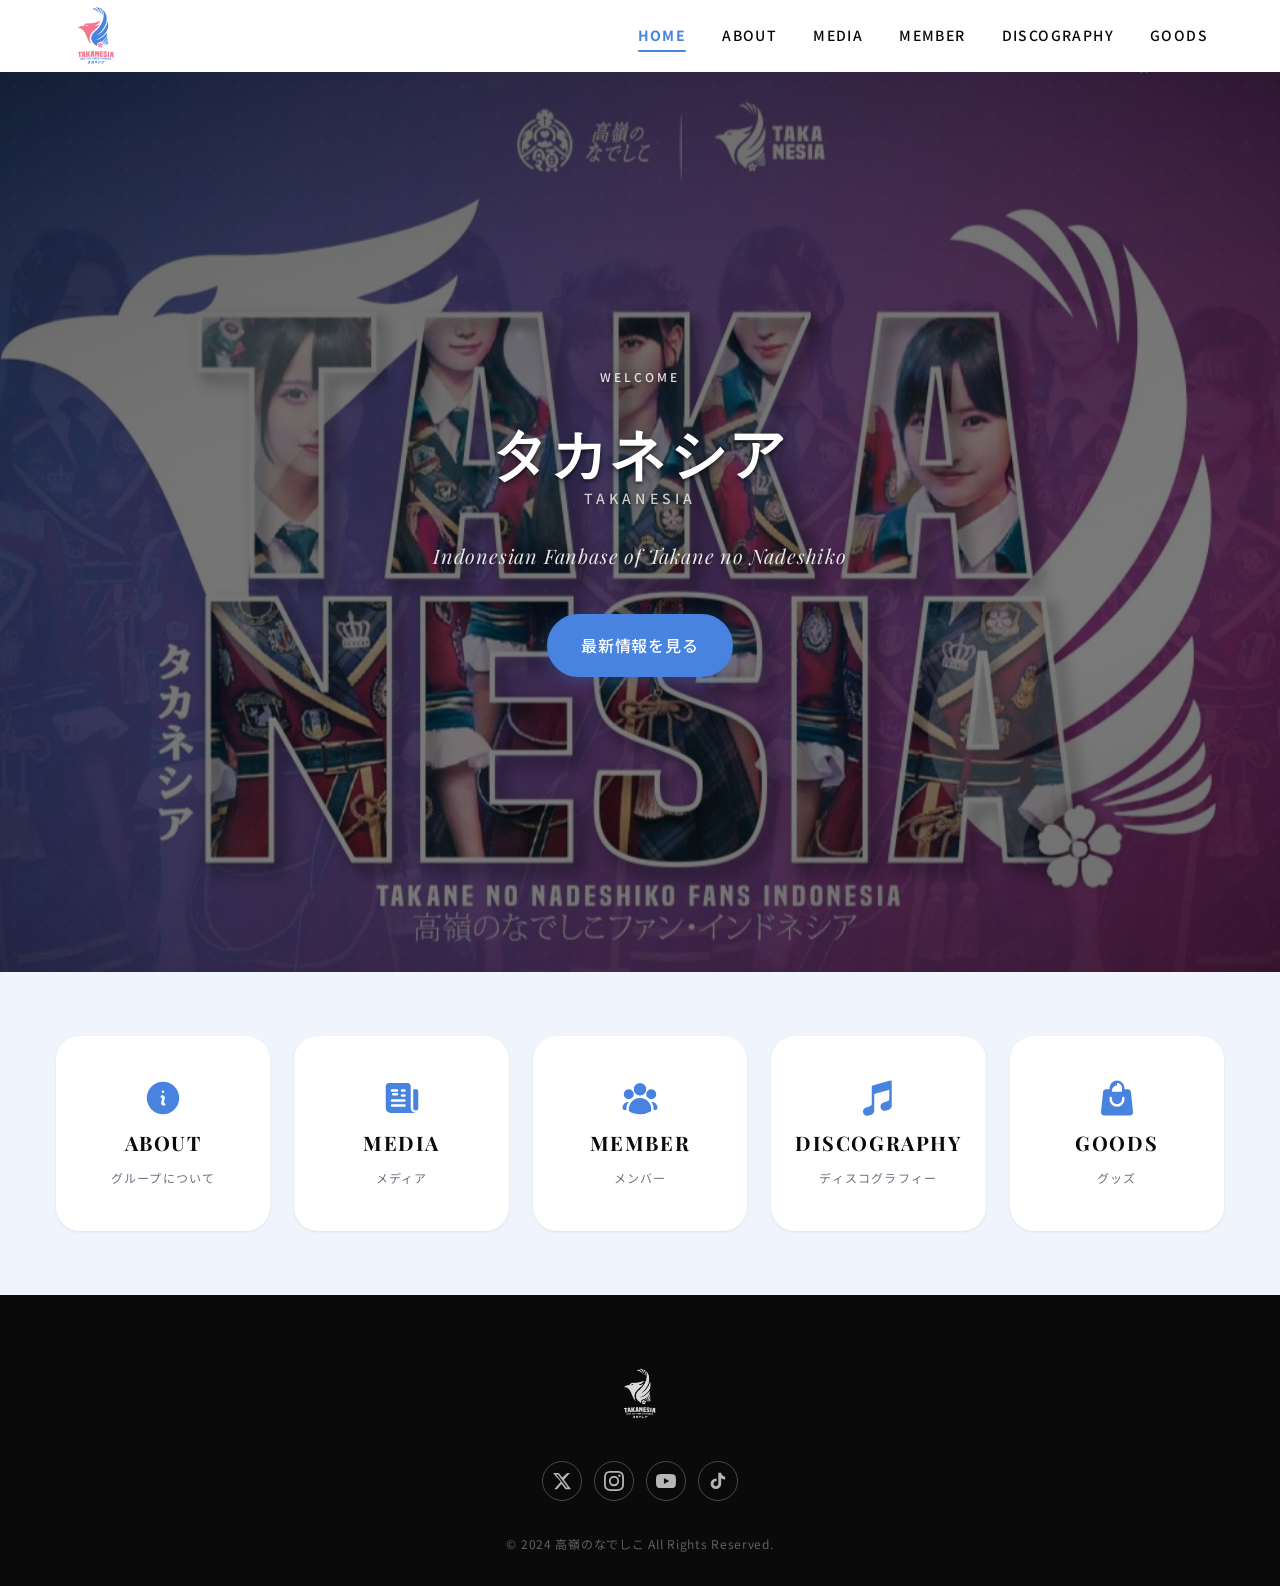
==== src/index.html @ a91c65c5 "feat: setup Docker containerization and automated GitHub Actions deployment pipeline" ====
<!DOCTYPE html>
<!-- [ROOT] HTML5 document declaration -->
<html lang="ja">
<!-- [HEAD] Document metadata -->
<head>
  <!-- [META] Character encoding — UTF-8 supports Japanese characters -->
  <meta charset="UTF-8" />
  <!-- [FAVICON] Browser tab icon � change href to your logo file path -->
  <link rel="icon" type="image/png" href="img/logo2.png" />
  <link rel="apple-touch-icon" href="img/logo2.png" />
  <!-- [META] Responsive viewport — scales correctly on mobile devices -->
  <meta name="viewport" content="width=device-width, initial-scale=1.0" />
  <!-- [META] SEO description -->
  <meta name="description" content="Takanesia Website" />
  <!-- [TITLE] Browser tab title -->
  <title>【公式】タカネシア</title>
  <!-- [LINK] Google Fonts — Noto Sans JP for Japanese text, Playfair Display for decorative headings -->
  <link rel="preconnect" href="https://fonts.googleapis.com" />
  <link rel="preconnect" href="https://fonts.gstatic.com" crossorigin />
  <link href="https://fonts.googleapis.com/css2?family=Noto+Sans+JP:wght@300;400;500;700&family=Playfair+Display:ital,wght@0,400;0,700;1,400&display=swap" rel="stylesheet" />
  <!-- [LINK] External stylesheet -->
  <link rel="stylesheet" href="style.css" />
</head>

<!-- [BODY] Main document body -->
<body>

  <!-- ============================================================
       HEADER / NAVIGATION
       Sticky top bar with logo and main nav links.
       ============================================================ -->
  <header class="site-header" id="siteHeader" role="banner">
    <!-- [HEADER INNER] Max-width wrapper to center content -->
    <div class="header-inner">

      <!-- [LOGO] Site identity — clicking returns to top of page -->
      <a href="#" class="logo" aria-label="TAKANESIA WEBSITE">
        <!-- [LOGO IMAGE] logo.png from the img folder -->
        <img src="img/logo.png" alt="TAKANESIA LOGO" class="logo-img" />
      </a>

      <!-- [HAMBURGER BUTTON] Visible only on mobile — toggles nav menu -->
      <button class="hamburger" id="hamburgerBtn" aria-label="Open Menu" aria-expanded="false" aria-controls="mainNav">
        <!-- [HAMBURGER LINES] Three spans form the ☰ icon, animated to ✕ when open -->
        <span></span>
        <span></span>
        <span></span>
      </button>

      <!-- [MAIN NAV] Primary navigation links -->
      <nav class="main-nav" id="mainNav" role="navigation" aria-label="MAIN NAV">
        <ul class="nav-list" role="list">
          <!-- [NAV ITEM] Each li links to its own dedicated page -->
          <li><a href="index.html" class="nav-link nav-link--active">HOME</a></li>
          <li><a href="about.html" class="nav-link">ABOUT</a></li>
          <li><a href="media.html" class="nav-link">MEDIA</a></li>
          <li><a href="member.html" class="nav-link">MEMBER</a></li>
          <li><a href="discography.html" class="nav-link">DISCOGRAPHY</a></li>
          <li><a href="https://www.instagram.com/takanesia.id/" class="nav-link" target="_blank" rel="noopener noreferrer">GOODS</a></li>
        </ul>
      </nav>

    </div><!-- /.header-inner -->
  </header>

  <!-- ============================================================
       HERO SECTION
       Full-viewport visual splash with group name and tagline.
       ============================================================ -->
  <section class="hero" id="hero" aria-label="Hero Section">
    <!-- [HERO BG] Decorative background layer — gradient + pattern via CSS -->
    <div class="hero-bg" aria-hidden="true"></div>

    <!-- [HERO PETALS] Animated falling sakura petals (rendered by JS) -->
    <div class="hero-petals" id="heroPetals" aria-hidden="true"></div>

    <!-- [HERO CONTENT] Centered text overlay -->
    <div class="hero-content">
      <!-- [HERO EYEBROW] Small label above the main title -->
      <p class="hero-eyebrow">WELCOME</p>
      <!-- [HERO TITLE] Group name as the primary heading -->
      <h1 class="hero-title">
        <span class="hero-title-jp">タカネシア</span>
        <span class="hero-title-en">TAKANESIA</span>
      </h1>
      <!-- [HERO TAGLINE] Short descriptive phrase -->
      <p class="hero-tagline">Indonesian Fanbase of Takane no Nadeshiko</p>
      <!-- [HERO CTA] Call-to-action button linking to news -->
      <a href="media.html" class="btn btn--primary hero-cta">最新情報を見る</a>
    </div>

  </section>

  <!-- ============================================================
       MAIN CONTENT
       Section cards — each links to its own dedicated page.
       ============================================================ -->
  <main id="mainContent" role="main">

    <!-- ----------------------------------------------------------
         SECTION CARDS
         A grid of clickable cards, one per section page.
         ---------------------------------------------------------- -->
    <section class="section section-cards-section" aria-label="セクション一覧">
      <div class="section-cards-grid">

        <!-- [CARD] ABOUT -->
        <a href="about.html" class="section-card">
          <!-- Info circle icon — represents "about us" information -->
          <div class="section-card-icon" aria-hidden="true">
            <svg xmlns="http://www.w3.org/2000/svg" viewBox="0 0 24 24" fill="currentColor" width="40" height="40">
              <path fill-rule="evenodd" d="M2.25 12c0-5.385 4.365-9.75 9.75-9.75s9.75 4.365 9.75 9.75-4.365 9.75-9.75 9.75S2.25 17.385 2.25 12zm8.706-1.442c1.146-.573 2.437.463 2.126 1.706l-.709 2.836.042-.02a.75.75 0 01.67 1.34l-.04.022c-1.147.573-2.438-.463-2.127-1.706l.71-2.836-.042.02a.75.75 0 11-.671-1.34l.041-.022zM12 9a.75.75 0 100-1.5.75.75 0 000 1.5z" clip-rule="evenodd"/>
            </svg>
          </div>
          <h2 class="section-card-title">ABOUT</h2>
          <p class="section-card-sub">グループについて</p>
        </a>

        <!-- [CARD] MEDIA -->
        <a href="media.html" class="section-card">
          <!-- Newspaper / megaphone icon — represents news & announcements -->
          <div class="section-card-icon" aria-hidden="true">
            <svg xmlns="http://www.w3.org/2000/svg" viewBox="0 0 24 24" fill="currentColor" width="40" height="40">
              <path fill-rule="evenodd" d="M4.125 3C3.089 3 2.25 3.84 2.25 4.875V18a3 3 0 003 3h15a3 3 0 01-3-3V4.875C17.25 3.839 16.41 3 15.375 3H4.125zM12 9.75a.75.75 0 000 1.5h1.5a.75.75 0 000-1.5H12zm-.75-2.25a.75.75 0 01.75-.75h1.5a.75.75 0 010 1.5H12a.75.75 0 01-.75-.75zM6 12.75a.75.75 0 000 1.5h7.5a.75.75 0 000-1.5H6zm-.75 3.75a.75.75 0 01.75-.75h7.5a.75.75 0 010 1.5H6a.75.75 0 01-.75-.75zM6 9.75A.75.75 0 016.75 9H9a.75.75 0 010 1.5H6.75A.75.75 0 016 9.75zm-.75-2.25A.75.75 0 016 6.75h3a.75.75 0 010 1.5H6a.75.75 0 01-.75-.75z" clip-rule="evenodd"/>
              <path d="M18.75 6.75h1.875c.621 0 1.125.504 1.125 1.125V18a1.5 1.5 0 01-3 0V6.75z"/>
            </svg>
          </div>
          <h2 class="section-card-title">MEDIA</h2>
          <p class="section-card-sub">メディア</p>
        </a>

        <!-- [CARD] MEMBER -->
        <a href="member.html" class="section-card">
          <!-- User group icon — represents the member roster -->
          <div class="section-card-icon" aria-hidden="true">
            <svg xmlns="http://www.w3.org/2000/svg" viewBox="0 0 24 24" fill="currentColor" width="40" height="40">
              <path fill-rule="evenodd" d="M8.25 6.75a3.75 3.75 0 117.5 0 3.75 3.75 0 01-7.5 0zM15.75 9.75a3 3 0 116 0 3 3 0 01-6 0zM2.25 9.75a3 3 0 116 0 3 3 0 01-6 0zM6.31 15.117A6.745 6.745 0 0112 12a6.745 6.745 0 016.709 7.498.75.75 0 01-.372.568A12.696 12.696 0 0112 21.75c-2.305 0-4.47-.612-6.337-1.684a.75.75 0 01-.372-.568 6.787 6.787 0 011.019-4.38z" clip-rule="evenodd"/>
              <path d="M5.082 14.254a8.287 8.287 0 00-1.308 5.135 9.687 9.687 0 01-1.764-.44l-.115-.04a.563.563 0 01-.373-.487l-.01-.121a3.75 3.75 0 013.57-4.047zM20.226 19.389a8.287 8.287 0 00-1.308-5.135 3.75 3.75 0 013.57 4.047l-.01.121a.563.563 0 01-.373.486l-.115.04c-.567.2-1.156.349-1.764.441z"/>
            </svg>
          </div>
          <h2 class="section-card-title">MEMBER</h2>
          <p class="section-card-sub">メンバー</p>
        </a>

        <!-- [CARD] DISCOGRAPHY -->
        <a href="discography.html" class="section-card">
          <!-- Musical note icon — represents releases and music -->
          <div class="section-card-icon" aria-hidden="true">
            <svg xmlns="http://www.w3.org/2000/svg" viewBox="0 0 24 24" fill="currentColor" width="40" height="40">
              <path fill-rule="evenodd" d="M19.952 1.651a.75.75 0 01.298.599V16.303a3 3 0 01-2.176 2.884l-1.32.377a2.553 2.553 0 11-1.403-4.909l2.311-.66a1.5 1.5 0 001.088-1.442V6.994l-9 2.572v9.737a3 3 0 01-2.176 2.884l-1.32.377a2.553 2.553 0 11-1.402-4.909l2.31-.66a1.5 1.5 0 001.088-1.442V9.017 5.25a.75.75 0 01.544-.721l10.5-3a.75.75 0 01.658.122z" clip-rule="evenodd"/>
            </svg>
          </div>
          <h2 class="section-card-title">DISCOGRAPHY</h2>
          <p class="section-card-sub">ディスコグラフィー</p>
        </a>

        <!-- [CARD] GOODS — opens Instagram in new tab -->
        <a href="https://www.instagram.com/takanesia.id/" class="section-card" target="_blank" rel="noopener noreferrer">
          <!-- Shopping bag icon — represents merchandise -->
          <div class="section-card-icon" aria-hidden="true">
            <svg xmlns="http://www.w3.org/2000/svg" viewBox="0 0 24 24" fill="currentColor" width="40" height="40">
              <path fill-rule="evenodd" d="M7.5 6v.75H5.513c-.96 0-1.764.724-1.865 1.679l-1.263 12A1.875 1.875 0 004.25 22.5h15.5a1.875 1.875 0 001.865-2.071l-1.263-12a1.875 1.875 0 00-1.865-1.679H16.5V6a4.5 4.5 0 10-9 0zm4.5-1.5a3 3 0 00-3 3v.75h6V6a3 3 0 00-3-3zm-3 8.25a3 3 0 106 0v-.75a.75.75 0 011.5 0v.75a4.5 4.5 0 11-9 0v-.75a.75.75 0 011.5 0v.75z" clip-rule="evenodd"/>
            </svg>
          </div>
          <h2 class="section-card-title">GOODS</h2>
          <p class="section-card-sub">グッズ</p>
        </a>

      </div>
    </section>

  </main><!-- /#mainContent -->

  <!-- ============================================================
       FOOTER
       Site-wide footer with links, social icons, and copyright.
       ============================================================ -->
  <footer class="site-footer" role="contentinfo">
    <!-- [FOOTER INNER] Max-width wrapper -->
    <div class="footer-inner">

      <!-- [FOOTER LOGO] Logo image repeated for brand reinforcement -->
      <div class="footer-logo">
        <img src="img/logo.png" alt="TAKANESIA LOGO" class="footer-logo-img" />
      </div>

      <!-- [SOCIAL LINKS] External social media links -->
      <div class="social-links" aria-label="SNSリンク">
        <!-- [SOCIAL LINK] Each anchor opens in a new tab -->
        <a href="https://x.com/TakanesiaID?s=20" class="social-link" aria-label="Twitter / X" target="_blank" rel="noopener noreferrer">
          <!-- SVG X (Twitter) icon -->
          <svg viewBox="0 0 24 24" fill="currentColor" aria-hidden="true" width="20" height="20">
            <path d="M18.244 2.25h3.308l-7.227 8.26 8.502 11.24H16.17l-4.714-6.231-5.401 6.231H2.746l7.73-8.835L1.254 2.25H8.08l4.253 5.622zm-1.161 17.52h1.833L7.084 4.126H5.117z"/>
          </svg>
        </a>
        <a href="https://www.instagram.com/takanesia.id/" class="social-link" aria-label="Instagram" target="_blank" rel="noopener noreferrer">
          <!-- SVG Instagram icon -->
          <svg viewBox="0 0 24 24" fill="currentColor" aria-hidden="true" width="20" height="20">
            <path d="M12 2.163c3.204 0 3.584.012 4.85.07 3.252.148 4.771 1.691 4.919 4.919.058 1.265.069 1.645.069 4.849 0 3.205-.012 3.584-.069 4.849-.149 3.225-1.664 4.771-4.919 4.919-1.266.058-1.644.07-4.85.07-3.204 0-3.584-.012-4.849-.07-3.26-.149-4.771-1.699-4.919-4.92-.058-1.265-.07-1.644-.07-4.849 0-3.204.013-3.583.07-4.849.149-3.227 1.664-4.771 4.919-4.919 1.266-.057 1.645-.069 4.849-.069zM12 0C8.741 0 8.333.014 7.053.072 2.695.272.273 2.69.073 7.052.014 8.333 0 8.741 0 12c0 3.259.014 3.668.072 4.948.2 4.358 2.618 6.78 6.98 6.98C8.333 23.986 8.741 24 12 24c3.259 0 3.668-.014 4.948-.072 4.354-.2 6.782-2.618 6.979-6.98.059-1.28.073-1.689.073-4.948 0-3.259-.014-3.667-.072-4.947-.196-4.354-2.617-6.78-6.979-6.98C15.668.014 15.259 0 12 0zm0 5.838a6.162 6.162 0 100 12.324 6.162 6.162 0 000-12.324zM12 16a4 4 0 110-8 4 4 0 010 8zm6.406-11.845a1.44 1.44 0 100 2.881 1.44 1.44 0 000-2.881z"/>
          </svg>
        </a>
        <a href="https://www.youtube.com/@TakanesiaID" class="social-link" aria-label="YouTube" target="_blank" rel="noopener noreferrer">
          <!-- SVG YouTube icon -->
          <svg viewBox="0 0 24 24" fill="currentColor" aria-hidden="true" width="20" height="20">
            <path d="M23.498 6.186a3.016 3.016 0 00-2.122-2.136C19.505 3.545 12 3.545 12 3.545s-7.505 0-9.377.505A3.017 3.017 0 00.502 6.186C0 8.07 0 12 0 12s0 3.93.502 5.814a3.016 3.016 0 002.122 2.136c1.871.505 9.376.505 9.376.505s7.505 0 9.377-.505a3.015 3.015 0 002.122-2.136C24 15.93 24 12 24 12s0-3.93-.502-5.814zM9.545 15.568V8.432L15.818 12l-6.273 3.568z"/>
          </svg>
        </a>
        <a href="https://www.tiktok.com/@takanesia.id" class="social-link" aria-label="TikTok" target="_blank" rel="noopener noreferrer">
          <!-- SVG TikTok icon -->
          <svg viewBox="0 0 24 24" fill="currentColor" aria-hidden="true" width="20" height="20">
            <path d="M19.59 6.69a4.83 4.83 0 01-3.77-4.25V2h-3.45v13.67a2.89 2.89 0 01-2.88 2.5 2.89 2.89 0 01-2.89-2.89 2.89 2.89 0 012.89-2.89c.28 0 .54.04.79.1V9.01a6.33 6.33 0 00-.79-.05 6.34 6.34 0 00-6.34 6.34 6.34 6.34 0 006.34 6.34 6.34 6.34 0 006.33-6.34V8.69a8.18 8.18 0 004.78 1.52V6.76a4.85 4.85 0 01-1.01-.07z"/>
          </svg>
        </a>
      </div>

      <!-- [COPYRIGHT] Legal copyright notice -->
      <p class="copyright">&copy; 2024 高嶺のなでしこ All Rights Reserved.</p>

    </div><!-- /.footer-inner -->
  </footer>

  <!-- [BACK TO TOP] Fixed button that appears after scrolling down -->
  <button class="back-to-top" id="backToTop" aria-label="ページトップへ戻る" hidden>
    &#8593;
  </button>

  <!-- [SCRIPT] Main JavaScript file — loaded at end of body for performance -->
  <script src="main.js"></script>

</body>
</html>
---- src/style.css ----
/*
 * ============================================================
 *  ??????? � OFFICIAL WEBSITE STYLESHEET
 *  style.css
 *
 *  Table of Contents:
 *   1. CSS RESET & CUSTOM PROPERTIES
 *   2. BASE TYPOGRAPHY
 *   3. UTILITY CLASSES
 *   4. SITE HEADER
 *   5. HERO SECTION
 *   6. NEWS SECTION
 *   7. MEMBER SECTION
 *   8. DISCOGRAPHY SECTION
 *   9. GOODS SECTION
 *  10. SITE FOOTER
 *  11. BACK TO TOP BUTTON
 *  12. ANIMATIONS
 *  13. MEDIA QUERIES
 * ============================================================
 */

/* ============================================================
   1. CSS RESET & CUSTOM PROPERTIES
   ============================================================ */

/* --- Box-sizing reset: all elements include padding/border in their width --- */
*,
*::before,
*::after {
  box-sizing: border-box;
  margin: 0;
  padding: 0;
}

/* --- Remove default list styles where semantic lists are used decoratively --- */
ul[role="list"],
ol[role="list"] {
  list-style: none;
}

/* --- Smooth scrolling for the whole page --- */
html {
  scroll-behavior: smooth;
  /* Note: overflow-x removed from html — it breaks position:sticky on the header.
     Horizontal overflow is handled by body instead. */
}

body {
  overflow-x: clip; /* clip (not hidden) prevents horizontal scroll without breaking sticky */
}

/* --- CSS Custom Properties (design tokens) --- */
:root {
  /* -- New brand palette -- */
  --color-pink:       #F87590;   /* coral pink � accents, badges, petals */
  --color-rose:       #4883E0;   /* brand blue � CTAs, highlights, links */
  --color-cream:      #f0f4fc;   /* light blue-tinted cream � section backgrounds */
  --color-charcoal:   #0a0a0a;   /* near-black � body text, footer bg */
  --color-white:      #ffffff;   /* pure white */
  --color-pink-light: #fde8ec;   /* very light pink � hover tints */
  --color-rose-dark:  #2d5fb8;   /* darker blue � hover states */
  --color-muted:      #6b7280;   /* muted grey � secondary text */
  --color-border:     #d0ddf7;   /* soft blue-grey � borders */

  /* Category badge colors */
  --color-cat-live:   #4883E0;   /* blue */
  --color-cat-event:  #F87590;   /* pink */
  --color-cat-goods:  #2d5fb8;   /* dark blue */
  --color-cat-info:   #6b7280;   /* grey */

  /* Typography */
  --font-body:        'Noto Sans JP', sans-serif;
  --font-display:     'Playfair Display', serif;

  /* Font sizes (mobile-first base) */
  --fs-xs:   0.75rem;   /* 12px */
  --fs-sm:   0.875rem;  /* 14px */
  --fs-base: 1rem;      /* 16px */
  --fs-md:   1.125rem;  /* 18px */
  --fs-lg:   1.25rem;   /* 20px */
  --fs-xl:   1.5rem;    /* 24px */
  --fs-2xl:  2rem;      /* 32px */
  --fs-3xl:  2.5rem;    /* 40px */
  --fs-4xl:  3.5rem;    /* 56px */

  /* Spacing scale */
  --space-1:  0.25rem;
  --space-2:  0.5rem;
  --space-3:  0.75rem;
  --space-4:  1rem;
  --space-6:  1.5rem;
  --space-8:  2rem;
  --space-10: 2.5rem;
  --space-12: 3rem;
  --space-16: 4rem;
  --space-20: 5rem;
  --space-24: 6rem;

  /* Layout */
  --max-width:        1200px;
  --header-height:    64px;
  --border-radius-sm: 4px;
  --border-radius:    8px;
  --border-radius-lg: 16px;
  --border-radius-xl: 24px;
  --border-radius-pill: 999px;

  /* Shadows */
  --shadow-sm:  0 1px 3px rgba(0,0,0,0.08);
  --shadow-md:  0 4px 12px rgba(0,0,0,0.10);
  --shadow-lg:  0 8px 24px rgba(0,0,0,0.12);
  --shadow-pink: 0 4px 16px rgba(72,131,224,0.30);

  /* Transitions */
  --transition-fast:   150ms ease;
  --transition-base:   250ms ease;
  --transition-slow:   400ms ease;
}

/* ============================================================
   2. BASE TYPOGRAPHY
   ============================================================ */

/* --- Body: default font, color, and line-height for readability --- */
body {
  font-family: var(--font-body);
  font-size: var(--fs-base);
  color: var(--color-charcoal);
  background-color: var(--color-white);
  line-height: 1.7;           /* generous line-height for Japanese text readability */
  -webkit-font-smoothing: antialiased;
  -moz-osx-font-smoothing: grayscale;
}

/* --- Headings: use display font for decorative headings --- */
h1, h2, h3, h4, h5, h6 {
  font-family: var(--font-display);
  font-weight: 700;
  line-height: 1.2;
  color: var(--color-charcoal);
}

/* --- Paragraph spacing --- */
p {
  line-height: 1.8;           /* extra leading for Japanese mixed-script paragraphs */
}

/* --- Links: inherit color, remove underline by default --- */
a {
  color: var(--color-rose);
  text-decoration: none;
  transition: color var(--transition-fast);
}

a:hover,
a:focus-visible {
  color: var(--color-rose-dark);
  text-decoration: underline;
}

/* --- Focus ring: visible for keyboard navigation --- */
:focus-visible {
  outline: 2px solid var(--color-rose);
  outline-offset: 3px;
  border-radius: var(--border-radius-sm);
}

/* --- Images: responsive by default --- */
img {
  max-width: 100%;
  height: auto;
  display: block;
}

/* --- Japanese text: ensure proper line-break behavior --- */
:lang(ja) {
  word-break: normal;           /* respect word boundaries */
  overflow-wrap: break-word;    /* only break long strings if needed */
  line-break: strict;           /* stricter CJK line-break rules */
}

/* ============================================================
   3. UTILITY CLASSES
   ============================================================ */

/* --- .btn: base button styles shared by all variants --- */
.btn {
  display: inline-flex;
  align-items: center;
  justify-content: center;
  gap: var(--space-2);
  padding: var(--space-3) var(--space-6);
  font-family: var(--font-body);
  font-size: var(--fs-sm);
  font-weight: 500;
  letter-spacing: 0.05em;
  border: 2px solid transparent;
  border-radius: var(--border-radius-pill);
  cursor: pointer;
  text-decoration: none;
  transition:
    background-color var(--transition-base),
    color var(--transition-base),
    border-color var(--transition-base),
    transform var(--transition-fast),
    box-shadow var(--transition-base);
  white-space: nowrap;
  user-select: none;
}

.btn:hover {
  transform: translateY(-2px);   /* subtle lift on hover */
  text-decoration: none;
}

.btn:active {
  transform: translateY(0);      /* press-down feedback */
}

/* --- .btn--primary: filled pink/rose button --- */
.btn--primary {
  background-color: var(--color-rose);
  color: var(--color-white);
  border-color: var(--color-rose);
  box-shadow: var(--shadow-pink);
}

.btn--primary:hover,
.btn--primary:focus-visible {
  background-color: var(--color-rose-dark);
  border-color: var(--color-rose-dark);
  color: var(--color-white);
  box-shadow: 0 6px 20px rgba(72,131,224,0.40);
}

/* --- .btn--outline: transparent with rose border --- */
.btn--outline {
  background-color: transparent;
  color: var(--color-rose);
  border-color: var(--color-rose);
}

.btn--outline:hover,
.btn--outline:focus-visible {
  background-color: var(--color-rose);
  color: var(--color-white);
}

/* --- .btn--white: white-filled button (used on dark/colored backgrounds) --- */
.btn--white {
  background-color: var(--color-white);
  color: var(--color-rose);
  border-color: var(--color-white);
}

.btn--white:hover,
.btn--white:focus-visible {
  background-color: var(--color-pink-light);
  color: var(--color-rose-dark);
}

/* --- .section: standard vertical padding wrapper for all page sections --- */
.section {
  padding: var(--space-16) var(--space-4);
  opacity: 0;                    /* initial state for fade-in-up animation */
  transform: translateY(24px);
  transition:
    opacity var(--transition-slow),
    transform var(--transition-slow);
}

/* When JS adds .is-visible, the section fades in */
.section.is-visible {
  opacity: 1;
  transform: translateY(0);
}

/* --- .section-header: centered heading block above section content --- */
.section-header {
  text-align: center;
  margin-bottom: var(--space-10);
}

/* --- .section-title: large section heading with decorative underline --- */
.section-title {
  font-family: var(--font-display);
  font-size: var(--fs-2xl);
  font-weight: 700;
  color: var(--color-charcoal);
  letter-spacing: 0.08em;
  text-transform: uppercase;
  position: relative;
  display: inline-block;
  padding-bottom: var(--space-3);
}

/* Decorative underline: a centered pink bar below the title */
.section-title::after {
  content: '';
  position: absolute;
  bottom: 0;
  left: 50%;
  transform: translateX(-50%);
  width: 48px;
  height: 3px;
  background: linear-gradient(90deg, var(--color-pink), var(--color-rose));
  border-radius: var(--border-radius-pill);
}

/* --- .section-subtitle: small Japanese subtitle below the title --- */
.section-subtitle {
  font-family: var(--font-body);
  font-size: var(--fs-sm);
  color: var(--color-muted);
  letter-spacing: 0.12em;
  margin-top: var(--space-3);
}

/* --- Max-width container used inside sections --- */
.container {
  max-width: var(--max-width);
  margin-inline: auto;
  padding-inline: var(--space-4);
}

/* ============================================================
   4. SITE HEADER
   Sticky navigation bar with logo and main nav links.
   ============================================================ */

/* --- Outer header: sticky, white background --- */
.site-header {
  position: sticky;
  top: 0;
  z-index: 100;
  background-color: var(--color-white);
  height: var(--header-height);
  transition: box-shadow var(--transition-base);
}

/* When JS adds .site-header--scrolled (after hero passes), show shadow */
.site-header--scrolled {
  box-shadow: var(--shadow-md);
}

/* --- Header inner: flex row, max-width centered --- */
.header-inner {
  max-width: var(--max-width);
  margin-inline: auto;
  padding-inline: var(--space-4);
  height: 100%;
  display: flex;
  align-items: center;
  justify-content: space-between;
  gap: var(--space-4);
}

/* --- Logo: image mark --- */
.logo {
  display: flex;
  align-items: center;
  text-decoration: none;
  flex-shrink: 0;
}

.logo:hover {
  text-decoration: none;
  opacity: 0.85;
}

/* Logo image: constrained height to fit the header */
.logo-img {
  height: 80px;       /* fits neatly inside the 64px header */
  width: auto;        /* preserve aspect ratio */
  display: block;
  object-fit: contain;
}

/* --- Hamburger button: 3-line icon, mobile only --- */
.hamburger {
  display: flex;               /* shown on mobile, hidden on desktop via media query */
  flex-direction: column;
  justify-content: center;
  gap: 5px;
  width: 40px;
  height: 40px;
  padding: var(--space-2);
  background: none;
  border: none;
  cursor: pointer;
  border-radius: var(--border-radius-sm);
  transition: background-color var(--transition-fast);
  flex-shrink: 0;
}

.hamburger:hover {
  background-color: var(--color-pink-light);
}

/* Each span is one horizontal line of the hamburger icon */
.hamburger span {
  display: block;
  width: 100%;
  height: 2px;
  background-color: var(--color-charcoal);
  border-radius: var(--border-radius-pill);
  transition:
    transform var(--transition-base),
    opacity var(--transition-base);
  transform-origin: center;
}

/* Animate hamburger ? X when .is-open is added by JS */
.hamburger.is-open span:nth-child(1) {
  transform: translateY(7px) rotate(45deg);
}

.hamburger.is-open span:nth-child(2) {
  opacity: 0;
  transform: scaleX(0);
}

.hamburger.is-open span:nth-child(3) {
  transform: translateY(-7px) rotate(-45deg);
}

/* --- Main nav: hidden on mobile by default, shown when open --- */
.main-nav {
  /* Mobile: collapsed dropdown below header */
  position: absolute;
  top: var(--header-height);
  left: 0;
  right: 0;
  background-color: var(--color-white);
  box-shadow: var(--shadow-md);
  max-height: 0;
  overflow: hidden;
  transition: max-height var(--transition-slow), opacity var(--transition-slow);
  opacity: 0;
}

/* When hamburger is open, expand the nav */
.main-nav.is-open {
  max-height: 400px;
  opacity: 1;
}

/* --- Nav list: vertical stack on mobile --- */
.nav-list {
  list-style: none;
  display: flex;
  flex-direction: column;
  padding: var(--space-4);
  gap: var(--space-1);
}

/* --- Nav link: individual navigation item --- */
.nav-link {
  display: block;
  padding: var(--space-3) var(--space-4);
  font-family: var(--font-body);
  font-size: var(--fs-sm);
  font-weight: 500;
  letter-spacing: 0.1em;
  color: var(--color-charcoal);
  text-decoration: none;
  border-radius: var(--border-radius-sm);
  position: relative;
  transition: color var(--transition-fast), background-color var(--transition-fast);
}

.nav-link:hover,
.nav-link:focus-visible {
  color: var(--color-rose);
  background-color: var(--color-pink-light);
  text-decoration: none;
}

/* Animated underline effect on hover (desktop) � hidden on mobile */
.nav-link::after {
  content: '';
  position: absolute;
  bottom: 4px;
  left: var(--space-4);
  right: var(--space-4);
  height: 2px;
  background-color: var(--color-rose);
  transform: scaleX(0);
  transform-origin: left;
  transition: transform var(--transition-base);
  border-radius: var(--border-radius-pill);
}

.nav-link:hover::after {
  transform: scaleX(1);
}

/* ============================================================
   6. HERO SECTION
   Full-viewport splash with group name, tagline, and petals.
   ============================================================ */

/* --- Hero outer: full viewport height, relative for child positioning --- */
.hero {
  position: relative;
  min-height: 100svh;           /* svh = small viewport height, avoids mobile browser chrome */
  min-height: 100vh;            /* fallback for browsers without svh */
  display: flex;
  align-items: center;
  justify-content: center;
  overflow: hidden;
  /* [BG LAYER 1] Dimming overlay � increased opacity for better text legibility */
  background:
    linear-gradient(
      160deg,
      rgba(0, 0, 0, 0.62) 0%,
      rgba(0, 0, 0, 0.55) 30%,
      rgba(0, 0, 0, 0.52) 70%,
      rgba(0, 0, 0, 0.58) 100%
    ),
    /* [BG LAYER 2] The actual photo � covers the full hero area */
    url('img/homepage.jpeg') center center / cover no-repeat;
}

/* --- Hero background: subtle dot pattern overlay --- */
.hero-bg {
  position: absolute;
  inset: 0;
  /* Radial dot pattern using CSS gradients */
  background-image:
    radial-gradient(circle, rgba(72,131,224,0.10) 1px, transparent 1px);
  background-size: 28px 28px;
  pointer-events: none;
}

/* --- Hero petals container: JS injects .petal divs here --- */
.hero-petals {
  position: absolute;
  inset: 0;
  pointer-events: none;
  overflow: hidden;
}

/* Individual petal: small pink circle or ? character */
.petal {
  position: absolute;
  top: -20px;                   /* start above viewport */
  color: var(--color-rose);
  opacity: 0.6;
  font-size: 12px;              /* overridden per-petal by JS inline style */
  animation: petalFall linear infinite;
  will-change: transform, opacity;
  user-select: none;
  pointer-events: none;
}

/* --- Hero content: centered flex column --- */
.hero-content {
  position: relative;           /* above .hero-bg and .hero-petals */
  z-index: 1;
  display: flex;
  flex-direction: column;
  align-items: center;
  text-align: center;
  padding: var(--space-8) var(--space-4);
  gap: var(--space-4);
  max-width: 800px;
}

/* --- Hero eyebrow: small label above the main title --- */
.hero-eyebrow {
  font-family: var(--font-body);
  font-size: var(--fs-xs);
  font-weight: 500;
  letter-spacing: 0.25em;
  text-transform: uppercase;
  color: rgba(255, 255, 255, 0.85);
  text-shadow: 0 0 20px rgba(0,0,0,0.6), 0 2px 8px rgba(0,0,0,0.5);
  /* Animate in from above */
  animation: heroSlideDown 0.7s cubic-bezier(0.22, 1, 0.36, 1) both;
  animation-delay: 0.1s;
}

/* --- Hero title: the main h1 --- */
.hero-title {
  display: flex;
  flex-direction: column;
  align-items: center;
  gap: var(--space-2);
}

/* Japanese group name: large Playfair Display */
.hero-title-jp {
  font-family: var(--font-display);
  font-size: clamp(2.2rem, 8vw, var(--fs-4xl));
  font-weight: 700;
  color: var(--color-white);
  letter-spacing: 0.04em;
  line-height: 1.1;
  text-shadow:
    0 2px 4px rgba(0,0,0,0.6),
    0 4px 16px rgba(0,0,0,0.45),
    0 0 40px rgba(72,131,224,0.40);
  /* Animate in from left */
  animation: heroSlideRight 0.8s cubic-bezier(0.22, 1, 0.36, 1) both;
  animation-delay: 0.35s;
}

/* Romanized subtitle: small caps with wide tracking */
.hero-title-en {
  font-family: var(--font-body);
  font-size: clamp(0.65rem, 2vw, var(--fs-sm));
  font-weight: 500;
  letter-spacing: 0.3em;
  text-transform: uppercase;
  color: rgba(255, 255, 255, 0.75);
  text-shadow: 0 1px 6px rgba(0,0,0,0.55);
  /* Animate in from right */
  animation: heroSlideLeft 0.8s cubic-bezier(0.22, 1, 0.36, 1) both;
  animation-delay: 0.5s;
}

/* --- Hero tagline: short descriptive phrase --- */
.hero-tagline {
  font-family: var(--font-display);
  font-style: italic;
  font-size: clamp(var(--fs-base), 2.5vw, var(--fs-lg));
  color: rgba(255, 255, 255, 0.88);
  letter-spacing: 0.04em;
  text-shadow: 0 1px 8px rgba(0,0,0,0.55), 0 0 24px rgba(0,0,0,0.3);
  /* Animate in from below */
  animation: heroSlideUp 0.8s cubic-bezier(0.22, 1, 0.36, 1) both;
  animation-delay: 0.65s;
}

/* --- Hero CTA button: extra padding for prominence --- */
.hero-cta {
  margin-top: var(--space-2);
  padding: var(--space-4) var(--space-8);
  font-size: var(--fs-base);
  /* Fade in last */
  animation: heroFadeIn 0.9s ease both;
  animation-delay: 0.9s;
}

/* ============================================================
   7. NEWS SECTION
   Filterable list of announcements.
   ============================================================ */
/* Animated vertical line */
.scroll-line {
  display: block;
  width: 1px;
  height: 40px;
  background: linear-gradient(to bottom, var(--color-rose), transparent);
  animation: scrollLinePulse 1.8s ease-in-out infinite;
}

@keyframes scrollLinePulse {
  0%, 100% { opacity: 1; transform: scaleY(1); }
  50%       { opacity: 0.4; transform: scaleY(0.6); }
}

/* SCROLL label */
.scroll-label {
  font-size: 0.6rem;
  letter-spacing: 0.2em;
  color: var(--color-rose);
  font-weight: 500;
  text-transform: uppercase;
}

/* ============================================================
   7. NEWS SECTION
   Filterable list of announcements.
   ============================================================ */

/* --- News section background: alternate cream for visual rhythm --- */
.news-section {
  background-color: var(--color-cream);
}

/* --- News filter: row of pill-shaped category tabs --- */
.news-filter {
  display: flex;
  flex-wrap: wrap;
  gap: var(--space-2);
  justify-content: center;
  margin-bottom: var(--space-8);
  max-width: var(--max-width);
  margin-inline: auto;
  padding-inline: var(--space-4);
}

/* --- Filter tab: individual pill button --- */
.filter-tab {
  padding: var(--space-2) var(--space-5);
  font-family: var(--font-body);
  font-size: var(--fs-xs);
  font-weight: 500;
  letter-spacing: 0.1em;
  border: 1.5px solid var(--color-border);
  border-radius: var(--border-radius-pill);
  background-color: var(--color-white);
  color: var(--color-muted);
  cursor: pointer;
  transition:
    background-color var(--transition-fast),
    color var(--transition-fast),
    border-color var(--transition-fast);
}

.filter-tab:hover {
  border-color: var(--color-rose);
  color: var(--color-rose);
}

/* Active state: filled rose pill */
.filter-tab--active,
.filter-tab[aria-selected="true"] {
  background-color: var(--color-rose);
  border-color: var(--color-rose);
  color: var(--color-white);
}

/* --- News list: clean unstyled list --- */
.news-list {
  list-style: none;
  max-width: var(--max-width);
  margin-inline: auto;
  padding-inline: var(--space-4);
  display: flex;
  flex-direction: column;
  gap: 0;
}

/* --- News item: flex row with date | badge | title --- */
.news-item {
  display: flex;
  align-items: flex-start;
  gap: var(--space-3);
  padding: var(--space-4) var(--space-4);
  border-bottom: 1px solid var(--color-border);
  transition:
    background-color var(--transition-fast),
    border-left-color var(--transition-fast);
  border-left: 3px solid transparent;
  text-decoration: none;
  color: inherit;
}

/* Hover: subtle left border highlight + light background */
.news-item:hover {
  background-color: var(--color-white);
  border-left-color: var(--color-rose);
}

/* --- News date: fixed-width column --- */
.news-date {
  font-size: var(--fs-xs);
  color: var(--color-muted);
  white-space: nowrap;
  flex-shrink: 0;
  padding-top: 2px;             /* optical alignment with badge */
  min-width: 80px;
}

/* --- News category badge: colored pill label --- */
.news-category {
  font-size: 0.65rem;
  font-weight: 700;
  letter-spacing: 0.08em;
  text-transform: uppercase;
  padding: 2px var(--space-2);
  border-radius: var(--border-radius-pill);
  color: var(--color-white);
  flex-shrink: 0;
  white-space: nowrap;
  align-self: flex-start;
  margin-top: 1px;
}

/* Category-specific badge colors via data attribute */
.news-category[data-category="live"]  { background-color: var(--color-cat-live);  }
.news-category[data-category="event"] { background-color: var(--color-cat-event); }
.news-category[data-category="goods"] { background-color: var(--color-cat-goods); }
.news-category[data-category="info"]  { background-color: var(--color-cat-info);  }

/* --- News title: the main link text --- */
.news-title {
  font-family: var(--font-body);
  font-size: var(--fs-sm);
  font-weight: 400;
  color: var(--color-charcoal);
  line-height: 1.6;
  flex: 1;
}

.news-item:hover .news-title {
  color: var(--color-rose);
}

/* --- News more: centered load-more button wrapper --- */
.news-more {
  text-align: center;
  margin-top: var(--space-8);
}

/* ============================================================
   8. MEMBER SECTION
   Reference-style cards: colored photo area, left social rail,
   name footer with accent border.
   ============================================================ */

/* --- Member section background: white --- */
.member-section {
  background-color: var(--color-white);
}

/* --- Member grid: fixed 3�3 layout --- */
/* --- Member grid: 2 cols mobile, 3 cols desktop --- */
.member-grid {
  display: grid;
  grid-template-columns: repeat(2, 1fr);
  gap: clamp(12px, 2vw, 24px);
  max-width: var(--max-width);
  margin-inline: auto;
  padding-inline: var(--space-4);
}

/* --- Member card: fully proportional dark card --- */
.member-card {
  background-color: #1a1a2e;
  border-radius: clamp(12px, 2vw, 20px);
  overflow: hidden;             /* clip everything inside — no overflow collisions */
  box-shadow: 0 8px 32px rgba(0,0,0,0.45);
  transition: transform var(--transition-base), box-shadow var(--transition-base);
  cursor: pointer;
  display: flex;
  flex-direction: column;
  position: relative;
}

.member-card:hover {
  transform: translateY(-8px);
  box-shadow: 0 20px 48px rgba(0,0,0,0.55);
}

/* --- Card body: wraps color block + photo + social rail --- */
.member-card-body {
  position: relative;
  flex: 1;
}

/* --- Color block: hidden — photo fills full card body --- */
.member-color-block {
  display: none;
}

/* --- Photo: fills the card body --- */
.member-photo {
  position: relative;
  width: 100%;
  aspect-ratio: 3 / 4;
  overflow: hidden;
  z-index: 1;
  background-color: #1a1a2e;
}

/* Shimmer — only on placeholder */
.member-photo:has(.member-photo-img)::after {
  display: none;
}

.member-photo::after {
  content: '';
  position: absolute;
  inset: 0;
  background: linear-gradient(90deg, transparent 0%, rgba(255,255,255,0.15) 50%, transparent 100%);
  background-size: 200% 100%;
  animation: shimmer 2s ease-in-out infinite;
  pointer-events: none;
}

/* Placeholder icon */
.member-photo-icon {
  position: absolute;
  inset: 0;
  display: flex;
  align-items: center;
  justify-content: center;
  font-size: clamp(1.5rem, 4vw, 3rem);
  color: rgba(255,255,255,0.45);
  z-index: 1;
  pointer-events: none;
}

/* Real photo — full image, no crop */
.member-photo-img {
  position: absolute;
  inset: 0;
  width: 100%;
  height: 100%;
  object-fit: contain;
  object-position: center top;
  display: block;
  z-index: 1;
}

/* --- Card footer: flex row — name left, social icons right --- */
.member-card-footer {
  background-color: #1a1a2e;
  padding: clamp(8px, 1.5vw, 14px) clamp(10px, 2vw, 16px);
  display: flex;
  align-items: center;
  justify-content: space-between;
  gap: var(--space-2);
  border-radius: 0 0 clamp(12px, 2vw, 20px) clamp(12px, 2vw, 20px);
}

/* Name block: left side of footer */
.member-footer-names {
  flex: 1;
  min-width: 0;                 /* allow text to truncate if needed */
}

/* Japanese name */
.member-name-jp {
  font-family: var(--font-display);
  font-size: clamp(0.75rem, 2.5vw, var(--fs-xl));
  font-weight: 700;
  line-height: 1.2;
  white-space: nowrap;
  overflow: hidden;
  text-overflow: ellipsis;
}

/* Romanized name */
.member-name-en {
  font-family: var(--font-body);
  font-size: clamp(0.45rem, 1.1vw, var(--fs-xs));
  font-weight: 700;
  color: rgba(255,255,255,0.85);
  letter-spacing: 0.1em;
  text-transform: uppercase;
  margin-top: clamp(2px, 0.3vw, 4px);
  white-space: nowrap;
  overflow: hidden;
  text-overflow: ellipsis;
}

/* Social rail: right side of footer — horizontal row of icons */
.member-social-rail {
  display: flex;
  flex-direction: row;
  align-items: center;
  gap: clamp(4px, 0.8vw, 10px);
  flex-shrink: 0;
}

/* Social icon button */
.member-social-btn {
  display: flex;
  align-items: center;
  justify-content: center;
  width: clamp(20px, 2.8vw, 32px);
  height: clamp(20px, 2.8vw, 32px);
  color: rgba(255,255,255,0.75);
  text-decoration: none;
  transition: color var(--transition-fast), transform var(--transition-fast);
}

.member-social-btn svg {
  width: clamp(16px, 2.2vw, 24px);
  height: clamp(16px, 2.2vw, 24px);
}

.member-social-btn:hover {
  color: var(--color-white);
  transform: scale(1.2);
  text-decoration: none;
}

/* --- Member color bar: kept for compatibility --- */
.member-color-bar {
  height: 4px;
  width: 100%;
  background-color: var(--color-pink);
}
/* ============================================================
   9. DISCOGRAPHY SECTION
   Grid of release cards � mirrors the member section layout.
   ============================================================ */

/* --- Discography section background: white (same as member section) --- */
.disco-section {
  background-color: var(--color-white);
}

/* --- Disco grid: 2 cols mobile, 3 cols desktop --- */
.disco-grid {
  display: grid;
  grid-template-columns: repeat(2, 1fr);
  gap: var(--space-6);
  max-width: var(--max-width);
  margin-inline: auto;
  padding-inline: var(--space-4);
}

@media (min-width: 768px) {
  .disco-grid {
    grid-template-columns: repeat(3, 1fr);
  }
}

/* --- Pagination: numbered page buttons --- */
.disco-pagination {
  display: flex;
  justify-content: center;
  align-items: center;
  gap: var(--space-3);
  margin-top: var(--space-10);
  flex-wrap: wrap;
}

/* Individual page button */
.disco-page-btn {
  width: 44px;
  height: 44px;
  border-radius: 50%;
  border: 2px solid var(--color-border);
  background-color: var(--color-white);
  color: var(--color-charcoal);
  font-family: var(--font-body);
  font-size: var(--fs-sm);
  font-weight: 600;
  cursor: pointer;
  display: flex;
  align-items: center;
  justify-content: center;
  transition:
    background-color var(--transition-fast),
    border-color var(--transition-fast),
    color var(--transition-fast),
    transform var(--transition-fast);
}

.disco-page-btn:hover {
  border-color: var(--color-rose);
  color: var(--color-rose);
  transform: scale(1.08);
}

/* Active page: filled circle */
.disco-page-btn--active {
  background-color: var(--color-rose);
  border-color: var(--color-rose);
  color: var(--color-white);
  box-shadow: 0 4px 12px rgba(72,131,224,0.35);
}

/* --- Disco card: same rounded card + hover lift as .member-card --- */
.disco-card {
  background-color: var(--color-white);
  border-radius: var(--border-radius-lg);
  overflow: hidden;
  box-shadow: var(--shadow-sm);
  transition:
    transform var(--transition-base),
    box-shadow var(--transition-base);
  cursor: pointer;
  display: flex;
  flex-direction: column;  /* stack cover + info vertically */
  height: 100%;            /* fill the grid cell so all cards match height */
}

.disco-card:hover {
  transform: translateY(-6px);
  box-shadow: var(--shadow-lg);
}

/* --- Disco cover: square aspect ratio placeholder --- */
.disco-cover {
  aspect-ratio: 1 / 1;
  width: 100%;
  background: linear-gradient(
    135deg,
    var(--color-pink) 0%,
    var(--color-rose) 100%
  );
  position: relative;
  overflow: hidden;
}

/* Real cover image — fills the square, cropped to fit */
.disco-cover-img {
  position: absolute;
  inset: 0;
  width: 100%;
  height: 100%;
  object-fit: cover;
  object-position: center;
  display: block;
  z-index: 1;
}

/* Shimmer overlay � same as .member-photo::after */
.disco-cover::after {
  content: '';
  position: absolute;
  inset: 0;
  background: linear-gradient(
    90deg,
    transparent 0%,
    rgba(255,255,255,0.3) 50%,
    transparent 100%
  );
  background-size: 200% 100%;
  animation: shimmer 2s ease-in-out infinite;
}

/* Decorative ? centered on the cover placeholder */
.disco-cover-icon {
  position: absolute;
  inset: 0;
  display: flex;
  align-items: center;
  justify-content: center;
  font-size: 3rem;
  color: rgba(255,255,255,0.45);
  z-index: 1;
  pointer-events: none;
}

/* --- Disco info: text block below the cover � mirrors .member-info --- */
.disco-info {
  padding: var(--space-3) var(--space-3) var(--space-2);
  text-align: center;
  flex: 1;
}

/* Release title � mirrors .member-name-jp */
.disco-title {
  font-family: var(--font-body);
  font-size: var(--fs-sm);
  font-weight: 700;
  color: var(--color-charcoal);
  line-height: 1.3;
}

/* Type � year � mirrors .member-name-en */
.disco-meta {
  font-family: var(--font-body);
  font-size: var(--fs-xs);
  color: var(--color-muted);
  letter-spacing: 0.08em;
  margin-top: var(--space-1);
}

/* --- Disco color bar: thin strip at card bottom � mirrors .member-color-bar --- */
.disco-color-bar {
  height: 4px;
  width: 100%;
  background-color: var(--color-pink); /* overridden per-card via inline style */
}

/* ============================================================
   10. GOODS SECTION
   Full-width promotional banner.
   ============================================================ */

/* --- Goods section background: cream --- */
.goods-section {
  background-color: var(--color-cream);
}

/* --- Goods banner: full-width gradient card --- */
.goods-banner {
  max-width: var(--max-width);
  margin-inline: auto;
  padding-inline: var(--space-4);
  background: linear-gradient(
    120deg,
    var(--color-rose) 0%,
    #2d5fb8 40%,
    var(--color-pink) 100%
  );
  border-radius: var(--border-radius-xl);
  padding: var(--space-10) var(--space-8);
  display: flex;
  align-items: center;
  justify-content: space-between;
  gap: var(--space-6);
  overflow: hidden;
  position: relative;
}

/* Decorative circle for depth */
.goods-banner::before {
  content: '';
  position: absolute;
  bottom: -40px;
  left: -40px;
  width: 180px;
  height: 180px;
  border-radius: 50%;
  background: rgba(255,255,255,0.07);
  pointer-events: none;
}

/* --- Goods banner text: left-aligned copy block --- */
.goods-banner-text {
  color: var(--color-white);
  flex: 1;
}

.goods-banner-text h3 {
  font-family: var(--font-display);
  font-size: clamp(var(--fs-lg), 3vw, var(--fs-2xl));
  font-weight: 700;
  color: var(--color-white);
  margin-bottom: var(--space-2);
  line-height: 1.3;
}

.goods-banner-text p {
  font-size: var(--fs-sm);
  opacity: 0.9;
  margin-bottom: var(--space-6);
}

/* --- Goods banner deco: large decorative ? character --- */
.goods-banner-deco {
  font-size: clamp(4rem, 10vw, 8rem);
  color: rgba(255,255,255,0.2);
  line-height: 1;
  flex-shrink: 0;
  user-select: none;
  pointer-events: none;
  /* Slow rotation animation */
  animation: slowSpin 20s linear infinite;
}

@keyframes slowSpin {
  from { transform: rotate(0deg); }
  to   { transform: rotate(360deg); }
}

/* ============================================================
   11. SITE FOOTER
   Dark charcoal background with centered content.
   ============================================================ */

/* --- Footer outer: dark background --- */
.site-footer {
  background-color: var(--color-charcoal);
  color: rgba(255,255,255,0.7);
  padding: var(--space-16) var(--space-4) var(--space-8);
}

/* --- Footer inner: flex column, centered --- */
.footer-inner {
  max-width: var(--max-width);
  margin-inline: auto;
  display: flex;
  flex-direction: column;
  align-items: center;
  gap: var(--space-8);
  text-align: center;
}

/* --- Footer logo: image version, brightened for dark background --- */
.footer-logo {
  display: flex;
  align-items: center;
  justify-content: center;
}

.footer-logo-img {
  height: 70px;       /* slightly larger than header logo for visual weight */
  width: auto;
  display: block;
  object-fit: contain;
  /* Invert to white so the logo reads on the dark charcoal footer */
  filter: brightness(0) invert(1);
  opacity: 0.85;
}

/* --- Footer nav: horizontal list of small links --- */
.footer-nav ul {
  list-style: none;
  display: flex;
  flex-wrap: wrap;
  justify-content: center;
  gap: var(--space-2) var(--space-6);
}

.footer-nav a {
  font-size: var(--fs-xs);
  color: rgba(255,255,255,0.6);
  text-decoration: none;
  letter-spacing: 0.06em;
  transition: color var(--transition-fast);
}

.footer-nav a:hover {
  color: var(--color-pink);
  text-decoration: none;
}

/* --- Social links: flex row of icon buttons --- */
.social-links {
  display: flex;
  gap: var(--space-3);
}

/* --- Social link: circular icon button --- */
.social-link {
  display: flex;
  align-items: center;
  justify-content: center;
  width: 40px;
  height: 40px;
  border-radius: 50%;
  border: 1.5px solid rgba(255,255,255,0.25);
  color: rgba(255,255,255,0.7);
  text-decoration: none;
  transition:
    background-color var(--transition-fast),
    border-color var(--transition-fast),
    color var(--transition-fast),
    transform var(--transition-fast);
}

.social-link:hover {
  background-color: var(--color-rose);
  border-color: var(--color-rose);
  color: var(--color-white);
  transform: translateY(-3px);
  text-decoration: none;
}

/* --- Copyright: small muted text at the very bottom --- */
.copyright {
  font-size: var(--fs-xs);
  color: rgba(255,255,255,0.35);
  letter-spacing: 0.06em;
}

/* ============================================================
   12. BACK TO TOP BUTTON
   Fixed bottom-right pink circle, fades in after scrolling.
   ============================================================ */

.back-to-top {
  position: fixed;
  bottom: var(--space-6);
  right: var(--space-6);
  z-index: 150;
  width: 48px;
  height: 48px;
  border-radius: 50%;
  background-color: var(--color-rose);
  color: var(--color-white);
  border: none;
  font-size: var(--fs-lg);
  cursor: pointer;
  display: flex;
  align-items: center;
  justify-content: center;
  box-shadow: var(--shadow-pink);
  /* Fade in/out controlled by JS toggling the hidden attribute + opacity */
  opacity: 0;
  transition:
    opacity var(--transition-base),
    transform var(--transition-fast),
    background-color var(--transition-fast);
  pointer-events: none;         /* non-interactive when hidden */
}

/* When JS removes [hidden] and adds .is-visible */
.back-to-top.is-visible {
  opacity: 1;
  pointer-events: auto;
}

.back-to-top:hover {
  background-color: var(--color-rose-dark);
  transform: translateY(-3px);
}

/* ============================================================
   13. ANIMATIONS
   Keyframe definitions used throughout the stylesheet.
   ============================================================ */

/* --- tickerScroll: removed (announcement bar deleted) --- */

/* --- petalFall: falling petal from top to bottom with gentle sway --- */
@keyframes petalFall {
  0% {
    transform: translateY(-20px) rotate(0deg) translateX(0);
    opacity: 0.8;
  }
  25% {
    transform: translateY(25vh) rotate(90deg) translateX(15px);
    opacity: 0.7;
  }
  50% {
    transform: translateY(50vh) rotate(180deg) translateX(-10px);
    opacity: 0.6;
  }
  75% {
    transform: translateY(75vh) rotate(270deg) translateX(12px);
    opacity: 0.4;
  }
  100% {
    transform: translateY(110vh) rotate(360deg) translateX(-5px);
    opacity: 0;
  }
}

/* --- fadeInUp: used by IntersectionObserver for section reveal --- */
@keyframes fadeInUp {
  from { opacity: 0; transform: translateY(24px); }
  to   { opacity: 1; transform: translateY(0); }
}

/* --- shimmer: sweeping highlight for placeholder elements --- */
@keyframes shimmer {
  0%   { background-position: -200% 0; }
  100% { background-position:  200% 0; }
}

/* --- Hero entrance animations --- */

/* WELCOME label slides down from above */
@keyframes heroSlideDown {
  from { opacity: 0; transform: translateY(-28px); }
  to   { opacity: 1; transform: translateY(0); }
}

/* Japanese title slides in from the left */
@keyframes heroSlideRight {
  from { opacity: 0; transform: translateX(-40px); }
  to   { opacity: 1; transform: translateX(0); }
}

/* Romanized subtitle slides in from the right */
@keyframes heroSlideLeft {
  from { opacity: 0; transform: translateX(40px); }
  to   { opacity: 1; transform: translateX(0); }
}

/* Tagline rises up from below */
@keyframes heroSlideUp {
  from { opacity: 0; transform: translateY(28px); }
  to   { opacity: 1; transform: translateY(0); }
}

/* CTA button fades in cleanly */
@keyframes heroFadeIn {
  from { opacity: 0; transform: scale(0.94); }
  to   { opacity: 1; transform: scale(1); }
}

/* ============================================================
   14. MEDIA QUERIES
   768px: mobile nav collapses, hamburger visible.
   1024px: full desktop layout.
   ============================================================ */

/* ----------------------------------------------------------
   768px � Tablet breakpoint
   ---------------------------------------------------------- */
@media (min-width: 768px) {

  /* --- Typography scale up --- */
  .section-title {
    font-size: var(--fs-3xl);
  }

  /* --- Header: hamburger hidden, nav shown inline --- */
  .hamburger {
    display: none;              /* hide hamburger on tablet+ */
  }

  .main-nav {
    /* Reset mobile dropdown styles — smooth transition to inline */
    position: static;
    max-height: none;
    overflow: visible;
    box-shadow: none;
    background-color: transparent;
    opacity: 1;
    transition: none;           /* no transition needed on desktop */
  }

  .nav-list {
    flex-direction: row;
    align-items: center;
    padding: 0;
    gap: var(--space-1);
  }

  .nav-link {
    padding: var(--space-2) var(--space-3);
  }

  /* --- Hero: larger text --- */
  .hero-content {
    gap: var(--space-6);
  }

  /* --- News: wider layout --- */
  .news-item {
    flex-wrap: nowrap;
  }

  /* --- Member grid: 3 columns on tablet --- */
  .member-grid {
    grid-template-columns: repeat(3, 1fr);
  }

  /* --- Goods banner: side-by-side layout --- */
  .goods-banner {
    padding: var(--space-12) var(--space-10);
  }

  /* --- Section padding increase --- */
  .section {
    padding: var(--space-20) var(--space-6);
  }
}

/* ----------------------------------------------------------
   1024px � Desktop breakpoint
   ---------------------------------------------------------- */
@media (min-width: 1024px) {

  /* --- Header height increase --- */
  :root {
    --header-height: 72px;
  }

  /* --- Nav links: larger spacing --- */
  .nav-link {
    padding: var(--space-2) var(--space-4);
    font-size: var(--fs-sm);
  }

  /* --- Hero: full desktop sizing --- */
  .hero-content {
    gap: var(--space-8);
  }

  /* --- Member grid: 3 columns on desktop --- */
  .member-grid {
    grid-template-columns: repeat(3, 1fr);
  }

  /* --- Disco grid: fixed 3 columns on desktop --- */
  .disco-grid {
    grid-template-columns: repeat(3, 1fr);
  }

  /* --- Disco scroll: show more cards --- */
  .disco-scroll-wrapper {
    overflow-x: hidden;
  }

  /* --- Section padding: generous desktop spacing --- */
  .section {
    padding: var(--space-24) var(--space-8);
  }

  /* --- Section title: largest size --- */
  .section-title {
    font-size: var(--fs-3xl);
  }

  /* --- Footer nav: larger gaps --- */
  .footer-nav ul {
    gap: var(--space-2) var(--space-8);
  }
}

/* ----------------------------------------------------------
   Reduced motion: respect user preference
   ---------------------------------------------------------- */
@media (prefers-reduced-motion: reduce) {
  *,
  *::before,
  *::after {
    animation-duration: 0.01ms !important;
    animation-iteration-count: 1 !important;
    transition-duration: 0.01ms !important;
  }

  .ticker-track {
    animation: none;
  }

  .petal {
    display: none;
  }

  /* Show hero elements immediately for users who prefer no motion */
  .hero-eyebrow,
  .hero-title-jp,
  .hero-title-en,
  .hero-tagline,
  .hero-cta {
    animation: none;
    opacity: 1;
    transform: none;
  }
}

/* ============================================================
   MULTI-PAGE ADDITIONS
   Styles for the section-card homepage grid, sub-page hero
   banner, about page layout, and active nav state.
   ============================================================ */

/* --- Active nav link: highlights the current page in the nav --- */
.nav-link--active {
  color: var(--color-rose) !important;
  font-weight: 700;
}

.nav-link--active::after {
  transform: scaleX(1) !important; /* keep underline always visible on active page */
}

/* ============================================================
   SECTION CARDS � homepage grid of clickable page links
   ============================================================ */

/* --- Outer section: cream background, generous padding --- */
.section-cards-section {
  background-color: var(--color-cream);
  padding-top: var(--space-16);
  padding-bottom: var(--space-16);
}

/* --- Grid: 2 cols on mobile, 3 tablet, 5 desktop --- */
.section-cards-grid {
  display: grid;
  grid-template-columns: repeat(2, 1fr);
  gap: var(--space-6);
  max-width: var(--max-width);
  margin-inline: auto;
  padding-inline: var(--space-4);
}

/* --- Card: white rounded card, acts as a full link --- */
.section-card {
  display: flex;
  flex-direction: column;
  align-items: center;
  justify-content: center;
  gap: var(--space-3);
  padding: var(--space-10) var(--space-4);
  background-color: var(--color-white);
  border-radius: var(--border-radius-xl);
  box-shadow: var(--shadow-sm);
  text-decoration: none;
  color: var(--color-charcoal);
  border: 2px solid transparent;
  transition:
    transform var(--transition-base),
    box-shadow var(--transition-base),
    border-color var(--transition-base);
}

.section-card:hover {
  transform: translateY(-6px);
  box-shadow: var(--shadow-pink);
  border-color: var(--color-pink);
  text-decoration: none;
  color: var(--color-charcoal);
}

/* --- Card icon: SVG icon above the title --- */
.section-card-icon {
  color: var(--color-rose);
  transition: color var(--transition-base), transform var(--transition-base);
  line-height: 1;
}

.section-card:hover .section-card-icon {
  color: var(--color-rose-dark);
  transform: scale(1.12);
}

/* --- Card title: section name in display font --- */
.section-card-title {
  font-family: var(--font-display);
  font-size: var(--fs-lg);
  font-weight: 700;
  color: var(--color-charcoal);
  letter-spacing: 0.08em;
  text-transform: uppercase;
  line-height: 1.2;
}

.section-card:hover .section-card-title {
  color: var(--color-rose);
}

/* --- Card subtitle: Japanese label below the title --- */
.section-card-sub {
  font-family: var(--font-body);
  font-size: var(--fs-xs);
  color: var(--color-muted);
  letter-spacing: 0.1em;
}

/* ============================================================
   PAGE HERO � compact banner used on all sub-pages
   ============================================================ */

/* --- Outer banner: shorter than the homepage hero --- */
.page-hero {
  background: linear-gradient(
    160deg,
    var(--color-pink) 0%,
    #a8c4f5 40%,
    var(--color-cream) 100%
  );
  padding: var(--space-16) var(--space-4) var(--space-12);
  display: flex;
  align-items: center;
  justify-content: center;
  text-align: center;
  position: relative;
  overflow: hidden;
}

/* Dot pattern overlay � same as hero-bg */
.page-hero::before {
  content: '';
  position: absolute;
  inset: 0;
  background-image: radial-gradient(circle, rgba(72,131,224,0.09) 1px, transparent 1px);
  background-size: 28px 28px;
  pointer-events: none;
}

/* --- Content: centered flex column --- */
.page-hero-content {
  position: relative;
  z-index: 1;
  display: flex;
  flex-direction: column;
  align-items: center;
  gap: var(--space-2);
}

/* --- Eyebrow: small label above the title --- */
.page-hero-eyebrow {
  font-size: var(--fs-xs);
  font-weight: 500;
  letter-spacing: 0.25em;
  text-transform: uppercase;
  color: var(--color-rose);
  background-color: rgba(255,255,255,0.7);
  padding: var(--space-1) var(--space-4);
  border-radius: var(--border-radius-pill);
  backdrop-filter: blur(4px);
}

/* --- Title: page name as h1 --- */
.page-hero-title {
  font-family: var(--font-display);
  font-size: clamp(var(--fs-2xl), 6vw, var(--fs-4xl));
  font-weight: 700;
  color: var(--color-rose);
  letter-spacing: 0.06em;
  line-height: 1.1;
}

/* --- Sub: Japanese subtitle --- */
.page-hero-sub {
  font-family: var(--font-body);
  font-size: var(--fs-sm);
  color: var(--color-charcoal);
  opacity: 0.65;
  letter-spacing: 0.1em;
}

/* ============================================================
   ABOUT PAGE
   ============================================================ */

/* --- About section: white background --- */
.about-section {
  background-color: var(--color-white);
}

/* --- About inner: centered max-width column --- */
.about-inner {
  max-width: 760px;
  margin-inline: auto;
  padding-inline: var(--space-4);
  display: flex;
  flex-direction: column;
  align-items: center;
  gap: var(--space-10);
}

/* --- About logo: large centered logo image --- */
.about-logo-wrap {
  display: flex;
  justify-content: center;
}

.about-logo-img {
  height: 80px;
  width: auto;
  object-fit: contain;
}

/* --- About body: text content block --- */
.about-body {
  display: flex;
  flex-direction: column;
  align-items: center;
  gap: var(--space-6);
  text-align: center;
}

/* --- About heading --- */
.about-heading {
  font-family: var(--font-display);
  font-size: var(--fs-2xl);
  font-weight: 700;
  color: var(--color-charcoal);
}

/* --- About body paragraphs --- */
.about-body p {
  font-size: var(--fs-base);
  color: var(--color-charcoal);
  line-height: 1.9;
  max-width: 600px;
  word-break: normal;           /* prevent mid-word breaks in Latin text */
  overflow-wrap: break-word;    /* only break if absolutely necessary */
  hyphens: none;                /* no automatic hyphenation */
}

/* --- About reveal animation: elements start hidden, fade+rise in on scroll --- */
[data-reveal] {
  opacity: 0;
  transform: translateY(32px);
  transition:
    opacity 0.65s cubic-bezier(0.22, 1, 0.36, 1),
    transform 0.65s cubic-bezier(0.22, 1, 0.36, 1);
}

/* When JS adds .is-revealed, the element fades and rises into place */
[data-reveal].is-revealed {
  opacity: 1;
  transform: translateY(0);
}

/* --- About video/image: Indonesia map --- */
.about-video-wrap {
  width: 100%;
  max-width: 760px;
  border-radius: var(--border-radius-lg);
  overflow: hidden;
  background-color: #1a1a2e;   /* dark background makes all islands visible */
  padding: var(--space-4);
  box-shadow: var(--shadow-md);
}

/* Image: full natural size, no cropping */
.about-video {
  display: block;
  width: 100%;
  height: auto;
  object-fit: contain;
}

/* --- About stats: key numbers in a row --- */
.about-stats {
  display: flex;
  gap: var(--space-8);
  justify-content: center;
  flex-wrap: wrap;
  padding: var(--space-6) 0;
  border-top: 1px solid var(--color-border);
  border-bottom: 1px solid var(--color-border);
  width: 100%;
}

/* --- Individual stat block --- */
.about-stat {
  display: flex;
  flex-direction: column;
  align-items: center;
  gap: var(--space-1);
}

/* Large number */
.about-stat-num {
  font-family: var(--font-display);
  font-size: var(--fs-4xl);
  font-weight: 700;
  color: var(--color-rose);
  line-height: 1;
}

/* Label below the number */
.about-stat-label {
  font-family: var(--font-body);
  font-size: var(--fs-xs);
  font-weight: 500;
  letter-spacing: 0.15em;
  color: var(--color-muted);
  text-transform: uppercase;
}

/* ============================================================
   RESPONSIVE � member grid & social rail mobile adjustments
   ============================================================ */

@media (min-width: 768px) {
  .section-cards-grid {
    grid-template-columns: repeat(3, 1fr);
  }

  .page-hero {
    padding: var(--space-20) var(--space-6) var(--space-16);
  }
}

@media (min-width: 1024px) {
  .section-cards-grid {
    grid-template-columns: repeat(5, 1fr); /* all 5 cards in one row on desktop */
  }
}

/* ============================================================
   MEMBER PROFILE MODAL
   Full-screen overlay with profile popup matching the reference.
   ============================================================ */

/* --- Overlay: dark semi-transparent backdrop --- */
.member-modal-overlay {
  position: fixed;
  inset: 0;
  background-color: rgba(0, 0, 0, 0.65);
  z-index: 500;
  display: flex;
  align-items: center;
  justify-content: center;
  padding: var(--space-4);
  opacity: 0;
  pointer-events: none;
  transition: opacity var(--transition-base);
  backdrop-filter: blur(4px);
}

/* When JS adds .is-open, show the modal */
.member-modal-overlay.is-open {
  opacity: 1;
  pointer-events: auto;
}

/* --- Modal box: white popup panel --- */
.member-modal-box {
  background-color: var(--color-white);
  border-radius: var(--border-radius-xl);
  width: 100%;
  max-width: 820px;
  max-height: 90vh;
  overflow-y: auto;
  padding: var(--space-6) var(--space-8);
  box-shadow: 0 24px 64px rgba(0,0,0,0.35);
  transform: translateY(20px) scale(0.97);
  transition: transform var(--transition-base);
  position: relative;
}

.member-modal-overlay.is-open .member-modal-box {
  transform: translateY(0) scale(1);
}

/* --- Modal header: "profile" label + close button --- */
.modal-header {
  display: flex;
  align-items: center;
  justify-content: space-between;
  margin-bottom: var(--space-6);
}

/* "p r o f i l e" label — spaced letters like the reference */
.modal-profile-label {
  font-family: var(--font-body);
  font-size: var(--fs-sm);
  font-weight: 300;
  letter-spacing: 0.35em;
  color: var(--color-charcoal);
  text-transform: lowercase;
}

/* Close button — × in top right */
.modal-close {
  background: none;
  border: none;
  font-size: 1.8rem;
  line-height: 1;
  color: var(--color-muted);
  cursor: pointer;
  padding: 0 var(--space-2);
  transition: color var(--transition-fast);
}

.modal-close:hover {
  color: var(--color-charcoal);
}

/* --- Modal body: photo left, info right --- */
.modal-body {
  display: flex;
  gap: var(--space-8);
  align-items: flex-start;
}

/* --- Modal photo: left column --- */
.modal-photo-wrap {
  flex-shrink: 0;
  width: 260px;
  border-radius: var(--border-radius-lg);
  overflow: hidden;
  box-shadow: var(--shadow-md);
}

.modal-photo-img {
  display: block;
  width: 100%;
  height: auto;
  object-fit: cover;
}

.modal-photo-placeholder {
  width: 100%;
  aspect-ratio: 3 / 4;
  display: flex;
  align-items: center;
  justify-content: center;
  font-size: 4rem;
  color: rgba(255,255,255,0.5);
}

/* --- Modal info: right column --- */
.modal-info {
  flex: 1;
  min-width: 0;
}

/* Japanese name — large, in member color */
.modal-name-jp {
  font-family: var(--font-display);
  font-size: clamp(var(--fs-xl), 3vw, var(--fs-3xl));
  font-weight: 700;
  line-height: 1.2;
  margin-bottom: var(--space-1);
}

/* Romanized name */
.modal-name-en {
  font-family: var(--font-body);
  font-size: var(--fs-xs);
  font-weight: 500;
  letter-spacing: 0.15em;
  color: var(--color-muted);
  text-transform: uppercase;
  margin-bottom: var(--space-6);
}

/* --- Biodata table --- */
.modal-bio-table {
  width: 100%;
  border-collapse: collapse;
  margin-bottom: var(--space-6);
}

.modal-bio-row {
  border-bottom: 1px solid var(--color-border);
}

.modal-bio-row:last-child {
  border-bottom: none;
}

/* Label column: muted, fixed width */
.modal-bio-label {
  font-family: var(--font-body);
  font-size: var(--fs-xs);
  color: var(--color-muted);
  padding: var(--space-2) var(--space-4) var(--space-2) 0;
  white-space: nowrap;
  vertical-align: top;
  width: 80px;
}

/* Value column: charcoal text */
.modal-bio-value {
  font-family: var(--font-body);
  font-size: var(--fs-sm);
  color: var(--color-charcoal);
  padding: var(--space-2) 0;
  line-height: 1.6;
}

/* --- Modal social links --- */
.modal-social {
  display: flex;
  gap: var(--space-3);
  align-items: center;
}

.modal-social-btn {
  display: flex;
  align-items: center;
  justify-content: center;
  width: 36px;
  height: 36px;
  border-radius: 50%;
  background-color: var(--color-charcoal);
  color: var(--color-white);
  text-decoration: none;
  transition: background-color var(--transition-fast), transform var(--transition-fast);
}

.modal-social-btn:hover {
  background-color: var(--color-rose);
  transform: scale(1.1);
  text-decoration: none;
}

/* --- Modal responsive: stack on mobile --- */
@media (max-width: 600px) {
  .member-modal-box {
    padding: var(--space-4);
  }

  .modal-body {
    flex-direction: column;
    gap: var(--space-4);
  }

  .modal-photo-wrap {
    width: 100%;
    max-width: 280px;
    margin-inline: auto;
  }
}

/* ============================================================
   MEDIA PAGE
   Card grid with segment filter tabs.
   ============================================================ */

/* --- Media section background --- */
.media-section {
  background-color: var(--color-cream);
  padding-top: var(--space-24);  /* generous gap below the page hero */
}

/* --- Filter tabs: same style as news filter --- */
.media-filter {
  display: flex;
  flex-wrap: wrap;
  gap: var(--space-3);
  justify-content: center;
  margin-bottom: var(--space-10);
  max-width: var(--max-width);
  margin-inline: auto;
  padding-inline: var(--space-4);
}

.media-tab {
  padding: var(--space-2) var(--space-4);
  font-family: var(--font-body);
  font-size: var(--fs-xs);
  font-weight: 600;
  letter-spacing: 0.08em;
  border: 2px solid var(--color-border);
  border-radius: var(--border-radius-pill);
  background-color: var(--color-white);
  color: var(--color-charcoal);
  cursor: pointer;
  box-shadow: var(--shadow-sm);
  transition:
    background-color var(--transition-base),
    color var(--transition-base),
    border-color var(--transition-base),
    box-shadow var(--transition-base),
    transform var(--transition-fast);
}

.media-tab:hover {
  border-color: var(--color-rose);
  color: var(--color-rose);
  box-shadow: 0 4px 12px rgba(72,131,224,0.2);
  transform: translateY(-2px);
}

.media-tab--active,
.media-tab[aria-selected="true"] {
  background: linear-gradient(135deg, var(--color-rose) 0%, var(--color-rose-dark) 100%);
  border-color: transparent;
  color: var(--color-white);
  box-shadow: 0 4px 16px rgba(72,131,224,0.35);
  transform: translateY(-2px);
}

/* --- Media grid: 2 cols mobile, 3 cols tablet+ --- */
.media-grid {
  display: grid;
  grid-template-columns: repeat(2, 1fr);
  gap: clamp(12px, 2vw, 24px);
  max-width: var(--max-width);
  margin-inline: auto;
  padding-inline: var(--space-4);
}

@media (min-width: 768px) {
  .media-grid {
    grid-template-columns: repeat(3, 1fr);
  }
}

/* --- Media card: dark card matching member card style --- */
.media-card {
  background-color: #1a1a2e;
  border-radius: clamp(12px, 2vw, 20px);
  overflow: hidden;
  box-shadow: 0 8px 32px rgba(0,0,0,0.35);
  transition: transform var(--transition-base), box-shadow var(--transition-base);
  cursor: pointer;
  display: flex;
  flex-direction: column;
}

.media-card:hover {
  transform: translateY(-6px);
  box-shadow: 0 16px 40px rgba(0,0,0,0.45);
}

/* --- Cover area: image or gradient placeholder --- */
.media-card-cover {
  position: relative;
  width: 100%;
  aspect-ratio: 16 / 9;
  overflow: hidden;
}

.media-card-img {
  position: absolute;
  inset: 0;
  width: 100%;
  height: 100%;
  object-fit: cover;
  display: block;
}

.media-card-placeholder {
  position: absolute;
  inset: 0;
  display: flex;
  align-items: center;
  justify-content: center;
}

.media-card-placeholder-icon {
  font-size: clamp(1.5rem, 4vw, 3rem);
  color: rgba(255,255,255,0.4);
}

/* --- Category badge: top-left corner of cover --- */
.media-card-badge {
  position: absolute;
  top: var(--space-2);
  left: var(--space-2);
  font-size: 0.6rem;
  font-weight: 700;
  letter-spacing: 0.1em;
  text-transform: uppercase;
  padding: 3px var(--space-2);
  border-radius: var(--border-radius-pill);
  color: var(--color-white);
  z-index: 1;
}

/* Badge colors per category */
.media-card-badge--news     { background-color: #4883E0; }
.media-card-badge--funfacts { background-color: #F87590; }
.media-card-badge--memories { background-color: #2d5fb8; }

/* --- Card footer: title, excerpt, date --- */
.media-card-footer {
  padding: clamp(8px, 1.5vw, 14px) clamp(10px, 2vw, 16px) clamp(10px, 2vw, 16px);
  display: flex;
  flex-direction: column;
  gap: var(--space-1);
  flex: 1;
}

/* Post title */
.media-card-title {
  font-family: var(--font-body);
  font-size: clamp(0.7rem, 1.8vw, var(--fs-sm));
  font-weight: 700;
  color: var(--color-white);
  line-height: 1.4;
  display: -webkit-box;
  -webkit-line-clamp: 2;
  -webkit-box-orient: vertical;
  overflow: hidden;
}

/* Short excerpt */
.media-card-excerpt {
  font-family: var(--font-body);
  font-size: clamp(0.55rem, 1.2vw, var(--fs-xs));
  color: rgba(255,255,255,0.6);
  line-height: 1.5;
  display: -webkit-box;
  -webkit-line-clamp: 2;
  -webkit-box-orient: vertical;
  overflow: hidden;
}

/* Date — pushed to bottom */
.media-card-date {
  font-family: var(--font-body);
  font-size: 0.6rem;
  color: rgba(255,255,255,0.4);
  letter-spacing: 0.08em;
  margin-top: auto;
  padding-top: var(--space-2);
}

/* --- Load more button wrapper --- */
.media-more {
  text-align: center;
  margin-top: var(--space-8);
}

/* ============================================================
   DISCOGRAPHY — SORT CONTROLS & DATE LABEL
   ============================================================ */

/* --- Sort bar: sits between section header and grid --- */
.disco-sort-bar {
  display: flex;
  justify-content: flex-end;
  max-width: var(--max-width);
  margin-inline: auto;
  padding-inline: var(--space-4);
  margin-bottom: var(--space-6);
}

/* --- Sort button: pill-shaped toggle --- */
.disco-sort-btn {
  padding: var(--space-2) var(--space-4);
  font-family: var(--font-body);
  font-size: var(--fs-xs);
  font-weight: 600;
  letter-spacing: 0.08em;
  border: 2px solid var(--color-rose);
  border-radius: var(--border-radius-pill);
  background-color: var(--color-white);
  color: var(--color-rose);
  cursor: pointer;
  transition:
    background-color var(--transition-fast),
    color var(--transition-fast),
    transform var(--transition-fast);
}

.disco-sort-btn:hover {
  background-color: var(--color-rose);
  color: var(--color-white);
  transform: translateY(-2px);
}

/* --- Release date: shown below type in disco card --- */
.disco-date {
  font-family: var(--font-body);
  font-size: var(--fs-xs);
  color: var(--color-muted);
  letter-spacing: 0.06em;
  margin-top: 2px;
}
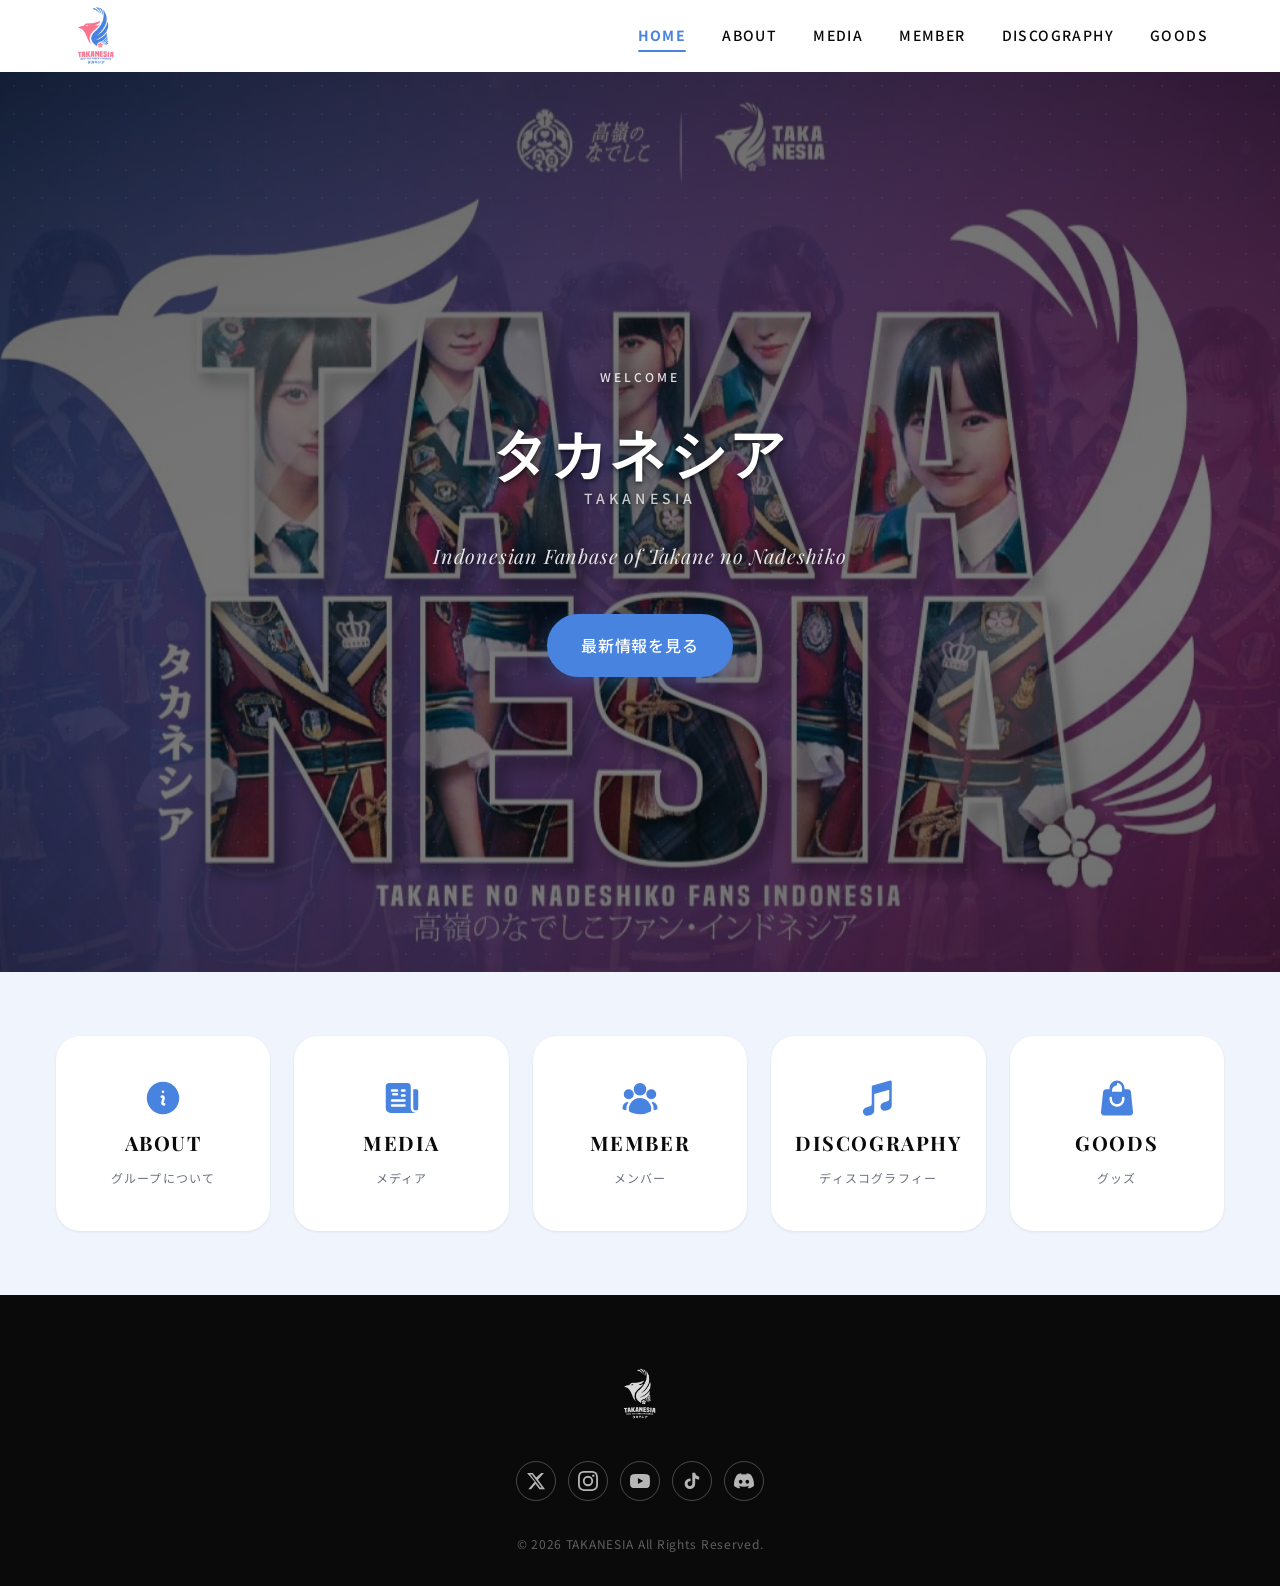
==== commit 929b125b: "Tidy HTML, add Discord link, update copyright Reformat HTML markup across pages for improved readabi" ====
--- a/src/index.html
+++ b/src/index.html
@@ -2,6 +2,7 @@
 <!-- [ROOT] HTML5 document declaration -->
 <html lang="ja">
 <!-- [HEAD] Document metadata -->
+
 <head>
   <!-- [META] Character encoding — UTF-8 supports Japanese characters -->
   <meta charset="UTF-8" />
@@ -17,12 +18,15 @@
   <!-- [LINK] Google Fonts — Noto Sans JP for Japanese text, Playfair Display for decorative headings -->
   <link rel="preconnect" href="https://fonts.googleapis.com" />
   <link rel="preconnect" href="https://fonts.gstatic.com" crossorigin />
-  <link href="https://fonts.googleapis.com/css2?family=Noto+Sans+JP:wght@300;400;500;700&family=Playfair+Display:ital,wght@0,400;0,700;1,400&display=swap" rel="stylesheet" />
+  <link
+    href="https://fonts.googleapis.com/css2?family=Noto+Sans+JP:wght@300;400;500;700&family=Playfair+Display:ital,wght@0,400;0,700;1,400&display=swap"
+    rel="stylesheet" />
   <!-- [LINK] External stylesheet -->
   <link rel="stylesheet" href="style.css" />
 </head>
 
 <!-- [BODY] Main document body -->
+
 <body>
 
   <!-- ============================================================
@@ -56,7 +60,8 @@
           <li><a href="media.html" class="nav-link">MEDIA</a></li>
           <li><a href="member.html" class="nav-link">MEMBER</a></li>
           <li><a href="discography.html" class="nav-link">DISCOGRAPHY</a></li>
-          <li><a href="https://www.instagram.com/takanesia.id/" class="nav-link" target="_blank" rel="noopener noreferrer">GOODS</a></li>
+          <li><a href="https://www.instagram.com/takanesia.id/" class="nav-link" target="_blank"
+              rel="noopener noreferrer">GOODS</a></li>
         </ul>
       </nav>
 
@@ -109,7 +114,9 @@
           <!-- Info circle icon — represents "about us" information -->
           <div class="section-card-icon" aria-hidden="true">
             <svg xmlns="http://www.w3.org/2000/svg" viewBox="0 0 24 24" fill="currentColor" width="40" height="40">
-              <path fill-rule="evenodd" d="M2.25 12c0-5.385 4.365-9.75 9.75-9.75s9.75 4.365 9.75 9.75-4.365 9.75-9.75 9.75S2.25 17.385 2.25 12zm8.706-1.442c1.146-.573 2.437.463 2.126 1.706l-.709 2.836.042-.02a.75.75 0 01.67 1.34l-.04.022c-1.147.573-2.438-.463-2.127-1.706l.71-2.836-.042.02a.75.75 0 11-.671-1.34l.041-.022zM12 9a.75.75 0 100-1.5.75.75 0 000 1.5z" clip-rule="evenodd"/>
+              <path fill-rule="evenodd"
+                d="M2.25 12c0-5.385 4.365-9.75 9.75-9.75s9.75 4.365 9.75 9.75-4.365 9.75-9.75 9.75S2.25 17.385 2.25 12zm8.706-1.442c1.146-.573 2.437.463 2.126 1.706l-.709 2.836.042-.02a.75.75 0 01.67 1.34l-.04.022c-1.147.573-2.438-.463-2.127-1.706l.71-2.836-.042.02a.75.75 0 11-.671-1.34l.041-.022zM12 9a.75.75 0 100-1.5.75.75 0 000 1.5z"
+                clip-rule="evenodd" />
             </svg>
           </div>
           <h2 class="section-card-title">ABOUT</h2>
@@ -121,8 +128,10 @@
           <!-- Newspaper / megaphone icon — represents news & announcements -->
           <div class="section-card-icon" aria-hidden="true">
             <svg xmlns="http://www.w3.org/2000/svg" viewBox="0 0 24 24" fill="currentColor" width="40" height="40">
-              <path fill-rule="evenodd" d="M4.125 3C3.089 3 2.25 3.84 2.25 4.875V18a3 3 0 003 3h15a3 3 0 01-3-3V4.875C17.25 3.839 16.41 3 15.375 3H4.125zM12 9.75a.75.75 0 000 1.5h1.5a.75.75 0 000-1.5H12zm-.75-2.25a.75.75 0 01.75-.75h1.5a.75.75 0 010 1.5H12a.75.75 0 01-.75-.75zM6 12.75a.75.75 0 000 1.5h7.5a.75.75 0 000-1.5H6zm-.75 3.75a.75.75 0 01.75-.75h7.5a.75.75 0 010 1.5H6a.75.75 0 01-.75-.75zM6 9.75A.75.75 0 016.75 9H9a.75.75 0 010 1.5H6.75A.75.75 0 016 9.75zm-.75-2.25A.75.75 0 016 6.75h3a.75.75 0 010 1.5H6a.75.75 0 01-.75-.75z" clip-rule="evenodd"/>
-              <path d="M18.75 6.75h1.875c.621 0 1.125.504 1.125 1.125V18a1.5 1.5 0 01-3 0V6.75z"/>
+              <path fill-rule="evenodd"
+                d="M4.125 3C3.089 3 2.25 3.84 2.25 4.875V18a3 3 0 003 3h15a3 3 0 01-3-3V4.875C17.25 3.839 16.41 3 15.375 3H4.125zM12 9.75a.75.75 0 000 1.5h1.5a.75.75 0 000-1.5H12zm-.75-2.25a.75.75 0 01.75-.75h1.5a.75.75 0 010 1.5H12a.75.75 0 01-.75-.75zM6 12.75a.75.75 0 000 1.5h7.5a.75.75 0 000-1.5H6zm-.75 3.75a.75.75 0 01.75-.75h7.5a.75.75 0 010 1.5H6a.75.75 0 01-.75-.75zM6 9.75A.75.75 0 016.75 9H9a.75.75 0 010 1.5H6.75A.75.75 0 016 9.75zm-.75-2.25A.75.75 0 016 6.75h3a.75.75 0 010 1.5H6a.75.75 0 01-.75-.75z"
+                clip-rule="evenodd" />
+              <path d="M18.75 6.75h1.875c.621 0 1.125.504 1.125 1.125V18a1.5 1.5 0 01-3 0V6.75z" />
             </svg>
           </div>
           <h2 class="section-card-title">MEDIA</h2>
@@ -134,8 +143,11 @@
           <!-- User group icon — represents the member roster -->
           <div class="section-card-icon" aria-hidden="true">
             <svg xmlns="http://www.w3.org/2000/svg" viewBox="0 0 24 24" fill="currentColor" width="40" height="40">
-              <path fill-rule="evenodd" d="M8.25 6.75a3.75 3.75 0 117.5 0 3.75 3.75 0 01-7.5 0zM15.75 9.75a3 3 0 116 0 3 3 0 01-6 0zM2.25 9.75a3 3 0 116 0 3 3 0 01-6 0zM6.31 15.117A6.745 6.745 0 0112 12a6.745 6.745 0 016.709 7.498.75.75 0 01-.372.568A12.696 12.696 0 0112 21.75c-2.305 0-4.47-.612-6.337-1.684a.75.75 0 01-.372-.568 6.787 6.787 0 011.019-4.38z" clip-rule="evenodd"/>
-              <path d="M5.082 14.254a8.287 8.287 0 00-1.308 5.135 9.687 9.687 0 01-1.764-.44l-.115-.04a.563.563 0 01-.373-.487l-.01-.121a3.75 3.75 0 013.57-4.047zM20.226 19.389a8.287 8.287 0 00-1.308-5.135 3.75 3.75 0 013.57 4.047l-.01.121a.563.563 0 01-.373.486l-.115.04c-.567.2-1.156.349-1.764.441z"/>
+              <path fill-rule="evenodd"
+                d="M8.25 6.75a3.75 3.75 0 117.5 0 3.75 3.75 0 01-7.5 0zM15.75 9.75a3 3 0 116 0 3 3 0 01-6 0zM2.25 9.75a3 3 0 116 0 3 3 0 01-6 0zM6.31 15.117A6.745 6.745 0 0112 12a6.745 6.745 0 016.709 7.498.75.75 0 01-.372.568A12.696 12.696 0 0112 21.75c-2.305 0-4.47-.612-6.337-1.684a.75.75 0 01-.372-.568 6.787 6.787 0 011.019-4.38z"
+                clip-rule="evenodd" />
+              <path
+                d="M5.082 14.254a8.287 8.287 0 00-1.308 5.135 9.687 9.687 0 01-1.764-.44l-.115-.04a.563.563 0 01-.373-.487l-.01-.121a3.75 3.75 0 013.57-4.047zM20.226 19.389a8.287 8.287 0 00-1.308-5.135 3.75 3.75 0 013.57 4.047l-.01.121a.563.563 0 01-.373.486l-.115.04c-.567.2-1.156.349-1.764.441z" />
             </svg>
           </div>
           <h2 class="section-card-title">MEMBER</h2>
@@ -147,7 +159,9 @@
           <!-- Musical note icon — represents releases and music -->
           <div class="section-card-icon" aria-hidden="true">
             <svg xmlns="http://www.w3.org/2000/svg" viewBox="0 0 24 24" fill="currentColor" width="40" height="40">
-              <path fill-rule="evenodd" d="M19.952 1.651a.75.75 0 01.298.599V16.303a3 3 0 01-2.176 2.884l-1.32.377a2.553 2.553 0 11-1.403-4.909l2.311-.66a1.5 1.5 0 001.088-1.442V6.994l-9 2.572v9.737a3 3 0 01-2.176 2.884l-1.32.377a2.553 2.553 0 11-1.402-4.909l2.31-.66a1.5 1.5 0 001.088-1.442V9.017 5.25a.75.75 0 01.544-.721l10.5-3a.75.75 0 01.658.122z" clip-rule="evenodd"/>
+              <path fill-rule="evenodd"
+                d="M19.952 1.651a.75.75 0 01.298.599V16.303a3 3 0 01-2.176 2.884l-1.32.377a2.553 2.553 0 11-1.403-4.909l2.311-.66a1.5 1.5 0 001.088-1.442V6.994l-9 2.572v9.737a3 3 0 01-2.176 2.884l-1.32.377a2.553 2.553 0 11-1.402-4.909l2.31-.66a1.5 1.5 0 001.088-1.442V9.017 5.25a.75.75 0 01.544-.721l10.5-3a.75.75 0 01.658.122z"
+                clip-rule="evenodd" />
             </svg>
           </div>
           <h2 class="section-card-title">DISCOGRAPHY</h2>
@@ -155,11 +169,14 @@
         </a>
 
         <!-- [CARD] GOODS — opens Instagram in new tab -->
-        <a href="https://www.instagram.com/takanesia.id/" class="section-card" target="_blank" rel="noopener noreferrer">
+        <a href="https://www.instagram.com/takanesia.id/" class="section-card" target="_blank"
+          rel="noopener noreferrer">
           <!-- Shopping bag icon — represents merchandise -->
           <div class="section-card-icon" aria-hidden="true">
             <svg xmlns="http://www.w3.org/2000/svg" viewBox="0 0 24 24" fill="currentColor" width="40" height="40">
-              <path fill-rule="evenodd" d="M7.5 6v.75H5.513c-.96 0-1.764.724-1.865 1.679l-1.263 12A1.875 1.875 0 004.25 22.5h15.5a1.875 1.875 0 001.865-2.071l-1.263-12a1.875 1.875 0 00-1.865-1.679H16.5V6a4.5 4.5 0 10-9 0zm4.5-1.5a3 3 0 00-3 3v.75h6V6a3 3 0 00-3-3zm-3 8.25a3 3 0 106 0v-.75a.75.75 0 011.5 0v.75a4.5 4.5 0 11-9 0v-.75a.75.75 0 011.5 0v.75z" clip-rule="evenodd"/>
+              <path fill-rule="evenodd"
+                d="M7.5 6v.75H5.513c-.96 0-1.764.724-1.865 1.679l-1.263 12A1.875 1.875 0 004.25 22.5h15.5a1.875 1.875 0 001.865-2.071l-1.263-12a1.875 1.875 0 00-1.865-1.679H16.5V6a4.5 4.5 0 10-9 0zm4.5-1.5a3 3 0 00-3 3v.75h6V6a3 3 0 00-3-3zm-3 8.25a3 3 0 106 0v-.75a.75.75 0 011.5 0v.75a4.5 4.5 0 11-9 0v-.75a.75.75 0 011.5 0v.75z"
+                clip-rule="evenodd" />
             </svg>
           </div>
           <h2 class="section-card-title">GOODS</h2>
@@ -187,34 +204,50 @@
       <!-- [SOCIAL LINKS] External social media links -->
       <div class="social-links" aria-label="SNSリンク">
         <!-- [SOCIAL LINK] Each anchor opens in a new tab -->
-        <a href="https://x.com/TakanesiaID?s=20" class="social-link" aria-label="Twitter / X" target="_blank" rel="noopener noreferrer">
+        <a href="https://x.com/TakanesiaID?s=20" class="social-link" aria-label="Twitter / X" target="_blank"
+          rel="noopener noreferrer">
           <!-- SVG X (Twitter) icon -->
           <svg viewBox="0 0 24 24" fill="currentColor" aria-hidden="true" width="20" height="20">
-            <path d="M18.244 2.25h3.308l-7.227 8.26 8.502 11.24H16.17l-4.714-6.231-5.401 6.231H2.746l7.73-8.835L1.254 2.25H8.08l4.253 5.622zm-1.161 17.52h1.833L7.084 4.126H5.117z"/>
-          </svg>
-        </a>
-        <a href="https://www.instagram.com/takanesia.id/" class="social-link" aria-label="Instagram" target="_blank" rel="noopener noreferrer">
+            <path
+              d="M18.244 2.25h3.308l-7.227 8.26 8.502 11.24H16.17l-4.714-6.231-5.401 6.231H2.746l7.73-8.835L1.254 2.25H8.08l4.253 5.622zm-1.161 17.52h1.833L7.084 4.126H5.117z" />
+          </svg>
+        </a>
+        <a href="https://www.instagram.com/takanesia.id/" class="social-link" aria-label="Instagram" target="_blank"
+          rel="noopener noreferrer">
           <!-- SVG Instagram icon -->
           <svg viewBox="0 0 24 24" fill="currentColor" aria-hidden="true" width="20" height="20">
-            <path d="M12 2.163c3.204 0 3.584.012 4.85.07 3.252.148 4.771 1.691 4.919 4.919.058 1.265.069 1.645.069 4.849 0 3.205-.012 3.584-.069 4.849-.149 3.225-1.664 4.771-4.919 4.919-1.266.058-1.644.07-4.85.07-3.204 0-3.584-.012-4.849-.07-3.26-.149-4.771-1.699-4.919-4.92-.058-1.265-.07-1.644-.07-4.849 0-3.204.013-3.583.07-4.849.149-3.227 1.664-4.771 4.919-4.919 1.266-.057 1.645-.069 4.849-.069zM12 0C8.741 0 8.333.014 7.053.072 2.695.272.273 2.69.073 7.052.014 8.333 0 8.741 0 12c0 3.259.014 3.668.072 4.948.2 4.358 2.618 6.78 6.98 6.98C8.333 23.986 8.741 24 12 24c3.259 0 3.668-.014 4.948-.072 4.354-.2 6.782-2.618 6.979-6.98.059-1.28.073-1.689.073-4.948 0-3.259-.014-3.667-.072-4.947-.196-4.354-2.617-6.78-6.979-6.98C15.668.014 15.259 0 12 0zm0 5.838a6.162 6.162 0 100 12.324 6.162 6.162 0 000-12.324zM12 16a4 4 0 110-8 4 4 0 010 8zm6.406-11.845a1.44 1.44 0 100 2.881 1.44 1.44 0 000-2.881z"/>
-          </svg>
-        </a>
-        <a href="https://www.youtube.com/@TakanesiaID" class="social-link" aria-label="YouTube" target="_blank" rel="noopener noreferrer">
+            <path
+              d="M12 2.163c3.204 0 3.584.012 4.85.07 3.252.148 4.771 1.691 4.919 4.919.058 1.265.069 1.645.069 4.849 0 3.205-.012 3.584-.069 4.849-.149 3.225-1.664 4.771-4.919 4.919-1.266.058-1.644.07-4.85.07-3.204 0-3.584-.012-4.849-.07-3.26-.149-4.771-1.699-4.919-4.92-.058-1.265-.07-1.644-.07-4.849 0-3.204.013-3.583.07-4.849.149-3.227 1.664-4.771 4.919-4.919 1.266-.057 1.645-.069 4.849-.069zM12 0C8.741 0 8.333.014 7.053.072 2.695.272.273 2.69.073 7.052.014 8.333 0 8.741 0 12c0 3.259.014 3.668.072 4.948.2 4.358 2.618 6.78 6.98 6.98C8.333 23.986 8.741 24 12 24c3.259 0 3.668-.014 4.948-.072 4.354-.2 6.782-2.618 6.979-6.98.059-1.28.073-1.689.073-4.948 0-3.259-.014-3.667-.072-4.947-.196-4.354-2.617-6.78-6.979-6.98C15.668.014 15.259 0 12 0zm0 5.838a6.162 6.162 0 100 12.324 6.162 6.162 0 000-12.324zM12 16a4 4 0 110-8 4 4 0 010 8zm6.406-11.845a1.44 1.44 0 100 2.881 1.44 1.44 0 000-2.881z" />
+          </svg>
+        </a>
+        <a href="https://www.youtube.com/@TakanesiaID" class="social-link" aria-label="YouTube" target="_blank"
+          rel="noopener noreferrer">
           <!-- SVG YouTube icon -->
           <svg viewBox="0 0 24 24" fill="currentColor" aria-hidden="true" width="20" height="20">
-            <path d="M23.498 6.186a3.016 3.016 0 00-2.122-2.136C19.505 3.545 12 3.545 12 3.545s-7.505 0-9.377.505A3.017 3.017 0 00.502 6.186C0 8.07 0 12 0 12s0 3.93.502 5.814a3.016 3.016 0 002.122 2.136c1.871.505 9.376.505 9.376.505s7.505 0 9.377-.505a3.015 3.015 0 002.122-2.136C24 15.93 24 12 24 12s0-3.93-.502-5.814zM9.545 15.568V8.432L15.818 12l-6.273 3.568z"/>
-          </svg>
-        </a>
-        <a href="https://www.tiktok.com/@takanesia.id" class="social-link" aria-label="TikTok" target="_blank" rel="noopener noreferrer">
+            <path
+              d="M23.498 6.186a3.016 3.016 0 00-2.122-2.136C19.505 3.545 12 3.545 12 3.545s-7.505 0-9.377.505A3.017 3.017 0 00.502 6.186C0 8.07 0 12 0 12s0 3.93.502 5.814a3.016 3.016 0 002.122 2.136c1.871.505 9.376.505 9.376.505s7.505 0 9.377-.505a3.015 3.015 0 002.122-2.136C24 15.93 24 12 24 12s0-3.93-.502-5.814zM9.545 15.568V8.432L15.818 12l-6.273 3.568z" />
+          </svg>
+        </a>
+        <a href="https://www.tiktok.com/@takanesia.id" class="social-link" aria-label="TikTok" target="_blank"
+          rel="noopener noreferrer">
           <!-- SVG TikTok icon -->
           <svg viewBox="0 0 24 24" fill="currentColor" aria-hidden="true" width="20" height="20">
-            <path d="M19.59 6.69a4.83 4.83 0 01-3.77-4.25V2h-3.45v13.67a2.89 2.89 0 01-2.88 2.5 2.89 2.89 0 01-2.89-2.89 2.89 2.89 0 012.89-2.89c.28 0 .54.04.79.1V9.01a6.33 6.33 0 00-.79-.05 6.34 6.34 0 00-6.34 6.34 6.34 6.34 0 006.34 6.34 6.34 6.34 0 006.33-6.34V8.69a8.18 8.18 0 004.78 1.52V6.76a4.85 4.85 0 01-1.01-.07z"/>
+            <path
+              d="M19.59 6.69a4.83 4.83 0 01-3.77-4.25V2h-3.45v13.67a2.89 2.89 0 01-2.88 2.5 2.89 2.89 0 01-2.89-2.89 2.89 2.89 0 012.89-2.89c.28 0 .54.04.79.1V9.01a6.33 6.33 0 00-.79-.05 6.34 6.34 0 00-6.34 6.34 6.34 6.34 0 006.34 6.34 6.34 6.34 0 006.33-6.34V8.69a8.18 8.18 0 004.78 1.52V6.76a4.85 4.85 0 01-1.01-.07z" />
+          </svg>
+        </a>
+        <a href="https://discord.gg/GqVKP88ysm" class="social-link" aria-label="Discord" target="_blank"
+          rel="noopener noreferrer">
+          <!-- SVG Discord icon -->
+          <svg viewBox="0 0 16 16" fill="currentColor" aria-hidden="true" width="20" height="20">
+            <path
+              d="M13.545 2.907a13.2 13.2 0 0 0-3.257-1.011.05.05 0 0 0-.052.025c-.141.25-.297.577-.406.833a12.2 12.2 0 0 0-3.658 0 8 8 0 0 0-.412-.833.05.05 0 0 0-.052-.025c-1.125.194-2.22.534-3.257 1.011a.04.04 0 0 0-.021.018C.356 6.024-.213 9.047.066 12.032q.003.022.021.037a13.3 13.3 0 0 0 3.995 2.02.05.05 0 0 0 .056-.019q.463-.63.818-1.329a.05.05 0 0 0-.01-.059l-.018-.011a9 9 0 0 1-1.248-.595.05.05 0 0 1-.02-.066l.015-.019q.127-.095.248-.195a.05.05 0 0 1 .051-.007c2.619 1.196 5.454 1.196 8.041 0a.05.05 0 0 1 .053.007q.121.1.248.195a.05.05 0 0 1-.004.085 8 8 0 0 1-1.249.594.05.05 0 0 0-.03.03.05.05 0 0 0 .003.041c.24.465.515.909.817 1.329a.05.05 0 0 0 .056.019 13.2 13.2 0 0 0 4.001-2.02.05.05 0 0 0 .021-.037c.334-3.451-.559-6.449-2.366-9.106a.03.03 0 0 0-.02-.019m-8.198 7.307c-.789 0-1.438-.724-1.438-1.612s.637-1.613 1.438-1.613c.807 0 1.45.73 1.438 1.613 0 .888-.637 1.612-1.438 1.612m5.316 0c-.788 0-1.438-.724-1.438-1.612s.637-1.613 1.438-1.613c.807 0 1.451.73 1.438 1.613 0 .888-.631 1.612-1.438 1.612" />
           </svg>
         </a>
       </div>
 
       <!-- [COPYRIGHT] Legal copyright notice -->
-      <p class="copyright">&copy; 2024 高嶺のなでしこ All Rights Reserved.</p>
+      <p class="copyright">&copy; 2026 TAKANESIA All Rights Reserved.</p>
 
     </div><!-- /.footer-inner -->
   </footer>
@@ -228,4 +261,5 @@
   <script src="main.js"></script>
 
 </body>
-</html>
+
+</html>
--- a/src/style.css
+++ b/src/style.css
@@ -47,7 +47,9 @@
 }
 
 body {
+  overflow-x: hidden; /* Fallback for browsers that don't support clip */
   overflow-x: clip; /* clip (not hidden) prevents horizontal scroll without breaking sticky */
+  width: 100%;
 }
 
 /* --- CSS Custom Properties (design tokens) --- */
@@ -822,7 +824,7 @@
 /* --- Member grid: 2 cols mobile, 3 cols desktop --- */
 .member-grid {
   display: grid;
-  grid-template-columns: repeat(2, 1fr);
+  grid-template-columns: repeat(2, minmax(0, 1fr));
   gap: clamp(12px, 2vw, 24px);
   max-width: var(--max-width);
   margin-inline: auto;
@@ -1001,7 +1003,7 @@
 /* --- Disco grid: 2 cols mobile, 3 cols desktop --- */
 .disco-grid {
   display: grid;
-  grid-template-columns: repeat(2, 1fr);
+  grid-template-columns: repeat(2, minmax(0, 1fr));
   gap: var(--space-6);
   max-width: var(--max-width);
   margin-inline: auto;
@@ -1648,7 +1650,7 @@
 /* --- Grid: 2 cols on mobile, 3 tablet, 5 desktop --- */
 .section-cards-grid {
   display: grid;
-  grid-template-columns: repeat(2, 1fr);
+  grid-template-columns: repeat(2, minmax(0, 1fr));
   gap: var(--space-6);
   max-width: var(--max-width);
   margin-inline: auto;
@@ -1698,12 +1700,13 @@
 /* --- Card title: section name in display font --- */
 .section-card-title {
   font-family: var(--font-display);
-  font-size: var(--fs-lg);
+  font-size: clamp(0.9rem, 4vw, var(--fs-lg));
   font-weight: 700;
   color: var(--color-charcoal);
   letter-spacing: 0.08em;
   text-transform: uppercase;
   line-height: 1.2;
+  word-break: break-word;
 }
 
 .section-card:hover .section-card-title {
@@ -2224,7 +2227,7 @@
 /* --- Media grid: 2 cols mobile, 3 cols tablet+ --- */
 .media-grid {
   display: grid;
-  grid-template-columns: repeat(2, 1fr);
+  grid-template-columns: repeat(2, minmax(0, 1fr));
   gap: clamp(12px, 2vw, 24px);
   max-width: var(--max-width);
   margin-inline: auto;
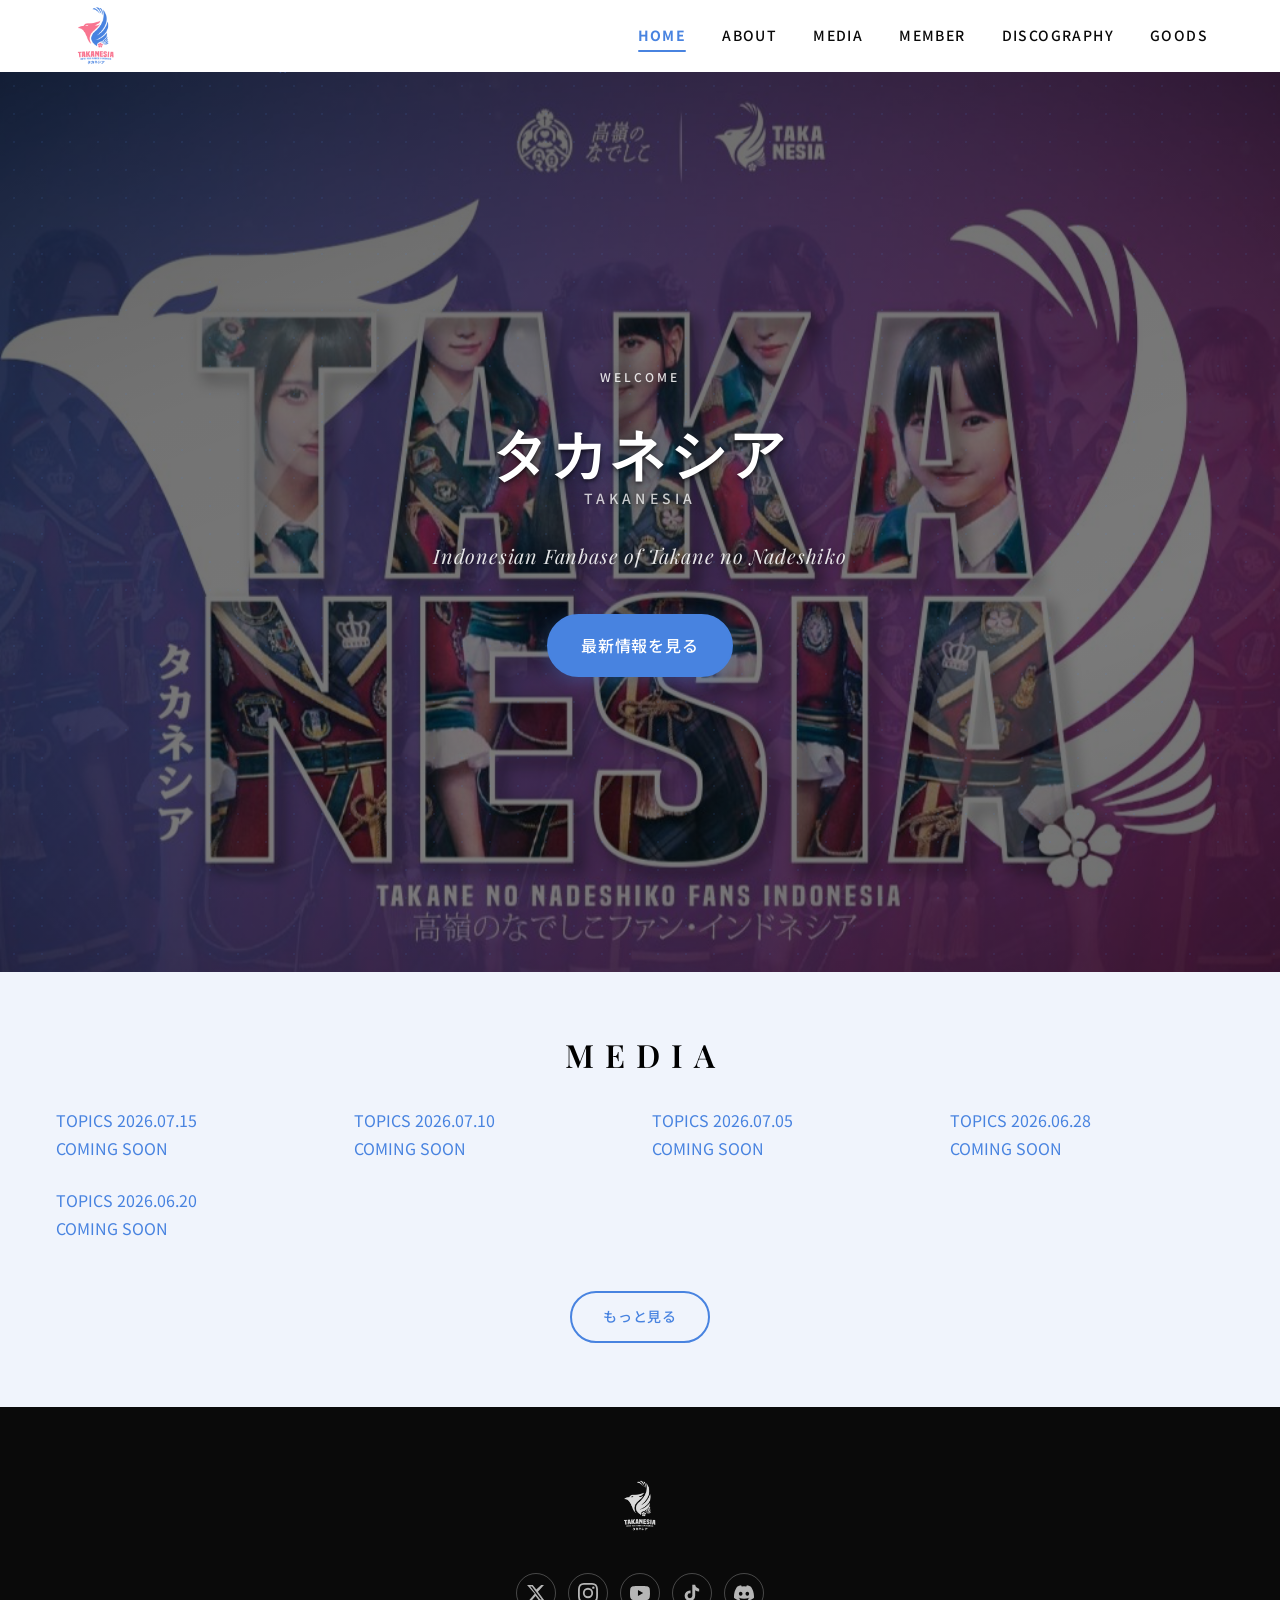
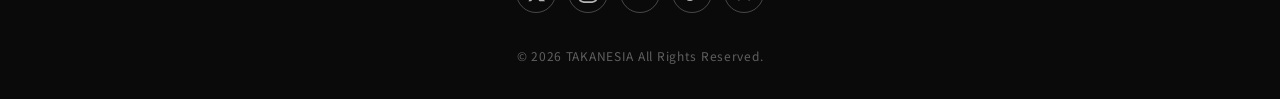
==== commit 286a8714: "Replace homepage section cards with news feed Remove the old homepage section cards and introduce a " ====
--- a/src/index.html
+++ b/src/index.html
@@ -98,91 +98,26 @@
 
   <!-- ============================================================
        MAIN CONTENT
-       Section cards — each links to its own dedicated page.
        ============================================================ -->
   <main id="mainContent" role="main">
 
     <!-- ----------------------------------------------------------
-         SECTION CARDS
-         A grid of clickable cards, one per section page.
+         COMMUNITY NEWS
+         Displays the 5 latest media items.
          ---------------------------------------------------------- -->
-    <section class="section section-cards-section" aria-label="セクション一覧">
-      <div class="section-cards-grid">
-
-        <!-- [CARD] ABOUT -->
-        <a href="about.html" class="section-card">
-          <!-- Info circle icon — represents "about us" information -->
-          <div class="section-card-icon" aria-hidden="true">
-            <svg xmlns="http://www.w3.org/2000/svg" viewBox="0 0 24 24" fill="currentColor" width="40" height="40">
-              <path fill-rule="evenodd"
-                d="M2.25 12c0-5.385 4.365-9.75 9.75-9.75s9.75 4.365 9.75 9.75-4.365 9.75-9.75 9.75S2.25 17.385 2.25 12zm8.706-1.442c1.146-.573 2.437.463 2.126 1.706l-.709 2.836.042-.02a.75.75 0 01.67 1.34l-.04.022c-1.147.573-2.438-.463-2.127-1.706l.71-2.836-.042.02a.75.75 0 11-.671-1.34l.041-.022zM12 9a.75.75 0 100-1.5.75.75 0 000 1.5z"
-                clip-rule="evenodd" />
-            </svg>
-          </div>
-          <h2 class="section-card-title">ABOUT</h2>
-          <p class="section-card-sub">グループについて</p>
-        </a>
-
-        <!-- [CARD] MEDIA -->
-        <a href="media.html" class="section-card">
-          <!-- Newspaper / megaphone icon — represents news & announcements -->
-          <div class="section-card-icon" aria-hidden="true">
-            <svg xmlns="http://www.w3.org/2000/svg" viewBox="0 0 24 24" fill="currentColor" width="40" height="40">
-              <path fill-rule="evenodd"
-                d="M4.125 3C3.089 3 2.25 3.84 2.25 4.875V18a3 3 0 003 3h15a3 3 0 01-3-3V4.875C17.25 3.839 16.41 3 15.375 3H4.125zM12 9.75a.75.75 0 000 1.5h1.5a.75.75 0 000-1.5H12zm-.75-2.25a.75.75 0 01.75-.75h1.5a.75.75 0 010 1.5H12a.75.75 0 01-.75-.75zM6 12.75a.75.75 0 000 1.5h7.5a.75.75 0 000-1.5H6zm-.75 3.75a.75.75 0 01.75-.75h7.5a.75.75 0 010 1.5H6a.75.75 0 01-.75-.75zM6 9.75A.75.75 0 016.75 9H9a.75.75 0 010 1.5H6.75A.75.75 0 016 9.75zm-.75-2.25A.75.75 0 016 6.75h3a.75.75 0 010 1.5H6a.75.75 0 01-.75-.75z"
-                clip-rule="evenodd" />
-              <path d="M18.75 6.75h1.875c.621 0 1.125.504 1.125 1.125V18a1.5 1.5 0 01-3 0V6.75z" />
-            </svg>
-          </div>
-          <h2 class="section-card-title">MEDIA</h2>
-          <p class="section-card-sub">メディア</p>
-        </a>
-
-        <!-- [CARD] MEMBER -->
-        <a href="member.html" class="section-card">
-          <!-- User group icon — represents the member roster -->
-          <div class="section-card-icon" aria-hidden="true">
-            <svg xmlns="http://www.w3.org/2000/svg" viewBox="0 0 24 24" fill="currentColor" width="40" height="40">
-              <path fill-rule="evenodd"
-                d="M8.25 6.75a3.75 3.75 0 117.5 0 3.75 3.75 0 01-7.5 0zM15.75 9.75a3 3 0 116 0 3 3 0 01-6 0zM2.25 9.75a3 3 0 116 0 3 3 0 01-6 0zM6.31 15.117A6.745 6.745 0 0112 12a6.745 6.745 0 016.709 7.498.75.75 0 01-.372.568A12.696 12.696 0 0112 21.75c-2.305 0-4.47-.612-6.337-1.684a.75.75 0 01-.372-.568 6.787 6.787 0 011.019-4.38z"
-                clip-rule="evenodd" />
-              <path
-                d="M5.082 14.254a8.287 8.287 0 00-1.308 5.135 9.687 9.687 0 01-1.764-.44l-.115-.04a.563.563 0 01-.373-.487l-.01-.121a3.75 3.75 0 013.57-4.047zM20.226 19.389a8.287 8.287 0 00-1.308-5.135 3.75 3.75 0 013.57 4.047l-.01.121a.563.563 0 01-.373.486l-.115.04c-.567.2-1.156.349-1.764.441z" />
-            </svg>
-          </div>
-          <h2 class="section-card-title">MEMBER</h2>
-          <p class="section-card-sub">メンバー</p>
-        </a>
-
-        <!-- [CARD] DISCOGRAPHY -->
-        <a href="discography.html" class="section-card">
-          <!-- Musical note icon — represents releases and music -->
-          <div class="section-card-icon" aria-hidden="true">
-            <svg xmlns="http://www.w3.org/2000/svg" viewBox="0 0 24 24" fill="currentColor" width="40" height="40">
-              <path fill-rule="evenodd"
-                d="M19.952 1.651a.75.75 0 01.298.599V16.303a3 3 0 01-2.176 2.884l-1.32.377a2.553 2.553 0 11-1.403-4.909l2.311-.66a1.5 1.5 0 001.088-1.442V6.994l-9 2.572v9.737a3 3 0 01-2.176 2.884l-1.32.377a2.553 2.553 0 11-1.402-4.909l2.31-.66a1.5 1.5 0 001.088-1.442V9.017 5.25a.75.75 0 01.544-.721l10.5-3a.75.75 0 01.658.122z"
-                clip-rule="evenodd" />
-            </svg>
-          </div>
-          <h2 class="section-card-title">DISCOGRAPHY</h2>
-          <p class="section-card-sub">ディスコグラフィー</p>
-        </a>
-
-        <!-- [CARD] GOODS — opens Instagram in new tab -->
-        <a href="https://www.instagram.com/takanesia.id/" class="section-card" target="_blank"
-          rel="noopener noreferrer">
-          <!-- Shopping bag icon — represents merchandise -->
-          <div class="section-card-icon" aria-hidden="true">
-            <svg xmlns="http://www.w3.org/2000/svg" viewBox="0 0 24 24" fill="currentColor" width="40" height="40">
-              <path fill-rule="evenodd"
-                d="M7.5 6v.75H5.513c-.96 0-1.764.724-1.865 1.679l-1.263 12A1.875 1.875 0 004.25 22.5h15.5a1.875 1.875 0 001.865-2.071l-1.263-12a1.875 1.875 0 00-1.865-1.679H16.5V6a4.5 4.5 0 10-9 0zm4.5-1.5a3 3 0 00-3 3v.75h6V6a3 3 0 00-3-3zm-3 8.25a3 3 0 106 0v-.75a.75.75 0 011.5 0v.75a4.5 4.5 0 11-9 0v-.75a.75.75 0 011.5 0v.75z"
-                clip-rule="evenodd" />
-            </svg>
-          </div>
-          <h2 class="section-card-title">GOODS</h2>
-          <p class="section-card-sub">グッズ</p>
-        </a>
-
+    <section class="section home-news-section" aria-label="MEDIA">
+      <div class="home-news-header">
+        <h2 class="home-news-title">
+          MEDIA
+        </h2>
+      </div>
+
+      <!-- JS will inject the 5 newest media cards here -->
+      <div class="home-news-grid" id="homeNewsGrid"></div>
+
+      <!-- Centered Read More button -->
+      <div class="home-news-footer">
+        <a href="media.html" class="btn btn--outline home-news-btn">もっと見る</a>
       </div>
     </section>
 
--- a/src/style.css
+++ b/src/style.css
@@ -47,52 +47,76 @@
 }
 
 body {
-  overflow-x: hidden; /* Fallback for browsers that don't support clip */
-  overflow-x: clip; /* clip (not hidden) prevents horizontal scroll without breaking sticky */
+  overflow-x: hidden;
+  /* Fallback for browsers that don't support clip */
+  overflow-x: clip;
+  /* clip (not hidden) prevents horizontal scroll without breaking sticky */
   width: 100%;
 }
 
 /* --- CSS Custom Properties (design tokens) --- */
 :root {
   /* -- New brand palette -- */
-  --color-pink:       #F87590;   /* coral pink � accents, badges, petals */
-  --color-rose:       #4883E0;   /* brand blue � CTAs, highlights, links */
-  --color-cream:      #f0f4fc;   /* light blue-tinted cream � section backgrounds */
-  --color-charcoal:   #0a0a0a;   /* near-black � body text, footer bg */
-  --color-white:      #ffffff;   /* pure white */
-  --color-pink-light: #fde8ec;   /* very light pink � hover tints */
-  --color-rose-dark:  #2d5fb8;   /* darker blue � hover states */
-  --color-muted:      #6b7280;   /* muted grey � secondary text */
-  --color-border:     #d0ddf7;   /* soft blue-grey � borders */
+  --color-pink: #F87590;
+  /* coral pink � accents, badges, petals */
+  --color-rose: #4883E0;
+  /* brand blue � CTAs, highlights, links */
+  --color-cream: #f0f4fc;
+  /* light blue-tinted cream � section backgrounds */
+  --color-charcoal: #0a0a0a;
+  /* near-black � body text, footer bg */
+  --color-white: #ffffff;
+  /* pure white */
+  --color-pink-light: #fde8ec;
+  /* very light pink � hover tints */
+  --color-rose-dark: #2d5fb8;
+  /* darker blue � hover states */
+  --color-muted: #6b7280;
+  /* muted grey � secondary text */
+  --color-border: #d0ddf7;
+  /* soft blue-grey � borders */
 
   /* Category badge colors */
-  --color-cat-live:   #4883E0;   /* blue */
-  --color-cat-event:  #F87590;   /* pink */
-  --color-cat-goods:  #2d5fb8;   /* dark blue */
-  --color-cat-info:   #6b7280;   /* grey */
+  --color-cat-live: #4883E0;
+  /* blue */
+  --color-cat-event: #F87590;
+  /* pink */
+  --color-cat-goods: #2d5fb8;
+  /* dark blue */
+  --color-cat-info: #6b7280;
+  /* grey */
 
   /* Typography */
-  --font-body:        'Noto Sans JP', sans-serif;
-  --font-display:     'Playfair Display', serif;
+  --font-body: 'Noto Sans JP', sans-serif;
+  --font-display: 'Playfair Display', serif;
 
   /* Font sizes (mobile-first base) */
-  --fs-xs:   0.75rem;   /* 12px */
-  --fs-sm:   0.875rem;  /* 14px */
-  --fs-base: 1rem;      /* 16px */
-  --fs-md:   1.125rem;  /* 18px */
-  --fs-lg:   1.25rem;   /* 20px */
-  --fs-xl:   1.5rem;    /* 24px */
-  --fs-2xl:  2rem;      /* 32px */
-  --fs-3xl:  2.5rem;    /* 40px */
-  --fs-4xl:  3.5rem;    /* 56px */
+  --fs-xs: 0.75rem;
+  /* 12px */
+  --fs-sm: 0.875rem;
+  /* 14px */
+  --fs-base: 1rem;
+  /* 16px */
+  --fs-md: 1.125rem;
+  /* 18px */
+  --fs-lg: 1.25rem;
+  /* 20px */
+  --fs-xl: 1.5rem;
+  /* 24px */
+  --fs-2xl: 2rem;
+  /* 32px */
+  --fs-3xl: 2.5rem;
+  /* 40px */
+  --fs-4xl: 3.5rem;
+  /* 56px */
 
   /* Spacing scale */
-  --space-1:  0.25rem;
-  --space-2:  0.5rem;
-  --space-3:  0.75rem;
-  --space-4:  1rem;
-  --space-6:  1.5rem;
-  --space-8:  2rem;
+  --space-1: 0.25rem;
+  --space-2: 0.5rem;
+  --space-3: 0.75rem;
+  --space-4: 1rem;
+  --space-6: 1.5rem;
+  --space-8: 2rem;
   --space-10: 2.5rem;
   --space-12: 3rem;
   --space-16: 4rem;
@@ -100,24 +124,24 @@
   --space-24: 6rem;
 
   /* Layout */
-  --max-width:        1200px;
-  --header-height:    64px;
+  --max-width: 1200px;
+  --header-height: 64px;
   --border-radius-sm: 4px;
-  --border-radius:    8px;
+  --border-radius: 8px;
   --border-radius-lg: 16px;
   --border-radius-xl: 24px;
   --border-radius-pill: 999px;
 
   /* Shadows */
-  --shadow-sm:  0 1px 3px rgba(0,0,0,0.08);
-  --shadow-md:  0 4px 12px rgba(0,0,0,0.10);
-  --shadow-lg:  0 8px 24px rgba(0,0,0,0.12);
-  --shadow-pink: 0 4px 16px rgba(72,131,224,0.30);
+  --shadow-sm: 0 1px 3px rgba(0, 0, 0, 0.08);
+  --shadow-md: 0 4px 12px rgba(0, 0, 0, 0.10);
+  --shadow-lg: 0 8px 24px rgba(0, 0, 0, 0.12);
+  --shadow-pink: 0 4px 16px rgba(72, 131, 224, 0.30);
 
   /* Transitions */
-  --transition-fast:   150ms ease;
-  --transition-base:   250ms ease;
-  --transition-slow:   400ms ease;
+  --transition-fast: 150ms ease;
+  --transition-base: 250ms ease;
+  --transition-slow: 400ms ease;
 }
 
 /* ============================================================
@@ -130,13 +154,19 @@
   font-size: var(--fs-base);
   color: var(--color-charcoal);
   background-color: var(--color-white);
-  line-height: 1.7;           /* generous line-height for Japanese text readability */
+  line-height: 1.7;
+  /* generous line-height for Japanese text readability */
   -webkit-font-smoothing: antialiased;
   -moz-osx-font-smoothing: grayscale;
 }
 
 /* --- Headings: use display font for decorative headings --- */
-h1, h2, h3, h4, h5, h6 {
+h1,
+h2,
+h3,
+h4,
+h5,
+h6 {
   font-family: var(--font-display);
   font-weight: 700;
   line-height: 1.2;
@@ -145,7 +175,8 @@
 
 /* --- Paragraph spacing --- */
 p {
-  line-height: 1.8;           /* extra leading for Japanese mixed-script paragraphs */
+  line-height: 1.8;
+  /* extra leading for Japanese mixed-script paragraphs */
 }
 
 /* --- Links: inherit color, remove underline by default --- */
@@ -177,9 +208,12 @@
 
 /* --- Japanese text: ensure proper line-break behavior --- */
 :lang(ja) {
-  word-break: normal;           /* respect word boundaries */
-  overflow-wrap: break-word;    /* only break long strings if needed */
-  line-break: strict;           /* stricter CJK line-break rules */
+  word-break: normal;
+  /* respect word boundaries */
+  overflow-wrap: break-word;
+  /* only break long strings if needed */
+  line-break: strict;
+  /* stricter CJK line-break rules */
 }
 
 /* ============================================================
@@ -212,12 +246,14 @@
 }
 
 .btn:hover {
-  transform: translateY(-2px);   /* subtle lift on hover */
+  transform: translateY(-2px);
+  /* subtle lift on hover */
   text-decoration: none;
 }
 
 .btn:active {
-  transform: translateY(0);      /* press-down feedback */
+  transform: translateY(0);
+  /* press-down feedback */
 }
 
 /* --- .btn--primary: filled pink/rose button --- */
@@ -233,7 +269,7 @@
   background-color: var(--color-rose-dark);
   border-color: var(--color-rose-dark);
   color: var(--color-white);
-  box-shadow: 0 6px 20px rgba(72,131,224,0.40);
+  box-shadow: 0 6px 20px rgba(72, 131, 224, 0.40);
 }
 
 /* --- .btn--outline: transparent with rose border --- */
@@ -265,7 +301,8 @@
 /* --- .section: standard vertical padding wrapper for all page sections --- */
 .section {
   padding: var(--space-16) var(--space-4);
-  opacity: 0;                    /* initial state for fade-in-up animation */
+  opacity: 0;
+  /* initial state for fade-in-up animation */
   transform: translateY(24px);
   transition:
     opacity var(--transition-slow),
@@ -373,15 +410,18 @@
 
 /* Logo image: constrained height to fit the header */
 .logo-img {
-  height: 80px;       /* fits neatly inside the 64px header */
-  width: auto;        /* preserve aspect ratio */
+  height: 80px;
+  /* fits neatly inside the 64px header */
+  width: auto;
+  /* preserve aspect ratio */
   display: block;
   object-fit: contain;
 }
 
 /* --- Hamburger button: 3-line icon, mobile only --- */
 .hamburger {
-  display: flex;               /* shown on mobile, hidden on desktop via media query */
+  display: flex;
+  /* shown on mobile, hidden on desktop via media query */
   flex-direction: column;
   justify-content: center;
   gap: 5px;
@@ -506,21 +546,21 @@
 /* --- Hero outer: full viewport height, relative for child positioning --- */
 .hero {
   position: relative;
-  min-height: 100svh;           /* svh = small viewport height, avoids mobile browser chrome */
-  min-height: 100vh;            /* fallback for browsers without svh */
+  min-height: 100svh;
+  /* svh = small viewport height, avoids mobile browser chrome */
+  min-height: 100vh;
+  /* fallback for browsers without svh */
   display: flex;
   align-items: center;
   justify-content: center;
   overflow: hidden;
   /* [BG LAYER 1] Dimming overlay � increased opacity for better text legibility */
   background:
-    linear-gradient(
-      160deg,
+    linear-gradient(160deg,
       rgba(0, 0, 0, 0.62) 0%,
       rgba(0, 0, 0, 0.55) 30%,
       rgba(0, 0, 0, 0.52) 70%,
-      rgba(0, 0, 0, 0.58) 100%
-    ),
+      rgba(0, 0, 0, 0.58) 100%),
     /* [BG LAYER 2] The actual photo � covers the full hero area */
     url('img/homepage.jpeg') center center / cover no-repeat;
 }
@@ -531,7 +571,7 @@
   inset: 0;
   /* Radial dot pattern using CSS gradients */
   background-image:
-    radial-gradient(circle, rgba(72,131,224,0.10) 1px, transparent 1px);
+    radial-gradient(circle, rgba(72, 131, 224, 0.10) 1px, transparent 1px);
   background-size: 28px 28px;
   pointer-events: none;
 }
@@ -547,10 +587,12 @@
 /* Individual petal: small pink circle or ? character */
 .petal {
   position: absolute;
-  top: -20px;                   /* start above viewport */
+  top: -20px;
+  /* start above viewport */
   color: var(--color-rose);
   opacity: 0.6;
-  font-size: 12px;              /* overridden per-petal by JS inline style */
+  font-size: 12px;
+  /* overridden per-petal by JS inline style */
   animation: petalFall linear infinite;
   will-change: transform, opacity;
   user-select: none;
@@ -559,7 +601,8 @@
 
 /* --- Hero content: centered flex column --- */
 .hero-content {
-  position: relative;           /* above .hero-bg and .hero-petals */
+  position: relative;
+  /* above .hero-bg and .hero-petals */
   z-index: 1;
   display: flex;
   flex-direction: column;
@@ -578,7 +621,7 @@
   letter-spacing: 0.25em;
   text-transform: uppercase;
   color: rgba(255, 255, 255, 0.85);
-  text-shadow: 0 0 20px rgba(0,0,0,0.6), 0 2px 8px rgba(0,0,0,0.5);
+  text-shadow: 0 0 20px rgba(0, 0, 0, 0.6), 0 2px 8px rgba(0, 0, 0, 0.5);
   /* Animate in from above */
   animation: heroSlideDown 0.7s cubic-bezier(0.22, 1, 0.36, 1) both;
   animation-delay: 0.1s;
@@ -601,9 +644,9 @@
   letter-spacing: 0.04em;
   line-height: 1.1;
   text-shadow:
-    0 2px 4px rgba(0,0,0,0.6),
-    0 4px 16px rgba(0,0,0,0.45),
-    0 0 40px rgba(72,131,224,0.40);
+    0 2px 4px rgba(0, 0, 0, 0.6),
+    0 4px 16px rgba(0, 0, 0, 0.45),
+    0 0 40px rgba(72, 131, 224, 0.40);
   /* Animate in from left */
   animation: heroSlideRight 0.8s cubic-bezier(0.22, 1, 0.36, 1) both;
   animation-delay: 0.35s;
@@ -617,7 +660,7 @@
   letter-spacing: 0.3em;
   text-transform: uppercase;
   color: rgba(255, 255, 255, 0.75);
-  text-shadow: 0 1px 6px rgba(0,0,0,0.55);
+  text-shadow: 0 1px 6px rgba(0, 0, 0, 0.55);
   /* Animate in from right */
   animation: heroSlideLeft 0.8s cubic-bezier(0.22, 1, 0.36, 1) both;
   animation-delay: 0.5s;
@@ -630,7 +673,7 @@
   font-size: clamp(var(--fs-base), 2.5vw, var(--fs-lg));
   color: rgba(255, 255, 255, 0.88);
   letter-spacing: 0.04em;
-  text-shadow: 0 1px 8px rgba(0,0,0,0.55), 0 0 24px rgba(0,0,0,0.3);
+  text-shadow: 0 1px 8px rgba(0, 0, 0, 0.55), 0 0 24px rgba(0, 0, 0, 0.3);
   /* Animate in from below */
   animation: heroSlideUp 0.8s cubic-bezier(0.22, 1, 0.36, 1) both;
   animation-delay: 0.65s;
@@ -660,8 +703,17 @@
 }
 
 @keyframes scrollLinePulse {
-  0%, 100% { opacity: 1; transform: scaleY(1); }
-  50%       { opacity: 0.4; transform: scaleY(0.6); }
+
+  0%,
+  100% {
+    opacity: 1;
+    transform: scaleY(1);
+  }
+
+  50% {
+    opacity: 0.4;
+    transform: scaleY(0.6);
+  }
 }
 
 /* SCROLL label */
@@ -764,7 +816,8 @@
   color: var(--color-muted);
   white-space: nowrap;
   flex-shrink: 0;
-  padding-top: 2px;             /* optical alignment with badge */
+  padding-top: 2px;
+  /* optical alignment with badge */
   min-width: 80px;
 }
 
@@ -784,10 +837,21 @@
 }
 
 /* Category-specific badge colors via data attribute */
-.news-category[data-category="live"]  { background-color: var(--color-cat-live);  }
-.news-category[data-category="event"] { background-color: var(--color-cat-event); }
-.news-category[data-category="goods"] { background-color: var(--color-cat-goods); }
-.news-category[data-category="info"]  { background-color: var(--color-cat-info);  }
+.news-category[data-category="live"] {
+  background-color: var(--color-cat-live);
+}
+
+.news-category[data-category="event"] {
+  background-color: var(--color-cat-event);
+}
+
+.news-category[data-category="goods"] {
+  background-color: var(--color-cat-goods);
+}
+
+.news-category[data-category="info"] {
+  background-color: var(--color-cat-info);
+}
 
 /* --- News title: the main link text --- */
 .news-title {
@@ -835,8 +899,9 @@
 .member-card {
   background-color: #1a1a2e;
   border-radius: clamp(12px, 2vw, 20px);
-  overflow: hidden;             /* clip everything inside — no overflow collisions */
-  box-shadow: 0 8px 32px rgba(0,0,0,0.45);
+  overflow: hidden;
+  /* clip everything inside — no overflow collisions */
+  box-shadow: 0 8px 32px rgba(0, 0, 0, 0.45);
   transition: transform var(--transition-base), box-shadow var(--transition-base);
   cursor: pointer;
   display: flex;
@@ -846,7 +911,7 @@
 
 .member-card:hover {
   transform: translateY(-8px);
-  box-shadow: 0 20px 48px rgba(0,0,0,0.55);
+  box-shadow: 0 20px 48px rgba(0, 0, 0, 0.55);
 }
 
 /* --- Card body: wraps color block + photo + social rail --- */
@@ -879,7 +944,7 @@
   content: '';
   position: absolute;
   inset: 0;
-  background: linear-gradient(90deg, transparent 0%, rgba(255,255,255,0.15) 50%, transparent 100%);
+  background: linear-gradient(90deg, transparent 0%, rgba(255, 255, 255, 0.15) 50%, transparent 100%);
   background-size: 200% 100%;
   animation: shimmer 2s ease-in-out infinite;
   pointer-events: none;
@@ -893,7 +958,7 @@
   align-items: center;
   justify-content: center;
   font-size: clamp(1.5rem, 4vw, 3rem);
-  color: rgba(255,255,255,0.45);
+  color: rgba(255, 255, 255, 0.45);
   z-index: 1;
   pointer-events: none;
 }
@@ -924,7 +989,8 @@
 /* Name block: left side of footer */
 .member-footer-names {
   flex: 1;
-  min-width: 0;                 /* allow text to truncate if needed */
+  min-width: 0;
+  /* allow text to truncate if needed */
 }
 
 /* Japanese name */
@@ -943,7 +1009,7 @@
   font-family: var(--font-body);
   font-size: clamp(0.45rem, 1.1vw, var(--fs-xs));
   font-weight: 700;
-  color: rgba(255,255,255,0.85);
+  color: rgba(255, 255, 255, 0.85);
   letter-spacing: 0.1em;
   text-transform: uppercase;
   margin-top: clamp(2px, 0.3vw, 4px);
@@ -968,7 +1034,7 @@
   justify-content: center;
   width: clamp(20px, 2.8vw, 32px);
   height: clamp(20px, 2.8vw, 32px);
-  color: rgba(255,255,255,0.75);
+  color: rgba(255, 255, 255, 0.75);
   text-decoration: none;
   transition: color var(--transition-fast), transform var(--transition-fast);
 }
@@ -990,6 +1056,7 @@
   width: 100%;
   background-color: var(--color-pink);
 }
+
 /* ============================================================
    9. DISCOGRAPHY SECTION
    Grid of release cards � mirrors the member section layout.
@@ -1059,7 +1126,7 @@
   background-color: var(--color-rose);
   border-color: var(--color-rose);
   color: var(--color-white);
-  box-shadow: 0 4px 12px rgba(72,131,224,0.35);
+  box-shadow: 0 4px 12px rgba(72, 131, 224, 0.35);
 }
 
 /* --- Disco card: same rounded card + hover lift as .member-card --- */
@@ -1073,8 +1140,10 @@
     box-shadow var(--transition-base);
   cursor: pointer;
   display: flex;
-  flex-direction: column;  /* stack cover + info vertically */
-  height: 100%;            /* fill the grid cell so all cards match height */
+  flex-direction: column;
+  /* stack cover + info vertically */
+  height: 100%;
+  /* fill the grid cell so all cards match height */
 }
 
 .disco-card:hover {
@@ -1086,11 +1155,9 @@
 .disco-cover {
   aspect-ratio: 1 / 1;
   width: 100%;
-  background: linear-gradient(
-    135deg,
-    var(--color-pink) 0%,
-    var(--color-rose) 100%
-  );
+  background: linear-gradient(135deg,
+      var(--color-pink) 0%,
+      var(--color-rose) 100%);
   position: relative;
   overflow: hidden;
 }
@@ -1112,12 +1179,10 @@
   content: '';
   position: absolute;
   inset: 0;
-  background: linear-gradient(
-    90deg,
-    transparent 0%,
-    rgba(255,255,255,0.3) 50%,
-    transparent 100%
-  );
+  background: linear-gradient(90deg,
+      transparent 0%,
+      rgba(255, 255, 255, 0.3) 50%,
+      transparent 100%);
   background-size: 200% 100%;
   animation: shimmer 2s ease-in-out infinite;
 }
@@ -1130,7 +1195,7 @@
   align-items: center;
   justify-content: center;
   font-size: 3rem;
-  color: rgba(255,255,255,0.45);
+  color: rgba(255, 255, 255, 0.45);
   z-index: 1;
   pointer-events: none;
 }
@@ -1164,7 +1229,8 @@
 .disco-color-bar {
   height: 4px;
   width: 100%;
-  background-color: var(--color-pink); /* overridden per-card via inline style */
+  background-color: var(--color-pink);
+  /* overridden per-card via inline style */
 }
 
 /* ============================================================
@@ -1182,12 +1248,10 @@
   max-width: var(--max-width);
   margin-inline: auto;
   padding-inline: var(--space-4);
-  background: linear-gradient(
-    120deg,
-    var(--color-rose) 0%,
-    #2d5fb8 40%,
-    var(--color-pink) 100%
-  );
+  background: linear-gradient(120deg,
+      var(--color-rose) 0%,
+      #2d5fb8 40%,
+      var(--color-pink) 100%);
   border-radius: var(--border-radius-xl);
   padding: var(--space-10) var(--space-8);
   display: flex;
@@ -1207,7 +1271,7 @@
   width: 180px;
   height: 180px;
   border-radius: 50%;
-  background: rgba(255,255,255,0.07);
+  background: rgba(255, 255, 255, 0.07);
   pointer-events: none;
 }
 
@@ -1235,7 +1299,7 @@
 /* --- Goods banner deco: large decorative ? character --- */
 .goods-banner-deco {
   font-size: clamp(4rem, 10vw, 8rem);
-  color: rgba(255,255,255,0.2);
+  color: rgba(255, 255, 255, 0.2);
   line-height: 1;
   flex-shrink: 0;
   user-select: none;
@@ -1245,8 +1309,13 @@
 }
 
 @keyframes slowSpin {
-  from { transform: rotate(0deg); }
-  to   { transform: rotate(360deg); }
+  from {
+    transform: rotate(0deg);
+  }
+
+  to {
+    transform: rotate(360deg);
+  }
 }
 
 /* ============================================================
@@ -1257,7 +1326,7 @@
 /* --- Footer outer: dark background --- */
 .site-footer {
   background-color: var(--color-charcoal);
-  color: rgba(255,255,255,0.7);
+  color: rgba(255, 255, 255, 0.7);
   padding: var(--space-16) var(--space-4) var(--space-8);
 }
 
@@ -1280,7 +1349,8 @@
 }
 
 .footer-logo-img {
-  height: 70px;       /* slightly larger than header logo for visual weight */
+  height: 70px;
+  /* slightly larger than header logo for visual weight */
   width: auto;
   display: block;
   object-fit: contain;
@@ -1300,7 +1370,7 @@
 
 .footer-nav a {
   font-size: var(--fs-xs);
-  color: rgba(255,255,255,0.6);
+  color: rgba(255, 255, 255, 0.6);
   text-decoration: none;
   letter-spacing: 0.06em;
   transition: color var(--transition-fast);
@@ -1325,8 +1395,8 @@
   width: 40px;
   height: 40px;
   border-radius: 50%;
-  border: 1.5px solid rgba(255,255,255,0.25);
-  color: rgba(255,255,255,0.7);
+  border: 1.5px solid rgba(255, 255, 255, 0.25);
+  color: rgba(255, 255, 255, 0.7);
   text-decoration: none;
   transition:
     background-color var(--transition-fast),
@@ -1346,7 +1416,7 @@
 /* --- Copyright: small muted text at the very bottom --- */
 .copyright {
   font-size: var(--fs-xs);
-  color: rgba(255,255,255,0.35);
+  color: rgba(255, 255, 255, 0.35);
   letter-spacing: 0.06em;
 }
 
@@ -1378,7 +1448,8 @@
     opacity var(--transition-base),
     transform var(--transition-fast),
     background-color var(--transition-fast);
-  pointer-events: none;         /* non-interactive when hidden */
+  pointer-events: none;
+  /* non-interactive when hidden */
 }
 
 /* When JS removes [hidden] and adds .is-visible */
@@ -1405,18 +1476,22 @@
     transform: translateY(-20px) rotate(0deg) translateX(0);
     opacity: 0.8;
   }
+
   25% {
     transform: translateY(25vh) rotate(90deg) translateX(15px);
     opacity: 0.7;
   }
+
   50% {
     transform: translateY(50vh) rotate(180deg) translateX(-10px);
     opacity: 0.6;
   }
+
   75% {
     transform: translateY(75vh) rotate(270deg) translateX(12px);
     opacity: 0.4;
   }
+
   100% {
     transform: translateY(110vh) rotate(360deg) translateX(-5px);
     opacity: 0;
@@ -1425,46 +1500,93 @@
 
 /* --- fadeInUp: used by IntersectionObserver for section reveal --- */
 @keyframes fadeInUp {
-  from { opacity: 0; transform: translateY(24px); }
-  to   { opacity: 1; transform: translateY(0); }
+  from {
+    opacity: 0;
+    transform: translateY(24px);
+  }
+
+  to {
+    opacity: 1;
+    transform: translateY(0);
+  }
 }
 
 /* --- shimmer: sweeping highlight for placeholder elements --- */
 @keyframes shimmer {
-  0%   { background-position: -200% 0; }
-  100% { background-position:  200% 0; }
+  0% {
+    background-position: -200% 0;
+  }
+
+  100% {
+    background-position: 200% 0;
+  }
 }
 
 /* --- Hero entrance animations --- */
 
 /* WELCOME label slides down from above */
 @keyframes heroSlideDown {
-  from { opacity: 0; transform: translateY(-28px); }
-  to   { opacity: 1; transform: translateY(0); }
+  from {
+    opacity: 0;
+    transform: translateY(-28px);
+  }
+
+  to {
+    opacity: 1;
+    transform: translateY(0);
+  }
 }
 
 /* Japanese title slides in from the left */
 @keyframes heroSlideRight {
-  from { opacity: 0; transform: translateX(-40px); }
-  to   { opacity: 1; transform: translateX(0); }
+  from {
+    opacity: 0;
+    transform: translateX(-40px);
+  }
+
+  to {
+    opacity: 1;
+    transform: translateX(0);
+  }
 }
 
 /* Romanized subtitle slides in from the right */
 @keyframes heroSlideLeft {
-  from { opacity: 0; transform: translateX(40px); }
-  to   { opacity: 1; transform: translateX(0); }
+  from {
+    opacity: 0;
+    transform: translateX(40px);
+  }
+
+  to {
+    opacity: 1;
+    transform: translateX(0);
+  }
 }
 
 /* Tagline rises up from below */
 @keyframes heroSlideUp {
-  from { opacity: 0; transform: translateY(28px); }
-  to   { opacity: 1; transform: translateY(0); }
+  from {
+    opacity: 0;
+    transform: translateY(28px);
+  }
+
+  to {
+    opacity: 1;
+    transform: translateY(0);
+  }
 }
 
 /* CTA button fades in cleanly */
 @keyframes heroFadeIn {
-  from { opacity: 0; transform: scale(0.94); }
-  to   { opacity: 1; transform: scale(1); }
+  from {
+    opacity: 0;
+    transform: scale(0.94);
+  }
+
+  to {
+    opacity: 1;
+    transform: scale(1);
+  }
 }
 
 /* ============================================================
@@ -1485,7 +1607,8 @@
 
   /* --- Header: hamburger hidden, nav shown inline --- */
   .hamburger {
-    display: none;              /* hide hamburger on tablet+ */
+    display: none;
+    /* hide hamburger on tablet+ */
   }
 
   .main-nav {
@@ -1496,7 +1619,8 @@
     box-shadow: none;
     background-color: transparent;
     opacity: 1;
-    transition: none;           /* no transition needed on desktop */
+    transition: none;
+    /* no transition needed on desktop */
   }
 
   .nav-list {
@@ -1592,6 +1716,7 @@
    Reduced motion: respect user preference
    ---------------------------------------------------------- */
 @media (prefers-reduced-motion: reduce) {
+
   *,
   *::before,
   *::after {
@@ -1633,92 +1758,8 @@
 }
 
 .nav-link--active::after {
-  transform: scaleX(1) !important; /* keep underline always visible on active page */
-}
-
-/* ============================================================
-   SECTION CARDS � homepage grid of clickable page links
-   ============================================================ */
-
-/* --- Outer section: cream background, generous padding --- */
-.section-cards-section {
-  background-color: var(--color-cream);
-  padding-top: var(--space-16);
-  padding-bottom: var(--space-16);
-}
-
-/* --- Grid: 2 cols on mobile, 3 tablet, 5 desktop --- */
-.section-cards-grid {
-  display: grid;
-  grid-template-columns: repeat(2, minmax(0, 1fr));
-  gap: var(--space-6);
-  max-width: var(--max-width);
-  margin-inline: auto;
-  padding-inline: var(--space-4);
-}
-
-/* --- Card: white rounded card, acts as a full link --- */
-.section-card {
-  display: flex;
-  flex-direction: column;
-  align-items: center;
-  justify-content: center;
-  gap: var(--space-3);
-  padding: var(--space-10) var(--space-4);
-  background-color: var(--color-white);
-  border-radius: var(--border-radius-xl);
-  box-shadow: var(--shadow-sm);
-  text-decoration: none;
-  color: var(--color-charcoal);
-  border: 2px solid transparent;
-  transition:
-    transform var(--transition-base),
-    box-shadow var(--transition-base),
-    border-color var(--transition-base);
-}
-
-.section-card:hover {
-  transform: translateY(-6px);
-  box-shadow: var(--shadow-pink);
-  border-color: var(--color-pink);
-  text-decoration: none;
-  color: var(--color-charcoal);
-}
-
-/* --- Card icon: SVG icon above the title --- */
-.section-card-icon {
-  color: var(--color-rose);
-  transition: color var(--transition-base), transform var(--transition-base);
-  line-height: 1;
-}
-
-.section-card:hover .section-card-icon {
-  color: var(--color-rose-dark);
-  transform: scale(1.12);
-}
-
-/* --- Card title: section name in display font --- */
-.section-card-title {
-  font-family: var(--font-display);
-  font-size: clamp(0.9rem, 4vw, var(--fs-lg));
-  font-weight: 700;
-  color: var(--color-charcoal);
-  letter-spacing: 0.08em;
-  text-transform: uppercase;
-  line-height: 1.2;
-  word-break: break-word;
-}
-
-.section-card:hover .section-card-title {
-  color: var(--color-rose);
-}
-
-/* --- Card subtitle: Japanese label below the title --- */
-.section-card-sub {
-  font-family: var(--font-body);
-  font-size: var(--fs-xs);
-  color: var(--color-muted);
-  letter-spacing: 0.1em;
+  transform: scaleX(1) !important;
+  /* keep underline always visible on active page */
 }
 
 /* ============================================================
@@ -1727,12 +1768,10 @@
 
 /* --- Outer banner: shorter than the homepage hero --- */
 .page-hero {
-  background: linear-gradient(
-    160deg,
-    var(--color-pink) 0%,
-    #a8c4f5 40%,
-    var(--color-cream) 100%
-  );
+  background: linear-gradient(160deg,
+      var(--color-pink) 0%,
+      #a8c4f5 40%,
+      var(--color-cream) 100%);
   padding: var(--space-16) var(--space-4) var(--space-12);
   display: flex;
   align-items: center;
@@ -1747,7 +1786,7 @@
   content: '';
   position: absolute;
   inset: 0;
-  background-image: radial-gradient(circle, rgba(72,131,224,0.09) 1px, transparent 1px);
+  background-image: radial-gradient(circle, rgba(72, 131, 224, 0.09) 1px, transparent 1px);
   background-size: 28px 28px;
   pointer-events: none;
 }
@@ -1769,7 +1808,7 @@
   letter-spacing: 0.25em;
   text-transform: uppercase;
   color: var(--color-rose);
-  background-color: rgba(255,255,255,0.7);
+  background-color: rgba(255, 255, 255, 0.7);
   padding: var(--space-1) var(--space-4);
   border-radius: var(--border-radius-pill);
   backdrop-filter: blur(4px);
@@ -1849,9 +1888,12 @@
   color: var(--color-charcoal);
   line-height: 1.9;
   max-width: 600px;
-  word-break: normal;           /* prevent mid-word breaks in Latin text */
-  overflow-wrap: break-word;    /* only break if absolutely necessary */
-  hyphens: none;                /* no automatic hyphenation */
+  word-break: normal;
+  /* prevent mid-word breaks in Latin text */
+  overflow-wrap: break-word;
+  /* only break if absolutely necessary */
+  hyphens: none;
+  /* no automatic hyphenation */
 }
 
 /* --- About reveal animation: elements start hidden, fade+rise in on scroll --- */
@@ -1875,7 +1917,8 @@
   max-width: 760px;
   border-radius: var(--border-radius-lg);
   overflow: hidden;
-  background-color: #1a1a2e;   /* dark background makes all islands visible */
+  background-color: #1a1a2e;
+  /* dark background makes all islands visible */
   padding: var(--space-4);
   box-shadow: var(--shadow-md);
 }
@@ -1932,20 +1975,11 @@
    ============================================================ */
 
 @media (min-width: 768px) {
-  .section-cards-grid {
-    grid-template-columns: repeat(3, 1fr);
-  }
-
   .page-hero {
     padding: var(--space-20) var(--space-6) var(--space-16);
   }
 }
 
-@media (min-width: 1024px) {
-  .section-cards-grid {
-    grid-template-columns: repeat(5, 1fr); /* all 5 cards in one row on desktop */
-  }
-}
 
 /* ============================================================
    MEMBER PROFILE MODAL
@@ -1983,7 +2017,7 @@
   max-height: 90vh;
   overflow-y: auto;
   padding: var(--space-6) var(--space-8);
-  box-shadow: 0 24px 64px rgba(0,0,0,0.35);
+  box-shadow: 0 24px 64px rgba(0, 0, 0, 0.35);
   transform: translateY(20px) scale(0.97);
   transition: transform var(--transition-base);
   position: relative;
@@ -2057,7 +2091,7 @@
   align-items: center;
   justify-content: center;
   font-size: 4rem;
-  color: rgba(255,255,255,0.5);
+  color: rgba(255, 255, 255, 0.5);
 }
 
 /* --- Modal info: right column --- */
@@ -2173,7 +2207,8 @@
 /* --- Media section background --- */
 .media-section {
   background-color: var(--color-cream);
-  padding-top: var(--space-24);  /* generous gap below the page hero */
+  padding-top: var(--space-24);
+  /* generous gap below the page hero */
 }
 
 /* --- Filter tabs: same style as news filter --- */
@@ -2211,7 +2246,7 @@
 .media-tab:hover {
   border-color: var(--color-rose);
   color: var(--color-rose);
-  box-shadow: 0 4px 12px rgba(72,131,224,0.2);
+  box-shadow: 0 4px 12px rgba(72, 131, 224, 0.2);
   transform: translateY(-2px);
 }
 
@@ -2220,7 +2255,7 @@
   background: linear-gradient(135deg, var(--color-rose) 0%, var(--color-rose-dark) 100%);
   border-color: transparent;
   color: var(--color-white);
-  box-shadow: 0 4px 16px rgba(72,131,224,0.35);
+  box-shadow: 0 4px 16px rgba(72, 131, 224, 0.35);
   transform: translateY(-2px);
 }
 
@@ -2245,7 +2280,7 @@
   background-color: #1a1a2e;
   border-radius: clamp(12px, 2vw, 20px);
   overflow: hidden;
-  box-shadow: 0 8px 32px rgba(0,0,0,0.35);
+  box-shadow: 0 8px 32px rgba(0, 0, 0, 0.35);
   transition: transform var(--transition-base), box-shadow var(--transition-base);
   cursor: pointer;
   display: flex;
@@ -2254,7 +2289,7 @@
 
 .media-card:hover {
   transform: translateY(-6px);
-  box-shadow: 0 16px 40px rgba(0,0,0,0.45);
+  box-shadow: 0 16px 40px rgba(0, 0, 0, 0.45);
 }
 
 /* --- Cover area: image or gradient placeholder --- */
@@ -2284,7 +2319,7 @@
 
 .media-card-placeholder-icon {
   font-size: clamp(1.5rem, 4vw, 3rem);
-  color: rgba(255,255,255,0.4);
+  color: rgba(255, 255, 255, 0.4);
 }
 
 /* --- Category badge: top-left corner of cover --- */
@@ -2303,9 +2338,17 @@
 }
 
 /* Badge colors per category */
-.media-card-badge--news     { background-color: #4883E0; }
-.media-card-badge--funfacts { background-color: #F87590; }
-.media-card-badge--memories { background-color: #2d5fb8; }
+.media-card-badge--news {
+  background-color: #4883E0;
+}
+
+.media-card-badge--funfacts {
+  background-color: #F87590;
+}
+
+.media-card-badge--memories {
+  background-color: #2d5fb8;
+}
 
 /* --- Card footer: title, excerpt, date --- */
 .media-card-footer {
@@ -2333,7 +2376,7 @@
 .media-card-excerpt {
   font-family: var(--font-body);
   font-size: clamp(0.55rem, 1.2vw, var(--fs-xs));
-  color: rgba(255,255,255,0.6);
+  color: rgba(255, 255, 255, 0.6);
   line-height: 1.5;
   display: -webkit-box;
   -webkit-line-clamp: 2;
@@ -2345,7 +2388,7 @@
 .media-card-date {
   font-family: var(--font-body);
   font-size: 0.6rem;
-  color: rgba(255,255,255,0.4);
+  color: rgba(255, 255, 255, 0.4);
   letter-spacing: 0.08em;
   margin-top: auto;
   padding-top: var(--space-2);
@@ -2403,3 +2446,68 @@
   letter-spacing: 0.06em;
   margin-top: 2px;
 }
+
+/* ============================================================
+   HOME COMMUNITY NEWS
+   ============================================================ */
+
+.home-news-section {
+  background-color: var(--color-cream);
+  padding-top: var(--space-16);
+  padding-bottom: var(--space-16);
+}
+
+.home-news-header {
+  text-align: center;
+  margin-bottom: var(--space-8);
+}
+
+.home-news-title {
+  display: inline-block;
+  color: #000000;
+  letter-spacing: 0.35em;
+  font-size: clamp(1.5rem, 4vw, 2rem);
+  font-weight: 600;
+  text-transform: uppercase;
+  margin: 0;
+  padding-left: 0.35em;
+}
+
+.home-news-footer {
+  text-align: center;
+  margin-top: var(--space-12);
+}
+
+.home-news-btn {
+  min-width: 140px;
+}
+
+.home-news-grid {
+  display: flex;
+  flex-direction: column;
+  gap: var(--space-6);
+  max-width: var(--max-width);
+  margin-inline: auto;
+  padding-inline: var(--space-4);
+}
+
+@media (min-width: 1024px) {
+  .home-news-grid {
+    display: grid;
+    grid-template-columns: repeat(4, 1fr);
+    grid-auto-rows: min-content;
+    gap: var(--space-6);
+  }
+
+  /* First item spans 2 columns and takes up 2 rows worth of space
+     Since the other 4 will fill the 2 columns on the right as a 2x2 grid */
+  .home-news-grid .media-card:nth-child(1) {
+    grid-column: span 2;
+    grid-row: span 2;
+  }
+  
+  /* Make sure titles of the large card scale up nicely */
+  .home-news-grid .media-card:nth-child(1) .media-card-title {
+    font-size: clamp(1.2rem, 3vw, var(--fs-xl));
+  }
+}
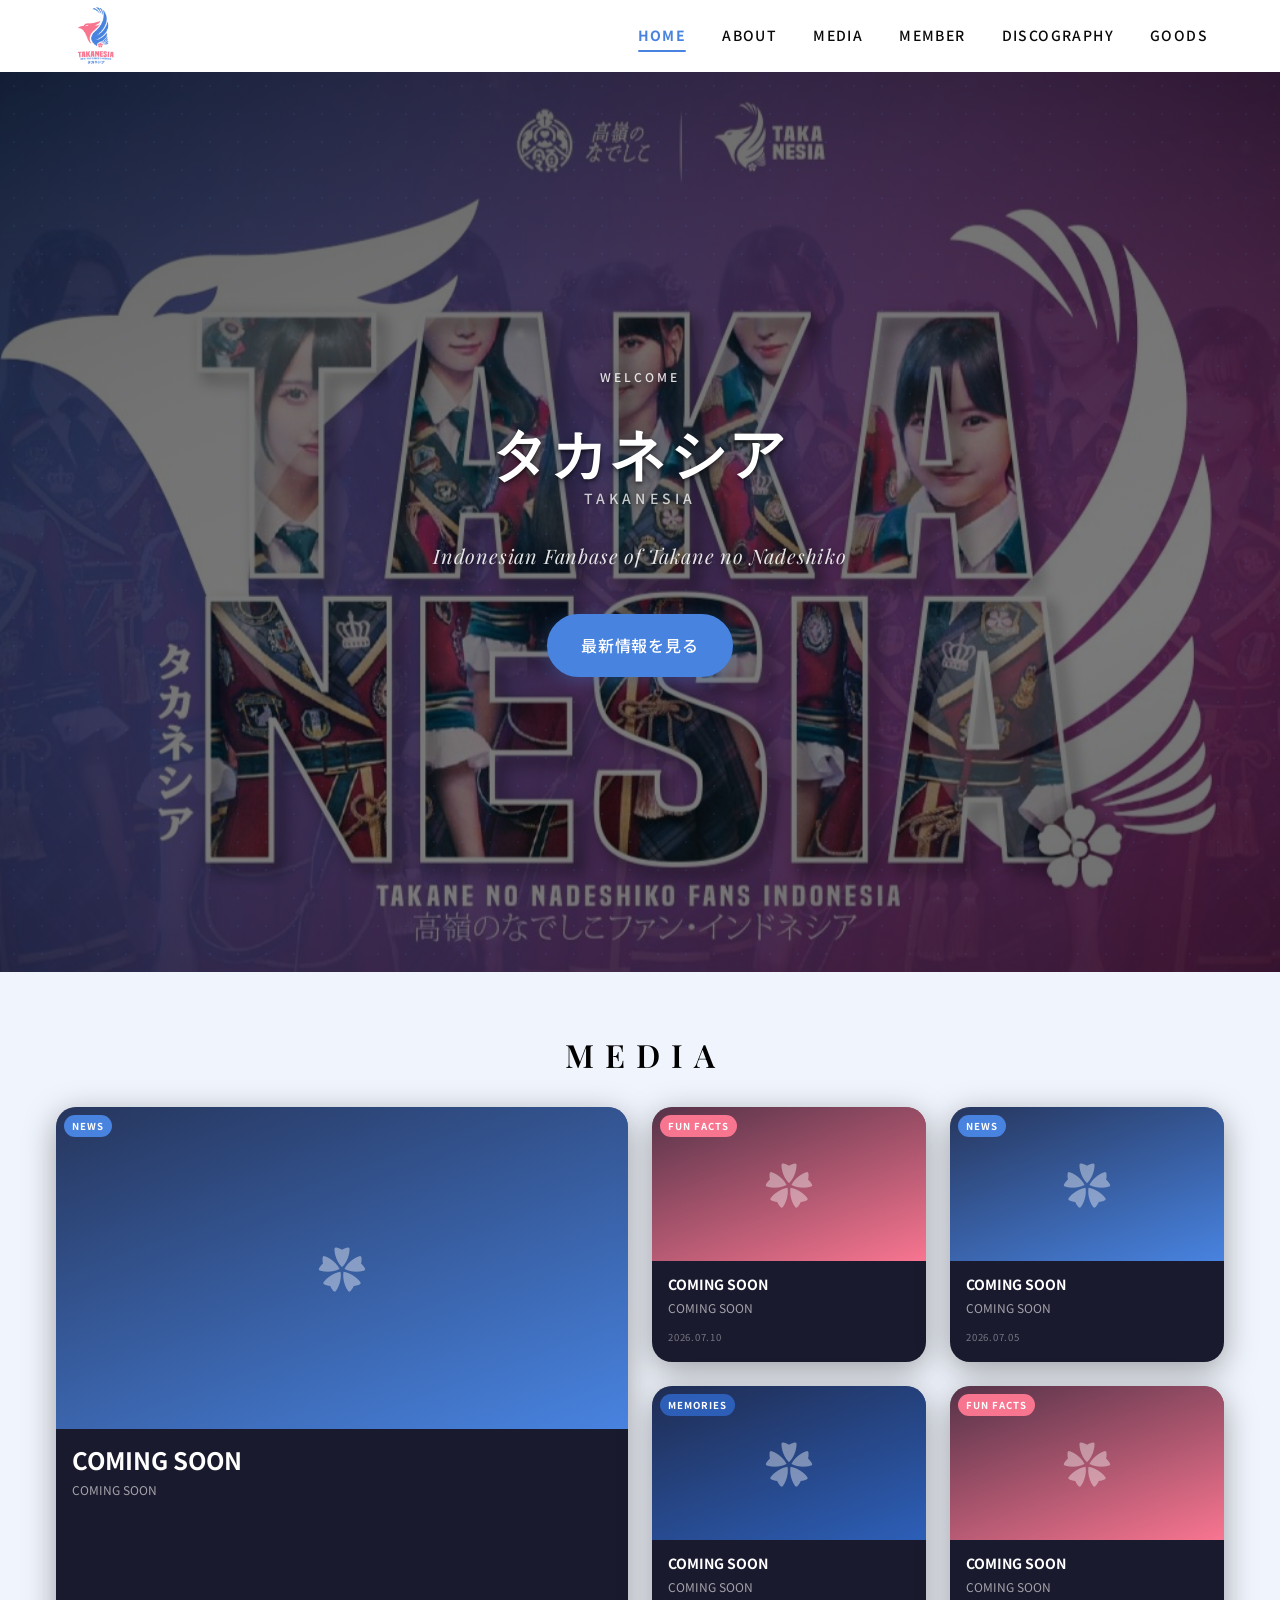
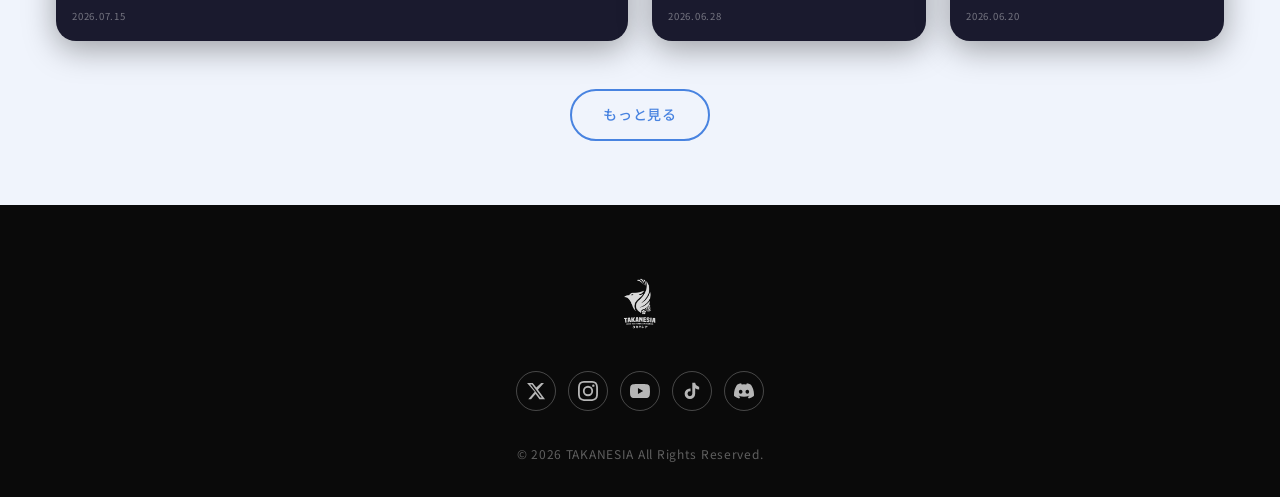
==== commit 40854dd5: "Make home news visible and add grid layout Add `is-visible` class to the home news section and adjus" ====
--- a/src/index.html
+++ b/src/index.html
@@ -105,7 +105,7 @@
          COMMUNITY NEWS
          Displays the 5 latest media items.
          ---------------------------------------------------------- -->
-    <section class="section home-news-section" aria-label="MEDIA">
+    <section class="section home-news-section is-visible" aria-label="MEDIA">
       <div class="home-news-header">
         <h2 class="home-news-title">
           MEDIA
--- a/src/style.css
+++ b/src/style.css
@@ -2489,6 +2489,15 @@
   max-width: var(--max-width);
   margin-inline: auto;
   padding-inline: var(--space-4);
+  min-height: 200px; /* prevent collapse before JS renders */
+}
+
+@media (min-width: 768px) {
+  .home-news-grid {
+    display: grid;
+    grid-template-columns: repeat(2, 1fr);
+    gap: var(--space-6);
+  }
 }
 
 @media (min-width: 1024px) {
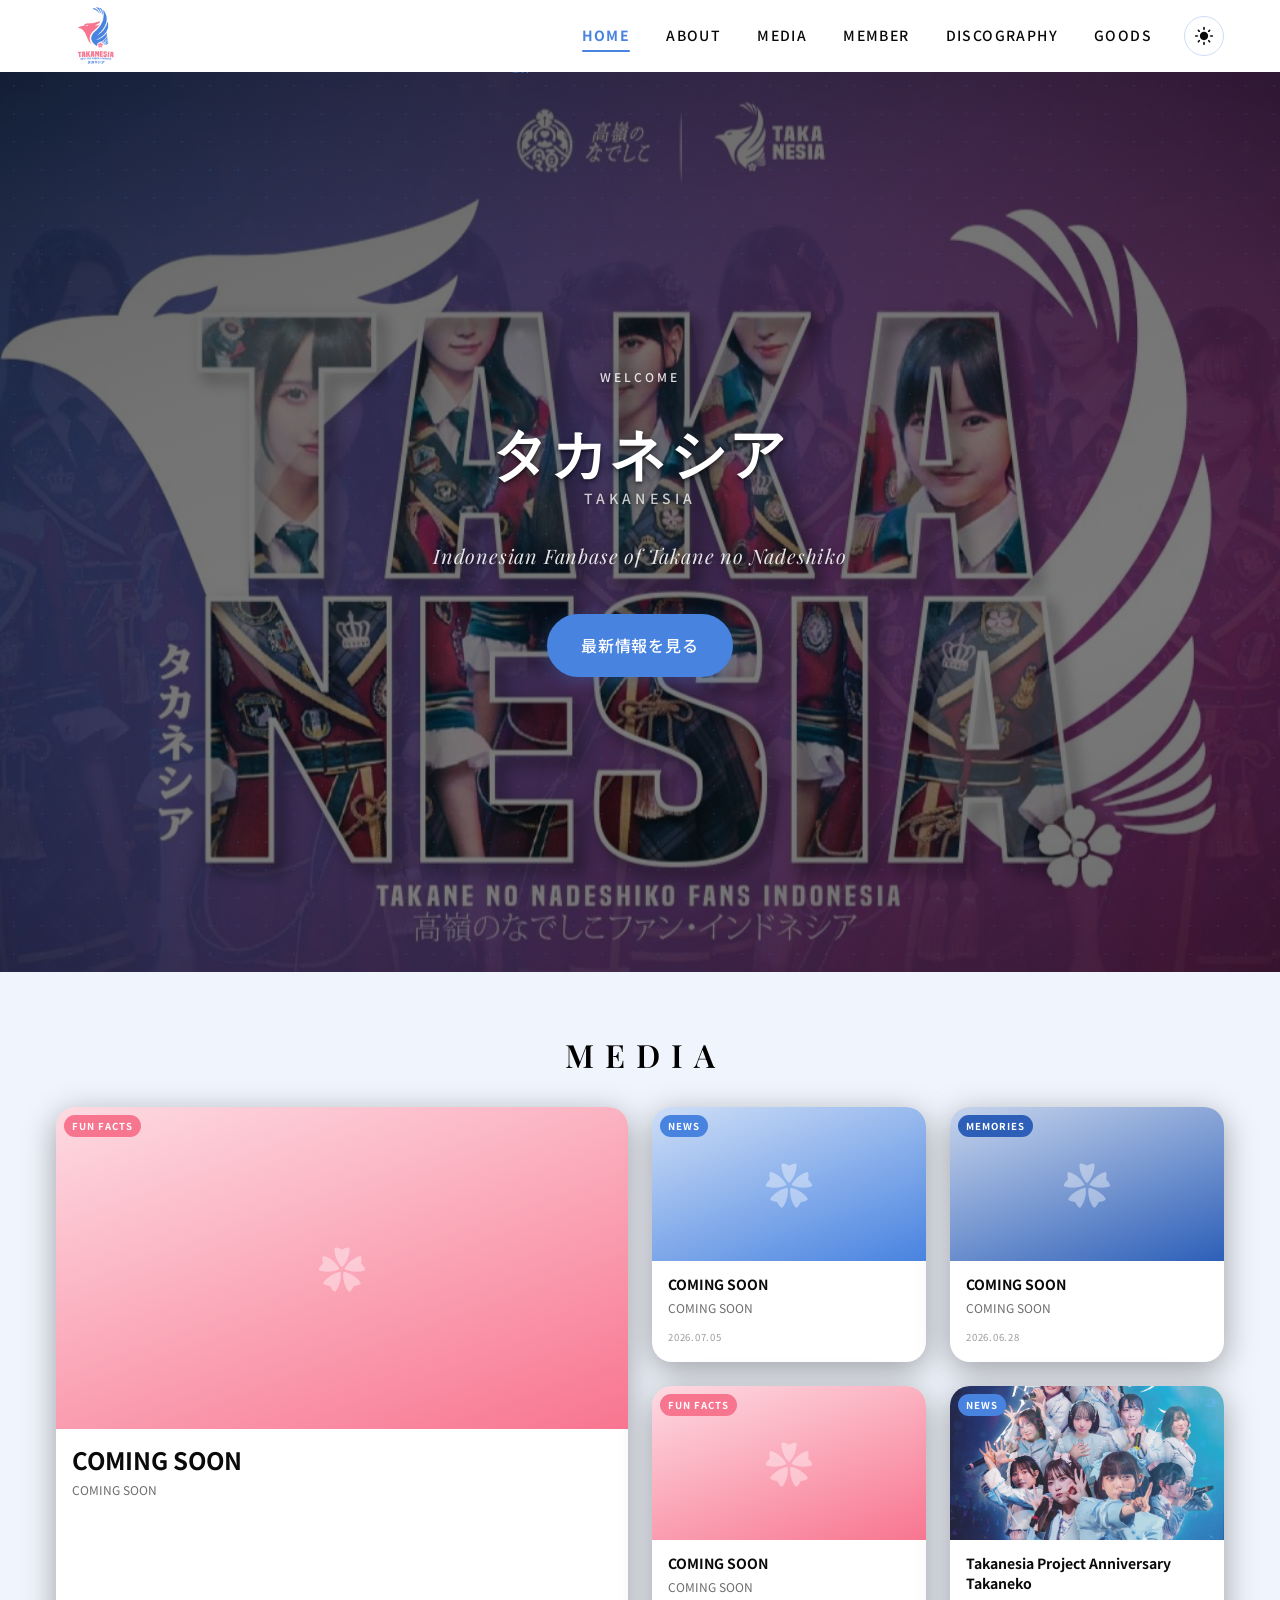
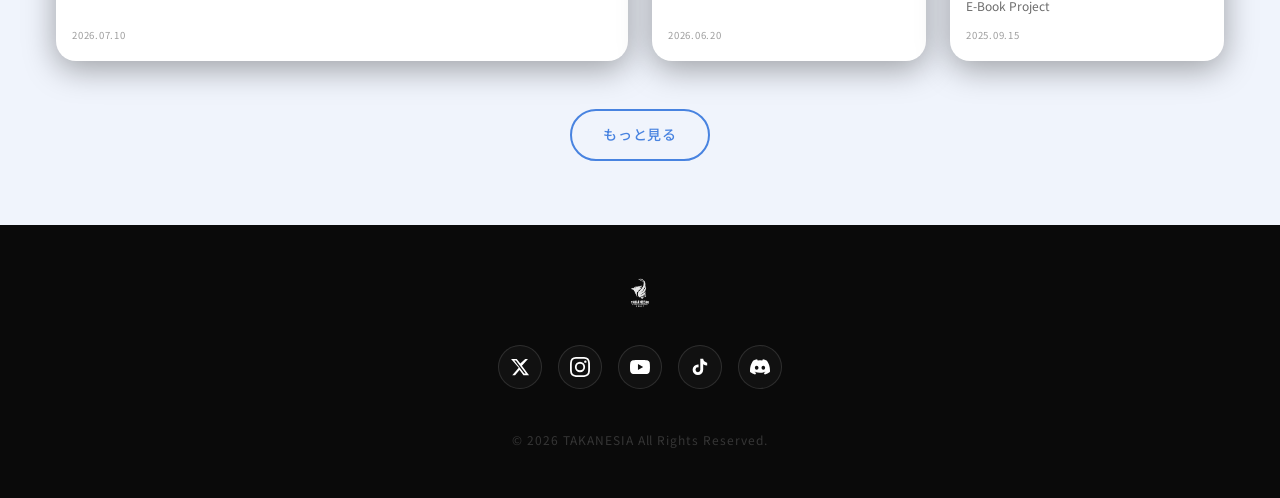
==== commit 4a237033: "Add discography images and update site pages Add multiple discography and media images, update page " ====
--- a/src/index.html
+++ b/src/index.html
@@ -43,6 +43,16 @@
         <img src="img/logo.png" alt="TAKANESIA LOGO" class="logo-img" />
       </a>
 
+      <!-- [THEME TOGGLE] Dark/Light mode switch -->
+      <button class="theme-toggle" id="themeToggle" aria-label="Toggle Dark Mode">
+        <svg class="sun-icon" viewBox="0 0 24 24" fill="currentColor" width="20" height="20">
+          <path d="M12 7c-2.76 0-5 2.24-5 5s2.24 5 5 5 5-2.24 5-5-2.24-5-5-5zM2 13h2c.55 0 1-.45 1-1s-.45-1-1-1H2c-.55 0-1 .45-1 1s.45 1 1 1zm18 0h2c.55 0 1-.45 1-1s-.45-1-1-1h-2c-.55 0-1 .45-1 1s.45 1 1 1zM11 2v2c0 .55.45 1 1 1s1-.45 1-1V2c0-.55-.45-1-1-1s-1 .45-1 1zm0 18v2c0 .55.45 1 1 1s1-.45 1-1v-2c0-.55-.45-1-1-1s-1 .45-1 1zM5.99 4.58a.996.996 0 00-1.41 0 .996.996 0 000 1.41l1.06 1.06c.39.39 1.03.39 1.41 0s.39-1.03 0-1.41L5.99 4.58zm12.37 12.37a.996.996 0 00-1.41 0 .996.996 0 000 1.41l1.06 1.06c.39.39 1.03.39 1.41 0a.996.996 0 000-1.41l-1.06-1.06zm1.06-10.96a.996.996 0 000-1.41.996.996 0 00-1.41 0l-1.06 1.06c-.39.39-.39 1.03 0 1.41s1.03.39 1.41 0l1.06-1.06zM7.05 18.36a.996.996 0 000-1.41.996.996 0 00-1.41 0l-1.06 1.06c-.39.39-.39 1.03 0 1.41s1.03.39 1.41 0l1.06-1.06z"></path>
+        </svg>
+        <svg class="moon-icon" viewBox="0 0 24 24" fill="currentColor" width="20" height="20">
+          <path d="M12.1 2.9c.3-.05.45.3.3.55a8.03 8.03 0 0011 11c.25-.15.6 0 .55.3a10.03 10.03 0 01-11.85 11.85c-.3.05-.45-.3-.3-.55a8.03 8.03 0 00-11-11c-.25.15-.6 0-.55-.3A10.03 10.03 0 0112.1 2.9z"></path>
+        </svg>
+      </button>
+
       <!-- [HAMBURGER BUTTON] Visible only on mobile — toggles nav menu -->
       <button class="hamburger" id="hamburgerBtn" aria-label="Open Menu" aria-expanded="false" aria-controls="mainNav">
         <!-- [HAMBURGER LINES] Three spans form the ☰ icon, animated to ✕ when open -->
@@ -192,6 +202,17 @@
     &#8593;
   </button>
 
+  <!-- ============================================================
+       MEDIA MODAL
+       Shown when a media card is clicked.
+       ============================================================ -->
+  <div class="member-modal-overlay" id="mediaModal" role="dialog" aria-modal="true" aria-label="ニュース詳細">
+    <!-- [MODAL CONTENT BOX] The white popup panel -->
+    <div class="member-modal-box" id="mediaModalContent">
+      <!-- Content is injected by openMediaModal() in main.js -->
+    </div>
+  </div>
+
   <!-- [SCRIPT] Main JavaScript file — loaded at end of body for performance -->
   <script src="main.js"></script>
 
--- a/src/style.css
+++ b/src/style.css
@@ -54,6 +54,32 @@
   width: 100%;
 }
 
+/* --- Custom Scrollbar --- */
+::-webkit-scrollbar {
+  width: 10px;
+}
+
+::-webkit-scrollbar-track {
+  background: var(--color-cream);
+}
+
+::-webkit-scrollbar-thumb {
+  background: #d0ddf7;
+  /* soft blue-grey */
+  border: 2px solid var(--color-cream);
+  border-radius: 10px;
+}
+
+::-webkit-scrollbar-thumb:hover {
+  background: var(--color-rose);
+}
+
+/* Firefox support */
+* {
+  scrollbar-width: thin;
+  scrollbar-color: #d0ddf7 var(--color-cream);
+}
+
 /* --- CSS Custom Properties (design tokens) --- */
 :root {
   /* -- New brand palette -- */
@@ -142,6 +168,37 @@
   --transition-fast: 150ms ease;
   --transition-base: 250ms ease;
   --transition-slow: 400ms ease;
+
+  /* Theme-specific surfaces (will be overridden in dark mode) */
+  --color-surface: var(--color-white);
+  --color-card-bg: #ffffff;
+  --color-text: var(--color-charcoal);
+  --color-text-muted: rgba(10, 10, 10, 0.6);
+  --color-text-dim: rgba(10, 10, 10, 0.4);
+  --color-nav-bg: var(--color-white);
+  --color-footer-bg: var(--color-charcoal);
+}
+
+/* --- Dark Mode Variable Overrides --- */
+body.dark-mode {
+  --color-white: #0f172a;
+  --color-charcoal: #f1f5f9;
+  --color-cream: #1e293b;
+  --color-border: #334155;
+  --color-muted: #94a3b8;
+  --color-pink-light: #4c1d24;
+  
+  /* Overrides for dynamic surfaces */
+  --color-surface: #0f172a;
+  --color-card-bg: #1e293b;
+  --color-text: #f1f5f9;
+  --color-text-muted: rgba(241, 245, 249, 0.6);
+  --color-text-dim: rgba(241, 245, 249, 0.4);
+  --color-nav-bg: #0f172a;
+  --color-footer-bg: #020617; /* even darker for footer */
+  
+  /* Shimmer adjustment */
+  --shimmer-color: rgba(255, 255, 255, 0.05);
 }
 
 /* ============================================================
@@ -152,12 +209,13 @@
 body {
   font-family: var(--font-body);
   font-size: var(--fs-base);
-  color: var(--color-charcoal);
-  background-color: var(--color-white);
+  color: var(--color-text);
+  background-color: var(--color-surface);
   line-height: 1.7;
   /* generous line-height for Japanese text readability */
   -webkit-font-smoothing: antialiased;
   -moz-osx-font-smoothing: grayscale;
+  transition: background-color var(--transition-base), color var(--transition-base);
 }
 
 /* --- Headings: use display font for decorative headings --- */
@@ -170,7 +228,7 @@
   font-family: var(--font-display);
   font-weight: 700;
   line-height: 1.2;
-  color: var(--color-charcoal);
+  color: var(--color-text);
 }
 
 /* --- Paragraph spacing --- */
@@ -259,7 +317,7 @@
 /* --- .btn--primary: filled pink/rose button --- */
 .btn--primary {
   background-color: var(--color-rose);
-  color: var(--color-white);
+  color: #ffffff;
   border-color: var(--color-rose);
   box-shadow: var(--shadow-pink);
 }
@@ -268,8 +326,22 @@
 .btn--primary:focus-visible {
   background-color: var(--color-rose-dark);
   border-color: var(--color-rose-dark);
-  color: var(--color-white);
+  color: #ffffff;
   box-shadow: 0 6px 20px rgba(72, 131, 224, 0.40);
+}
+
+/* --- .btn--secondary: light filled button for secondary actions --- */
+.btn--secondary {
+  background-color: var(--color-cream);
+  color: var(--color-rose);
+  border-color: var(--color-rose);
+}
+
+.btn--secondary:hover,
+.btn--secondary:focus-visible {
+  background-color: #e2e8f0;
+  border-color: #e2e8f0;
+  color: var(--color-rose);
 }
 
 /* --- .btn--outline: transparent with rose border --- */
@@ -285,17 +357,43 @@
   color: var(--color-white);
 }
 
-/* --- .btn--white: white-filled button (used on dark/colored backgrounds) --- */
+/* --- .btn--white: white-filled button with border --- */
 .btn--white {
   background-color: var(--color-white);
+  color: var(--color-charcoal);
+  border-color: var(--color-border);
+}
+
+.btn--white:hover {
+  background-color: var(--color-cream);
+  border-color: var(--color-rose);
   color: var(--color-rose);
-  border-color: var(--color-white);
-}
-
-.btn--white:hover,
-.btn--white:focus-visible {
-  background-color: var(--color-pink-light);
-  color: var(--color-rose-dark);
+}
+
+/* --- .btn--dark: dark-filled button --- */
+.btn--dark {
+  background-color: var(--color-charcoal);
+  color: var(--color-white);
+  border-color: var(--color-charcoal);
+}
+
+.btn--dark:hover {
+  background-color: #333333;
+  border-color: #333333;
+}
+
+/* --- .btn--blue: blue-filled button with glow --- */
+.btn--blue {
+  background-color: #4883E0;
+  color: #ffffff;
+  border-color: #4883E0;
+  box-shadow: 0 4px 14px rgba(72, 131, 224, 0.35);
+}
+
+.btn--blue:hover {
+  background-color: #366ac0;
+  border-color: #366ac0;
+  box-shadow: 0 6px 20px rgba(72, 131, 224, 0.55);
 }
 
 /* --- .section: standard vertical padding wrapper for all page sections --- */
@@ -373,9 +471,9 @@
   position: sticky;
   top: 0;
   z-index: 100;
-  background-color: var(--color-white);
+  background-color: var(--color-nav-bg);
   height: var(--header-height);
-  transition: box-shadow var(--transition-base);
+  transition: box-shadow var(--transition-base), background-color var(--transition-base);
 }
 
 /* When JS adds .site-header--scrolled (after hero passes), show shadow */
@@ -392,7 +490,7 @@
   display: flex;
   align-items: center;
   justify-content: space-between;
-  gap: var(--space-4);
+  gap: var(--space-2);
 }
 
 /* --- Logo: image mark --- */
@@ -401,6 +499,7 @@
   align-items: center;
   text-decoration: none;
   flex-shrink: 0;
+  order: 1; /* Always first on the left */
 }
 
 .logo:hover {
@@ -416,6 +515,11 @@
   /* preserve aspect ratio */
   display: block;
   object-fit: contain;
+  transition: filter var(--transition-base);
+}
+
+body.dark-mode .logo-img {
+  filter: brightness(0) invert(1);
 }
 
 /* --- Hamburger button: 3-line icon, mobile only --- */
@@ -434,10 +538,61 @@
   border-radius: var(--border-radius-sm);
   transition: background-color var(--transition-fast);
   flex-shrink: 0;
+  order: 3; /* Last on the right on mobile */
 }
 
 .hamburger:hover {
   background-color: var(--color-pink-light);
+}
+
+/* --- Theme Toggle Button --- */
+.theme-toggle {
+  display: flex;
+  align-items: center;
+  justify-content: center;
+  width: 40px;
+  height: 40px;
+  padding: 0;
+  background: none;
+  border: 1.5px solid var(--color-border);
+  border-radius: 50%;
+  cursor: pointer;
+  color: var(--color-text);
+  transition: 
+    background-color var(--transition-fast), 
+    border-color var(--transition-fast),
+    transform var(--transition-fast);
+  order: 2; /* Middle on mobile */
+  margin-left: auto; /* Push itself and hamburger to the right */
+}
+
+.theme-toggle:hover {
+  background-color: var(--color-pink-light);
+  border-color: var(--color-rose);
+  transform: scale(1.05);
+}
+
+/* Icon rotation and swap */
+.theme-toggle .sun-icon { display: block; }
+.theme-toggle .moon-icon { display: none; }
+
+body.dark-mode .theme-toggle .sun-icon { display: none; }
+body.dark-mode .theme-toggle .moon-icon { display: block; }
+
+@media (min-width: 768px) {
+  .theme-toggle {
+    margin-left: var(--space-2);
+    margin-right: 0;
+    order: 3; /* Far right on desktop */
+  }
+  
+  .logo {
+    order: 1; /* Left on desktop */
+  }
+  
+  .main-nav {
+    order: 2; /* Middle on desktop */
+  }
 }
 
 /* Each span is one horizontal line of the hamburger icon */
@@ -445,7 +600,7 @@
   display: block;
   width: 100%;
   height: 2px;
-  background-color: var(--color-charcoal);
+  background-color: var(--color-text);
   border-radius: var(--border-radius-pill);
   transition:
     transform var(--transition-base),
@@ -467,19 +622,20 @@
   transform: translateY(-7px) rotate(-45deg);
 }
 
-/* --- Main nav: hidden on mobile by default, shown when open --- */
 .main-nav {
   /* Mobile: collapsed dropdown below header */
   position: absolute;
   top: var(--header-height);
   left: 0;
   right: 0;
-  background-color: var(--color-white);
+  background-color: var(--color-nav-bg);
   box-shadow: var(--shadow-md);
   max-height: 0;
   overflow: hidden;
   transition: max-height var(--transition-slow), opacity var(--transition-slow);
   opacity: 0;
+  z-index: 90;
+  display: block; /* Ensure it's not flex on mobile */
 }
 
 /* When hamburger is open, expand the nav */
@@ -505,7 +661,7 @@
   font-size: var(--fs-sm);
   font-weight: 500;
   letter-spacing: 0.1em;
-  color: var(--color-charcoal);
+  color: var(--color-text);
   text-decoration: none;
   border-radius: var(--border-radius-sm);
   position: relative;
@@ -640,7 +796,7 @@
   font-family: var(--font-display);
   font-size: clamp(2.2rem, 8vw, var(--fs-4xl));
   font-weight: 700;
-  color: var(--color-white);
+  color: #ffffff;
   letter-spacing: 0.04em;
   line-height: 1.1;
   text-shadow:
@@ -775,7 +931,7 @@
 .filter-tab[aria-selected="true"] {
   background-color: var(--color-rose);
   border-color: var(--color-rose);
-  color: var(--color-white);
+  color: #ffffff;
 }
 
 /* --- News list: clean unstyled list --- */
@@ -879,12 +1035,12 @@
    name footer with accent border.
    ============================================================ */
 
-/* --- Member section background: white --- */
+/* --- Member section background: cream --- */
 .member-section {
-  background-color: var(--color-white);
-}
-
-/* --- Member grid: fixed 3�3 layout --- */
+  background-color: var(--color-cream);
+}
+
+/* --- Member grid: fixed 33 layout --- */
 /* --- Member grid: 2 cols mobile, 3 cols desktop --- */
 .member-grid {
   display: grid;
@@ -897,7 +1053,7 @@
 
 /* --- Member card: fully proportional dark card --- */
 .member-card {
-  background-color: #1a1a2e;
+  background-color: var(--color-card-bg);
   border-radius: clamp(12px, 2vw, 20px);
   overflow: hidden;
   /* clip everything inside — no overflow collisions */
@@ -917,7 +1073,9 @@
 /* --- Card body: wraps color block + photo + social rail --- */
 .member-card-body {
   position: relative;
+  aspect-ratio: 3 / 4;
   flex: 1;
+  overflow: hidden;
 }
 
 /* --- Color block: hidden — photo fills full card body --- */
@@ -927,12 +1085,11 @@
 
 /* --- Photo: fills the card body --- */
 .member-photo {
-  position: relative;
+  position: absolute;
+  inset: 0;
   width: 100%;
-  aspect-ratio: 3 / 4;
-  overflow: hidden;
   z-index: 1;
-  background-color: #1a1a2e;
+  background-color: var(--color-card-bg);
 }
 
 /* Shimmer — only on placeholder */
@@ -957,9 +1114,8 @@
   display: flex;
   align-items: center;
   justify-content: center;
-  font-size: clamp(1.5rem, 4vw, 3rem);
+  font-size: clamp(2rem, 5vw, 4rem);
   color: rgba(255, 255, 255, 0.45);
-  z-index: 1;
   pointer-events: none;
 }
 
@@ -969,8 +1125,7 @@
   inset: 0;
   width: 100%;
   height: 100%;
-  object-fit: contain;
-  object-position: center top;
+  object-fit: cover;
   display: block;
   z-index: 1;
 }
@@ -999,6 +1154,7 @@
   font-size: clamp(0.75rem, 2.5vw, var(--fs-xl));
   font-weight: 700;
   line-height: 1.2;
+  color: var(--color-text);
   white-space: nowrap;
   overflow: hidden;
   text-overflow: ellipsis;
@@ -1009,7 +1165,7 @@
   font-family: var(--font-body);
   font-size: clamp(0.45rem, 1.1vw, var(--fs-xs));
   font-weight: 700;
-  color: rgba(255, 255, 255, 0.85);
+  color: rgba(255, 255, 255, 0.8);
   letter-spacing: 0.1em;
   text-transform: uppercase;
   margin-top: clamp(2px, 0.3vw, 4px);
@@ -1034,7 +1190,7 @@
   justify-content: center;
   width: clamp(20px, 2.8vw, 32px);
   height: clamp(20px, 2.8vw, 32px);
-  color: rgba(255, 255, 255, 0.75);
+  color: rgba(255, 255, 255, 0.7);
   text-decoration: none;
   transition: color var(--transition-fast), transform var(--transition-fast);
 }
@@ -1059,7 +1215,7 @@
 
 /* ============================================================
    9. DISCOGRAPHY SECTION
-   Grid of release cards � mirrors the member section layout.
+   Grid of release cards  mirrors the member section layout.
    ============================================================ */
 
 /* --- Discography section background: white (same as member section) --- */
@@ -1174,7 +1330,7 @@
   z-index: 1;
 }
 
-/* Shimmer overlay � same as .member-photo::after */
+/* Shimmer overlay  same as .member-photo::after */
 .disco-cover::after {
   content: '';
   position: absolute;
@@ -1200,23 +1356,23 @@
   pointer-events: none;
 }
 
-/* --- Disco info: text block below the cover � mirrors .member-info --- */
+/* --- Disco info: text block below the cover  mirrors .member-info --- */
 .disco-info {
   padding: var(--space-3) var(--space-3) var(--space-2);
   text-align: center;
   flex: 1;
 }
 
-/* Release title � mirrors .member-name-jp */
+/* Release title  mirrors .member-name-jp */
 .disco-title {
   font-family: var(--font-body);
   font-size: var(--fs-sm);
   font-weight: 700;
-  color: var(--color-charcoal);
+  color: var(--color-text);
   line-height: 1.3;
 }
 
-/* Type � year � mirrors .member-name-en */
+/* Type  year  mirrors .member-name-en */
 .disco-meta {
   font-family: var(--font-body);
   font-size: var(--fs-xs);
@@ -1225,7 +1381,7 @@
   margin-top: var(--space-1);
 }
 
-/* --- Disco color bar: thin strip at card bottom � mirrors .member-color-bar --- */
+/* --- Disco color bar: thin strip at card bottom  mirrors .member-color-bar --- */
 .disco-color-bar {
   height: 4px;
   width: 100%;
@@ -1596,7 +1752,7 @@
    ============================================================ */
 
 /* ----------------------------------------------------------
-   768px � Tablet breakpoint
+   768px  Tablet breakpoint
    ---------------------------------------------------------- */
 @media (min-width: 768px) {
 
@@ -1612,15 +1768,14 @@
   }
 
   .main-nav {
-    /* Reset mobile dropdown styles — smooth transition to inline */
     position: static;
     max-height: none;
-    overflow: visible;
+    opacity: 1;
+    background: none;
     box-shadow: none;
-    background-color: transparent;
-    opacity: 1;
-    transition: none;
-    /* no transition needed on desktop */
+    width: auto;
+    margin-left: auto; /* Push nav to the right, before the theme toggle */
+    order: 2;
   }
 
   .nav-list {
@@ -1661,7 +1816,7 @@
 }
 
 /* ----------------------------------------------------------
-   1024px � Desktop breakpoint
+   1024px  Desktop breakpoint
    ---------------------------------------------------------- */
 @media (min-width: 1024px) {
 
@@ -1763,14 +1918,14 @@
 }
 
 /* ============================================================
-   PAGE HERO � compact banner used on all sub-pages
+   PAGE HERO  compact banner used on all sub-pages
    ============================================================ */
 
 /* --- Outer banner: shorter than the homepage hero --- */
 .page-hero {
   background: linear-gradient(160deg,
-      var(--color-pink) 0%,
-      #a8c4f5 40%,
+      #F87590 0%,
+      #8ba8db 45%,
       var(--color-cream) 100%);
   padding: var(--space-16) var(--space-4) var(--space-12);
   display: flex;
@@ -1781,7 +1936,14 @@
   overflow: hidden;
 }
 
-/* Dot pattern overlay � same as hero-bg */
+body.dark-mode .page-hero {
+  background: linear-gradient(160deg,
+      #4a1d26 0%,
+      #1a2a4a 50%,
+      #0f172a 100%);
+}
+
+/* Dot pattern overlay  same as hero-bg */
 .page-hero::before {
   content: '';
   position: absolute;
@@ -1822,6 +1984,11 @@
   color: var(--color-rose);
   letter-spacing: 0.06em;
   line-height: 1.1;
+  transition: color var(--transition-base);
+}
+
+body.dark-mode .page-hero-title {
+  color: #ffffff;
 }
 
 /* --- Sub: Japanese subtitle --- */
@@ -1957,7 +2124,12 @@
   font-size: var(--fs-4xl);
   font-weight: 700;
   color: var(--color-rose);
+  transition: color var(--transition-base);
   line-height: 1;
+}
+
+body.dark-mode .about-stat-num {
+  color: #8ba8db; /* Lighter blue for dark mode */
 }
 
 /* Label below the number */
@@ -1971,7 +2143,7 @@
 }
 
 /* ============================================================
-   RESPONSIVE � member grid & social rail mobile adjustments
+   RESPONSIVE  member grid & social rail mobile adjustments
    ============================================================ */
 
 @media (min-width: 768px) {
@@ -2212,7 +2384,7 @@
 }
 
 /* --- Filter tabs: same style as news filter --- */
-.media-filter {
+.media-tabs {
   display: flex;
   flex-wrap: wrap;
   gap: var(--space-3);
@@ -2254,7 +2426,7 @@
 .media-tab[aria-selected="true"] {
   background: linear-gradient(135deg, var(--color-rose) 0%, var(--color-rose-dark) 100%);
   border-color: transparent;
-  color: var(--color-white);
+  color: #ffffff;
   box-shadow: 0 4px 16px rgba(72, 131, 224, 0.35);
   transform: translateY(-2px);
 }
@@ -2277,7 +2449,7 @@
 
 /* --- Media card: dark card matching member card style --- */
 .media-card {
-  background-color: #1a1a2e;
+  background-color: var(--color-card-bg);
   border-radius: clamp(12px, 2vw, 20px);
   overflow: hidden;
   box-shadow: 0 8px 32px rgba(0, 0, 0, 0.35);
@@ -2364,7 +2536,7 @@
   font-family: var(--font-body);
   font-size: clamp(0.7rem, 1.8vw, var(--fs-sm));
   font-weight: 700;
-  color: var(--color-white);
+  color: var(--color-text);
   line-height: 1.4;
   display: -webkit-box;
   -webkit-line-clamp: 2;
@@ -2376,7 +2548,7 @@
 .media-card-excerpt {
   font-family: var(--font-body);
   font-size: clamp(0.55rem, 1.2vw, var(--fs-xs));
-  color: rgba(255, 255, 255, 0.6);
+  color: var(--color-text-muted);
   line-height: 1.5;
   display: -webkit-box;
   -webkit-line-clamp: 2;
@@ -2388,7 +2560,7 @@
 .media-card-date {
   font-family: var(--font-body);
   font-size: 0.6rem;
-  color: rgba(255, 255, 255, 0.4);
+  color: var(--color-text-dim);
   letter-spacing: 0.08em;
   margin-top: auto;
   padding-top: var(--space-2);
@@ -2489,7 +2661,8 @@
   max-width: var(--max-width);
   margin-inline: auto;
   padding-inline: var(--space-4);
-  min-height: 200px; /* prevent collapse before JS renders */
+  min-height: 200px;
+  /* prevent collapse before JS renders */
 }
 
 @media (min-width: 768px) {
@@ -2514,9 +2687,186 @@
     grid-column: span 2;
     grid-row: span 2;
   }
-  
+
   /* Make sure titles of the large card scale up nicely */
   .home-news-grid .media-card:nth-child(1) .media-card-title {
     font-size: clamp(1.2rem, 3vw, var(--fs-xl));
   }
+}
+
+/* ============================================================
+   MEDIA MODAL SPECIFIC STYLES
+   ============================================================ */
+
+.media-modal-body {
+  display: flex;
+  flex-direction: column;
+  gap: var(--space-6);
+}
+
+.modal-media-cover {
+  position: relative;
+  width: fit-content;
+  max-width: 100%;
+  max-height: 70vh;
+  margin-inline: auto;
+  /* aspect-ratio: 16 / 9; — Removed to fit natural ratio */
+  border-radius: var(--border-radius-lg);
+  overflow: hidden;
+  box-shadow: var(--shadow-md);
+  display: flex;
+  justify-content: center;
+  align-items: center;
+}
+
+.modal-media-img {
+  max-width: 100%;
+  max-height: 70vh;
+  width: auto;
+  height: auto;
+  display: block;
+}
+
+.modal-media-placeholder {
+  width: 100%;
+  aspect-ratio: 16 / 9;
+  display: flex;
+  align-items: center;
+  justify-content: center;
+  font-size: 5rem;
+  color: rgba(255, 255, 255, 0.4);
+}
+
+.modal-media-info {
+  display: flex;
+  flex-direction: column;
+  gap: var(--space-2);
+}
+
+.modal-media-title {
+  font-family: var(--font-display);
+  font-size: var(--fs-xl);
+  font-weight: 700;
+  color: var(--color-text);
+  line-height: 1.3;
+}
+
+.modal-media-date {
+  font-family: var(--font-body);
+  font-size: var(--fs-xs);
+  color: var(--color-muted);
+  letter-spacing: 0.1em;
+  margin-bottom: var(--space-2);
+}
+
+.modal-media-content {
+  font-family: var(--font-body);
+  font-size: var(--fs-base);
+  color: var(--color-text);
+  line-height: 1.8;
+}
+
+.modal-media-content p {
+  margin-bottom: var(--space-4);
+}
+
+.modal-media-links {
+  display: flex;
+  flex-wrap: wrap;
+  gap: var(--space-4);
+  margin-top: var(--space-6);
+  padding-top: var(--space-6);
+  border-top: 1px solid var(--color-border);
+}
+
+.modal-media-btn {
+  min-width: 180px;
+  color: #ffffff;
+}
+
+/* Mobile adjustments for media modal content */
+@media (max-width: 600px) {
+  .modal-media-title {
+    font-size: var(--fs-lg);
+  }
+
+  .modal-media-content {
+    font-size: var(--fs-sm);
+  }
+}
+
+.modal-media-btn:hover {
+  color: #ffffff !important;
+}
+
+/* ============================================================
+   9. FOOTER SECTION
+   ============================================================ */
+.site-footer {
+  background-color: var(--color-footer-bg);
+  color: #ffffff;
+  padding: var(--space-12) 0;
+  transition: background-color var(--transition-base);
+}
+
+.footer-inner {
+  max-width: var(--max-width);
+  margin: 0 auto;
+  padding: 0 var(--space-4);
+  display: flex;
+  flex-direction: column;
+  align-items: center;
+  gap: var(--space-8);
+  text-align: center;
+}
+
+.footer-logo-img {
+  height: 40px;
+  width: auto;
+  opacity: 0.9;
+  transition: opacity var(--transition-base), filter var(--transition-base);
+}
+
+body.dark-mode .footer-logo-img {
+  filter: brightness(0) invert(1);
+}
+
+.social-links {
+  display: flex;
+  gap: var(--space-4);
+  justify-content: center;
+  flex-wrap: wrap;
+}
+
+.social-link {
+  display: flex;
+  align-items: center;
+  justify-content: center;
+  width: 44px;
+  height: 44px;
+  color: #ffffff;
+  background-color: rgba(255, 255, 255, 0.03);
+  border: 1px solid rgba(255, 255, 255, 0.12);
+  border-radius: 50%;
+  transition: all var(--transition-fast);
+  text-decoration: none;
+}
+
+.social-link:hover {
+  background-color: rgba(255, 255, 255, 0.1);
+  border-color: #ffffff;
+  transform: translateY(-4px);
+  color: #ffffff;
+}
+
+.social-link svg {
+  width: 20px;
+  height: 20px;
+}
+
+.copyright {
+  font-size: var(--fs-xs);
+  opacity: 0.5;
+  letter-spacing: 0.08em;
+  margin-top: var(--space-2);
 }
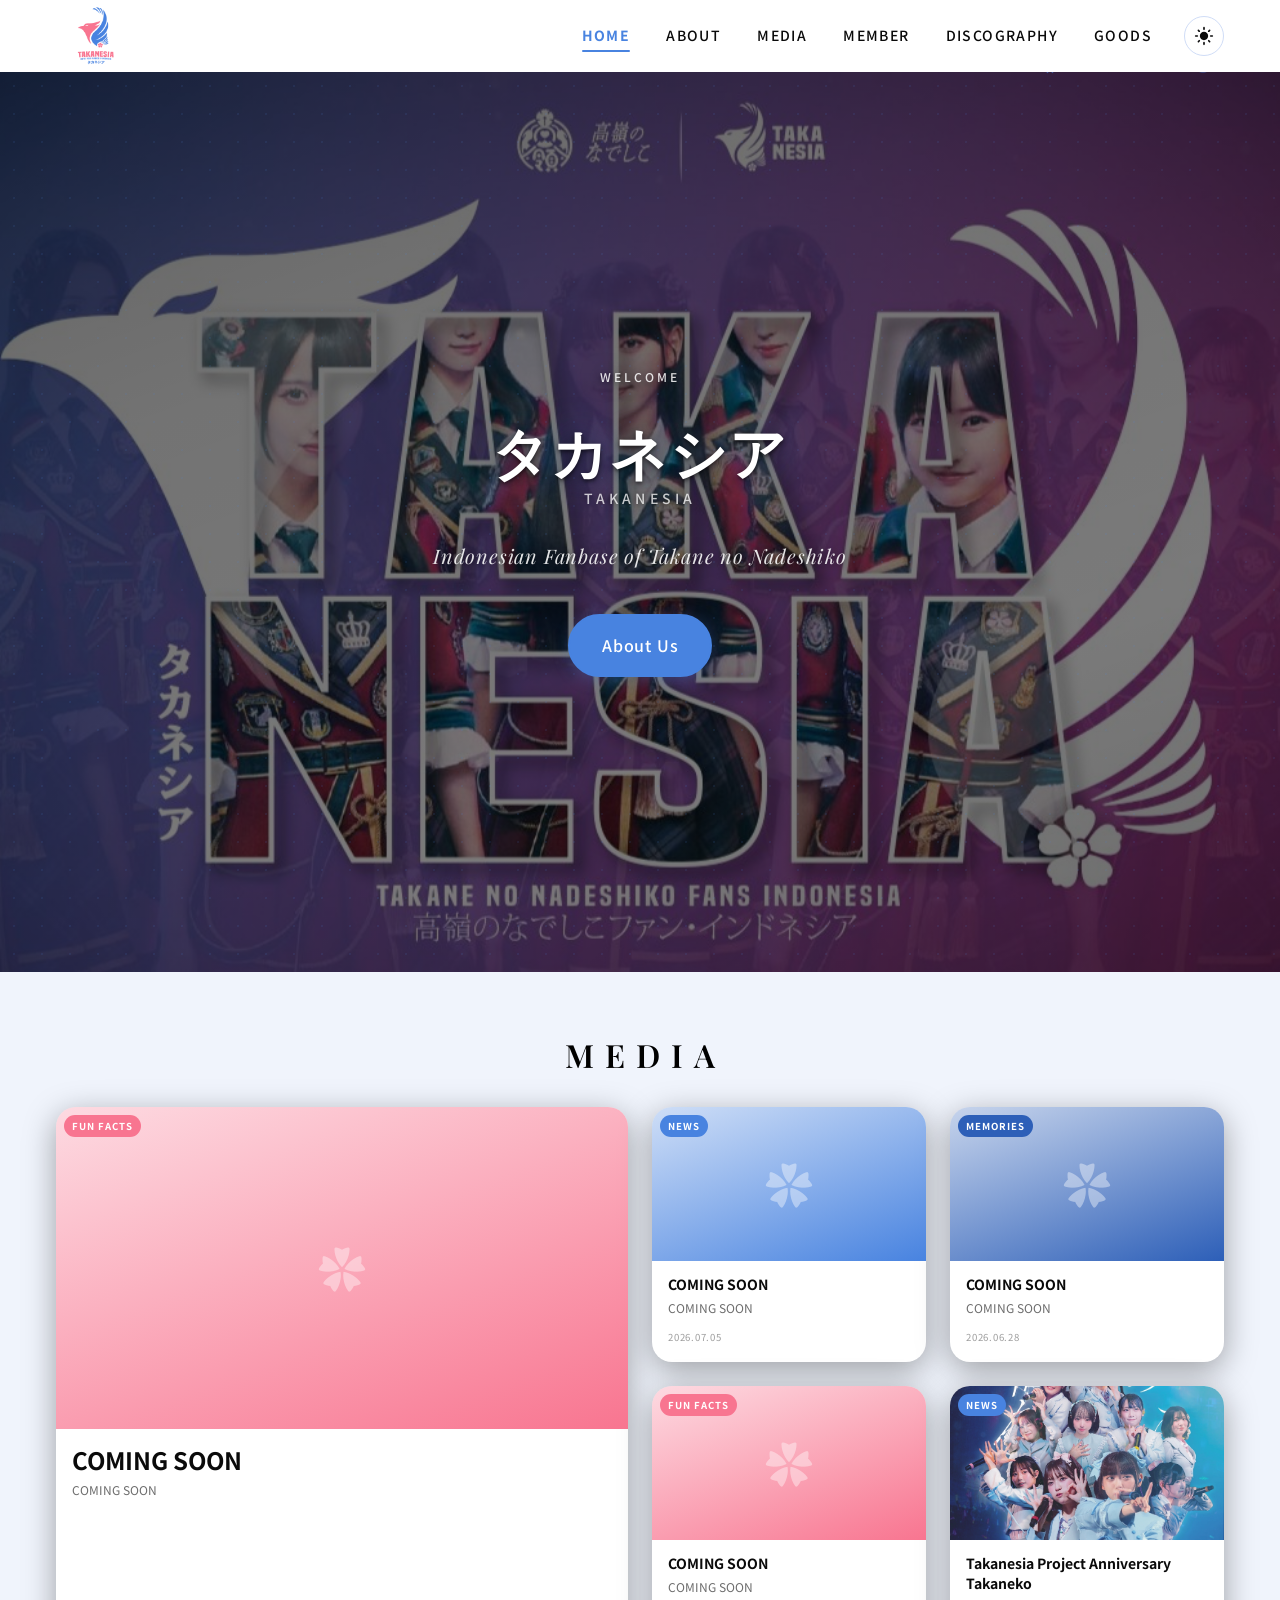
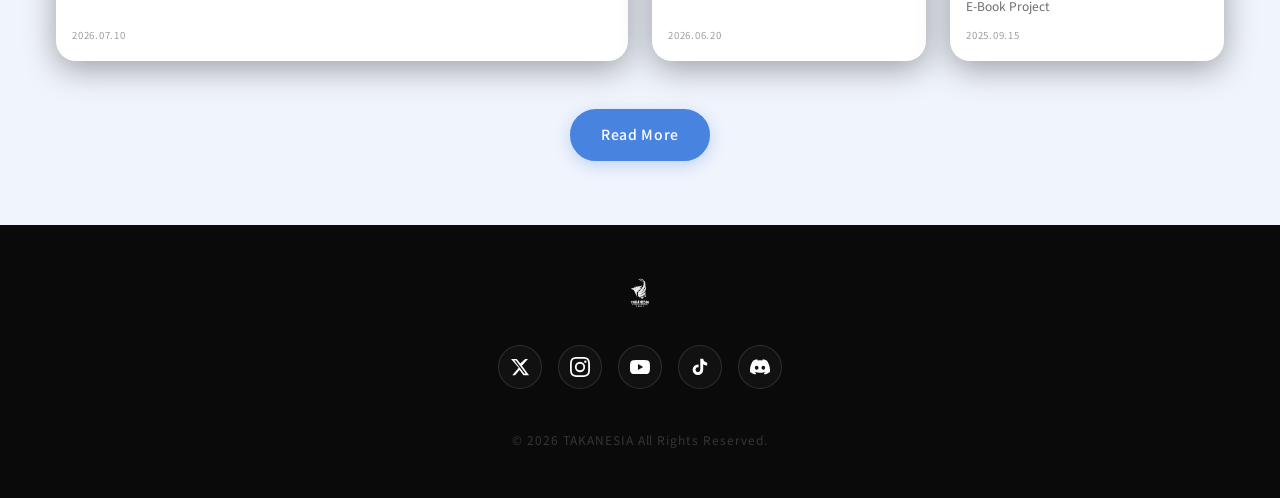
==== commit eeff165d: "Fix media filtering and update UI links Use data-category for media tab filtering and unify the load" ====
--- a/src/index.html
+++ b/src/index.html
@@ -46,10 +46,14 @@
       <!-- [THEME TOGGLE] Dark/Light mode switch -->
       <button class="theme-toggle" id="themeToggle" aria-label="Toggle Dark Mode">
         <svg class="sun-icon" viewBox="0 0 24 24" fill="currentColor" width="20" height="20">
-          <path d="M12 7c-2.76 0-5 2.24-5 5s2.24 5 5 5 5-2.24 5-5-2.24-5-5-5zM2 13h2c.55 0 1-.45 1-1s-.45-1-1-1H2c-.55 0-1 .45-1 1s.45 1 1 1zm18 0h2c.55 0 1-.45 1-1s-.45-1-1-1h-2c-.55 0-1 .45-1 1s.45 1 1 1zM11 2v2c0 .55.45 1 1 1s1-.45 1-1V2c0-.55-.45-1-1-1s-1 .45-1 1zm0 18v2c0 .55.45 1 1 1s1-.45 1-1v-2c0-.55-.45-1-1-1s-1 .45-1 1zM5.99 4.58a.996.996 0 00-1.41 0 .996.996 0 000 1.41l1.06 1.06c.39.39 1.03.39 1.41 0s.39-1.03 0-1.41L5.99 4.58zm12.37 12.37a.996.996 0 00-1.41 0 .996.996 0 000 1.41l1.06 1.06c.39.39 1.03.39 1.41 0a.996.996 0 000-1.41l-1.06-1.06zm1.06-10.96a.996.996 0 000-1.41.996.996 0 00-1.41 0l-1.06 1.06c-.39.39-.39 1.03 0 1.41s1.03.39 1.41 0l1.06-1.06zM7.05 18.36a.996.996 0 000-1.41.996.996 0 00-1.41 0l-1.06 1.06c-.39.39-.39 1.03 0 1.41s1.03.39 1.41 0l1.06-1.06z"></path>
+          <path
+            d="M12 7c-2.76 0-5 2.24-5 5s2.24 5 5 5 5-2.24 5-5-2.24-5-5-5zM2 13h2c.55 0 1-.45 1-1s-.45-1-1-1H2c-.55 0-1 .45-1 1s.45 1 1 1zm18 0h2c.55 0 1-.45 1-1s-.45-1-1-1h-2c-.55 0-1 .45-1 1s.45 1 1 1zM11 2v2c0 .55.45 1 1 1s1-.45 1-1V2c0-.55-.45-1-1-1s-1 .45-1 1zm0 18v2c0 .55.45 1 1 1s1-.45 1-1v-2c0-.55-.45-1-1-1s-1 .45-1 1zM5.99 4.58a.996.996 0 00-1.41 0 .996.996 0 000 1.41l1.06 1.06c.39.39 1.03.39 1.41 0s.39-1.03 0-1.41L5.99 4.58zm12.37 12.37a.996.996 0 00-1.41 0 .996.996 0 000 1.41l1.06 1.06c.39.39 1.03.39 1.41 0a.996.996 0 000-1.41l-1.06-1.06zm1.06-10.96a.996.996 0 000-1.41.996.996 0 00-1.41 0l-1.06 1.06c-.39.39-.39 1.03 0 1.41s1.03.39 1.41 0l1.06-1.06zM7.05 18.36a.996.996 0 000-1.41.996.996 0 00-1.41 0l-1.06 1.06c-.39.39-.39 1.03 0 1.41s1.03.39 1.41 0l1.06-1.06z">
+          </path>
         </svg>
         <svg class="moon-icon" viewBox="0 0 24 24" fill="currentColor" width="20" height="20">
-          <path d="M12.1 2.9c.3-.05.45.3.3.55a8.03 8.03 0 0011 11c.25-.15.6 0 .55.3a10.03 10.03 0 01-11.85 11.85c-.3.05-.45-.3-.3-.55a8.03 8.03 0 00-11-11c-.25.15-.6 0-.55-.3A10.03 10.03 0 0112.1 2.9z"></path>
+          <path
+            d="M12.1 2.9c.3-.05.45.3.3.55a8.03 8.03 0 0011 11c.25-.15.6 0 .55.3a10.03 10.03 0 01-11.85 11.85c-.3.05-.45-.3-.3-.55a8.03 8.03 0 00-11-11c-.25.15-.6 0-.55-.3A10.03 10.03 0 0112.1 2.9z">
+          </path>
         </svg>
       </button>
 
@@ -101,7 +105,7 @@
       <!-- [HERO TAGLINE] Short descriptive phrase -->
       <p class="hero-tagline">Indonesian Fanbase of Takane no Nadeshiko</p>
       <!-- [HERO CTA] Call-to-action button linking to news -->
-      <a href="media.html" class="btn btn--primary hero-cta">最新情報を見る</a>
+      <a href="about.html" class="btn btn--primary hero-cta">About Us</a>
     </div>
 
   </section>
@@ -127,7 +131,7 @@
 
       <!-- Centered Read More button -->
       <div class="home-news-footer">
-        <a href="media.html" class="btn btn--outline home-news-btn">もっと見る</a>
+        <a href="media.html" class="btn btn--primary home-news-btn">Read More</a>
       </div>
     </section>
 
--- a/src/style.css
+++ b/src/style.css
@@ -1974,6 +1974,12 @@
   padding: var(--space-1) var(--space-4);
   border-radius: var(--border-radius-pill);
   backdrop-filter: blur(4px);
+  transition: color var(--transition-base), background-color var(--transition-base);
+}
+
+body.dark-mode .page-hero-eyebrow {
+  color: #8ba8db;
+  background-color: rgba(255, 255, 255, 0.08);
 }
 
 /* --- Title: page name as h1 --- */
@@ -1981,7 +1987,7 @@
   font-family: var(--font-display);
   font-size: clamp(var(--fs-2xl), 6vw, var(--fs-4xl));
   font-weight: 700;
-  color: var(--color-rose);
+  color: var(--color-charcoal);
   letter-spacing: 0.06em;
   line-height: 1.1;
   transition: color var(--transition-base);
@@ -1998,6 +2004,12 @@
   color: var(--color-charcoal);
   opacity: 0.65;
   letter-spacing: 0.1em;
+  transition: color var(--transition-base);
+}
+
+body.dark-mode .page-hero-sub {
+  color: #c8d8f0;
+  opacity: 0.75;
 }
 
 /* ============================================================
@@ -2379,7 +2391,7 @@
 /* --- Media section background --- */
 .media-section {
   background-color: var(--color-cream);
-  padding-top: var(--space-24);
+  padding-top: var(--space-16);
   /* generous gap below the page hero */
 }
 
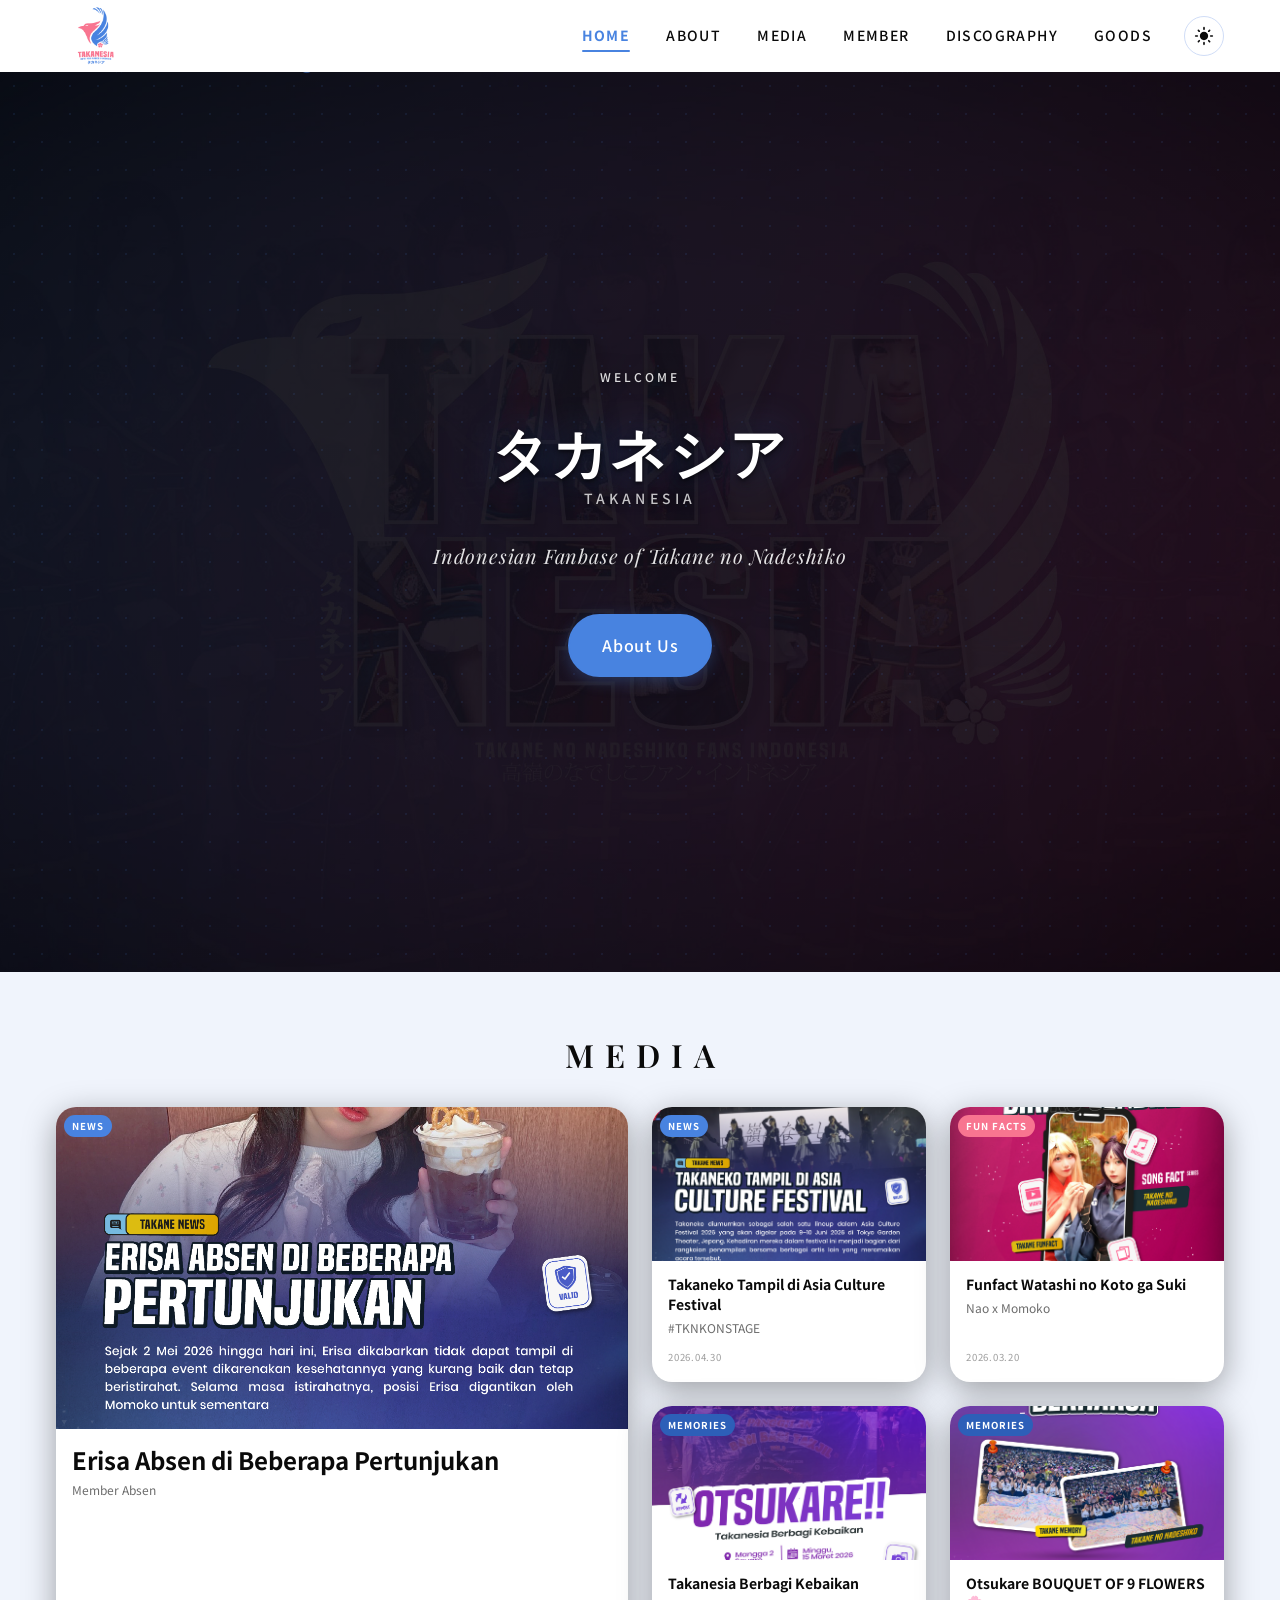
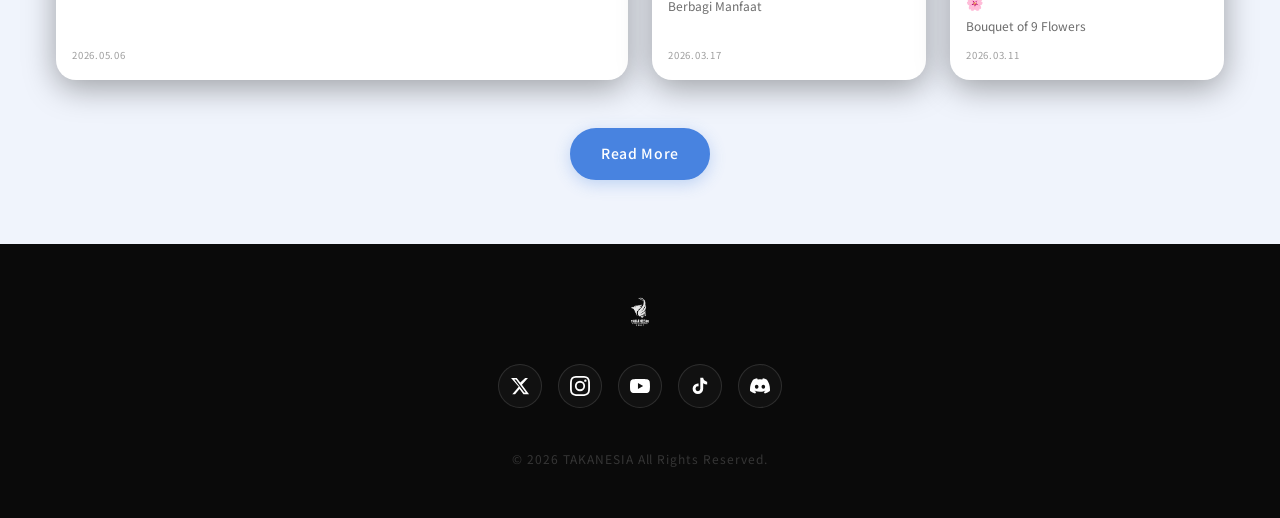
==== commit 6fcf49dc: "refactor: clean up URL routing, improve dark mode styling, and modernize Docker build process" ====
--- a/src/index.html
+++ b/src/index.html
@@ -69,11 +69,11 @@
       <nav class="main-nav" id="mainNav" role="navigation" aria-label="MAIN NAV">
         <ul class="nav-list" role="list">
           <!-- [NAV ITEM] Each li links to its own dedicated page -->
-          <li><a href="index.html" class="nav-link nav-link--active">HOME</a></li>
-          <li><a href="about.html" class="nav-link">ABOUT</a></li>
-          <li><a href="media.html" class="nav-link">MEDIA</a></li>
-          <li><a href="member.html" class="nav-link">MEMBER</a></li>
-          <li><a href="discography.html" class="nav-link">DISCOGRAPHY</a></li>
+          <li><a href="/" class="nav-link nav-link--active">HOME</a></li>
+          <li><a href="about" class="nav-link">ABOUT</a></li>
+          <li><a href="media" class="nav-link">MEDIA</a></li>
+          <li><a href="member" class="nav-link">MEMBER</a></li>
+          <li><a href="discography" class="nav-link">DISCOGRAPHY</a></li>
           <li><a href="https://www.instagram.com/takanesia.id/" class="nav-link" target="_blank"
               rel="noopener noreferrer">GOODS</a></li>
         </ul>
@@ -105,7 +105,7 @@
       <!-- [HERO TAGLINE] Short descriptive phrase -->
       <p class="hero-tagline">Indonesian Fanbase of Takane no Nadeshiko</p>
       <!-- [HERO CTA] Call-to-action button linking to news -->
-      <a href="about.html" class="btn btn--primary hero-cta">About Us</a>
+      <a href="about" class="btn btn--primary hero-cta">About Us</a>
     </div>
 
   </section>
@@ -131,7 +131,7 @@
 
       <!-- Centered Read More button -->
       <div class="home-news-footer">
-        <a href="media.html" class="btn btn--primary home-news-btn">Read More</a>
+        <a href="media" class="btn btn--primary home-news-btn">Read More</a>
       </div>
     </section>
 
--- a/src/style.css
+++ b/src/style.css
@@ -187,7 +187,7 @@
   --color-border: #334155;
   --color-muted: #94a3b8;
   --color-pink-light: #4c1d24;
-  
+
   /* Overrides for dynamic surfaces */
   --color-surface: #0f172a;
   --color-card-bg: #1e293b;
@@ -195,8 +195,9 @@
   --color-text-muted: rgba(241, 245, 249, 0.6);
   --color-text-dim: rgba(241, 245, 249, 0.4);
   --color-nav-bg: #0f172a;
-  --color-footer-bg: #020617; /* even darker for footer */
-  
+  --color-footer-bg: #020617;
+  /* even darker for footer */
+
   /* Shimmer adjustment */
   --shimmer-color: rgba(255, 255, 255, 0.05);
 }
@@ -499,7 +500,8 @@
   align-items: center;
   text-decoration: none;
   flex-shrink: 0;
-  order: 1; /* Always first on the left */
+  order: 1;
+  /* Always first on the left */
 }
 
 .logo:hover {
@@ -538,7 +540,8 @@
   border-radius: var(--border-radius-sm);
   transition: background-color var(--transition-fast);
   flex-shrink: 0;
-  order: 3; /* Last on the right on mobile */
+  order: 3;
+  /* Last on the right on mobile */
 }
 
 .hamburger:hover {
@@ -558,12 +561,14 @@
   border-radius: 50%;
   cursor: pointer;
   color: var(--color-text);
-  transition: 
-    background-color var(--transition-fast), 
+  transition:
+    background-color var(--transition-fast),
     border-color var(--transition-fast),
     transform var(--transition-fast);
-  order: 2; /* Middle on mobile */
-  margin-left: auto; /* Push itself and hamburger to the right */
+  order: 2;
+  /* Middle on mobile */
+  margin-left: auto;
+  /* Push itself and hamburger to the right */
 }
 
 .theme-toggle:hover {
@@ -573,25 +578,38 @@
 }
 
 /* Icon rotation and swap */
-.theme-toggle .sun-icon { display: block; }
-.theme-toggle .moon-icon { display: none; }
-
-body.dark-mode .theme-toggle .sun-icon { display: none; }
-body.dark-mode .theme-toggle .moon-icon { display: block; }
+.theme-toggle .sun-icon {
+  display: block;
+}
+
+.theme-toggle .moon-icon {
+  display: none;
+}
+
+body.dark-mode .theme-toggle .sun-icon {
+  display: none;
+}
+
+body.dark-mode .theme-toggle .moon-icon {
+  display: block;
+}
 
 @media (min-width: 768px) {
   .theme-toggle {
     margin-left: var(--space-2);
     margin-right: 0;
-    order: 3; /* Far right on desktop */
-  }
-  
+    order: 3;
+    /* Far right on desktop */
+  }
+
   .logo {
-    order: 1; /* Left on desktop */
-  }
-  
+    order: 1;
+    /* Left on desktop */
+  }
+
   .main-nav {
-    order: 2; /* Middle on desktop */
+    order: 2;
+    /* Middle on desktop */
   }
 }
 
@@ -635,7 +653,8 @@
   transition: max-height var(--transition-slow), opacity var(--transition-slow);
   opacity: 0;
   z-index: 90;
-  display: block; /* Ensure it's not flex on mobile */
+  display: block;
+  /* Ensure it's not flex on mobile */
 }
 
 /* When hamburger is open, expand the nav */
@@ -1774,7 +1793,8 @@
     background: none;
     box-shadow: none;
     width: auto;
-    margin-left: auto; /* Push nav to the right, before the theme toggle */
+    margin-left: auto;
+    /* Push nav to the right, before the theme toggle */
     order: 2;
   }
 
@@ -2141,7 +2161,8 @@
 }
 
 body.dark-mode .about-stat-num {
-  color: #8ba8db; /* Lighter blue for dark mode */
+  color: #8ba8db;
+  /* Lighter blue for dark mode */
 }
 
 /* Label below the number */
@@ -2648,13 +2669,18 @@
 
 .home-news-title {
   display: inline-block;
-  color: #000000;
+  color: var(--color-text);
+  font-family: var(--font-display);
   letter-spacing: 0.35em;
   font-size: clamp(1.5rem, 4vw, 2rem);
   font-weight: 600;
   text-transform: uppercase;
   margin: 0;
   padding-left: 0.35em;
+}
+
+body.dark-mode .home-news-title {
+  color: #ffffff; /* Explicitly white for dark mode as requested */
 }
 
 .home-news-footer {
@@ -2776,6 +2802,7 @@
   font-size: var(--fs-base);
   color: var(--color-text);
   line-height: 1.8;
+  text-align: justify;
 }
 
 .modal-media-content p {
